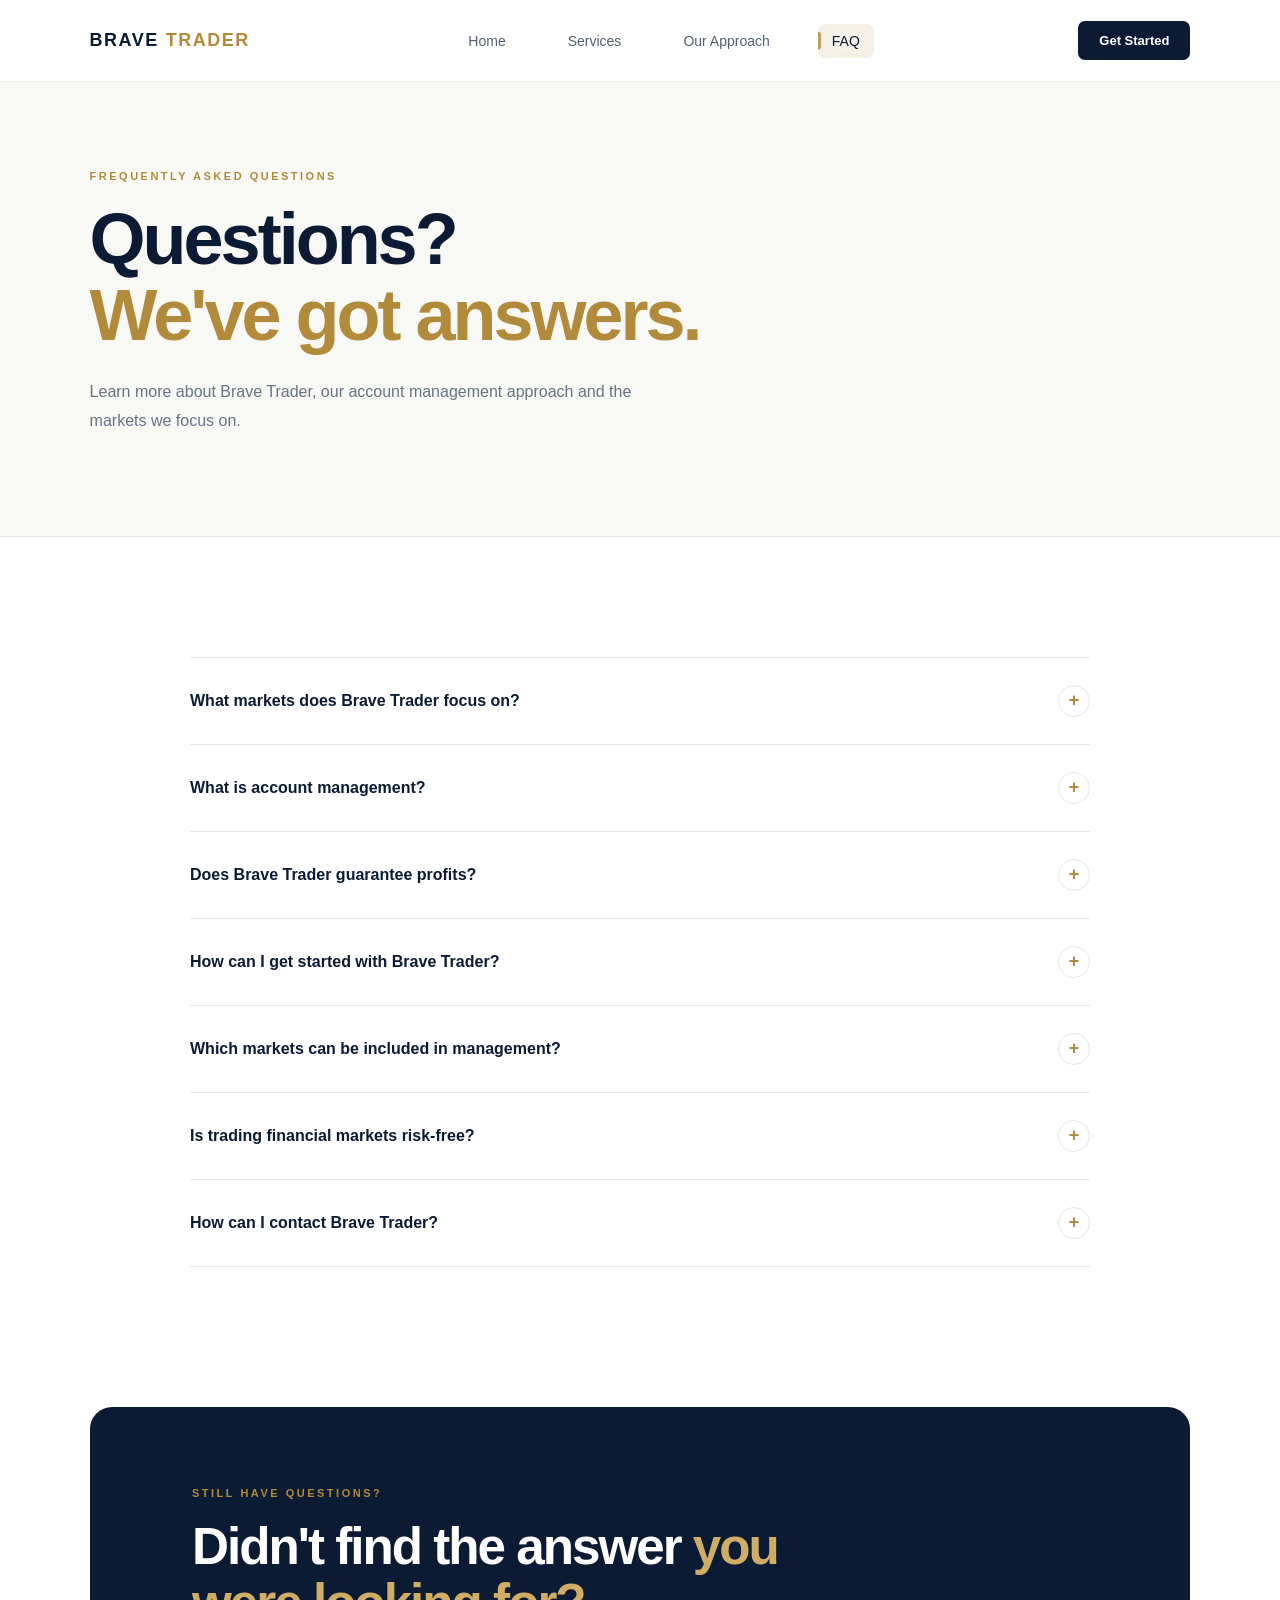
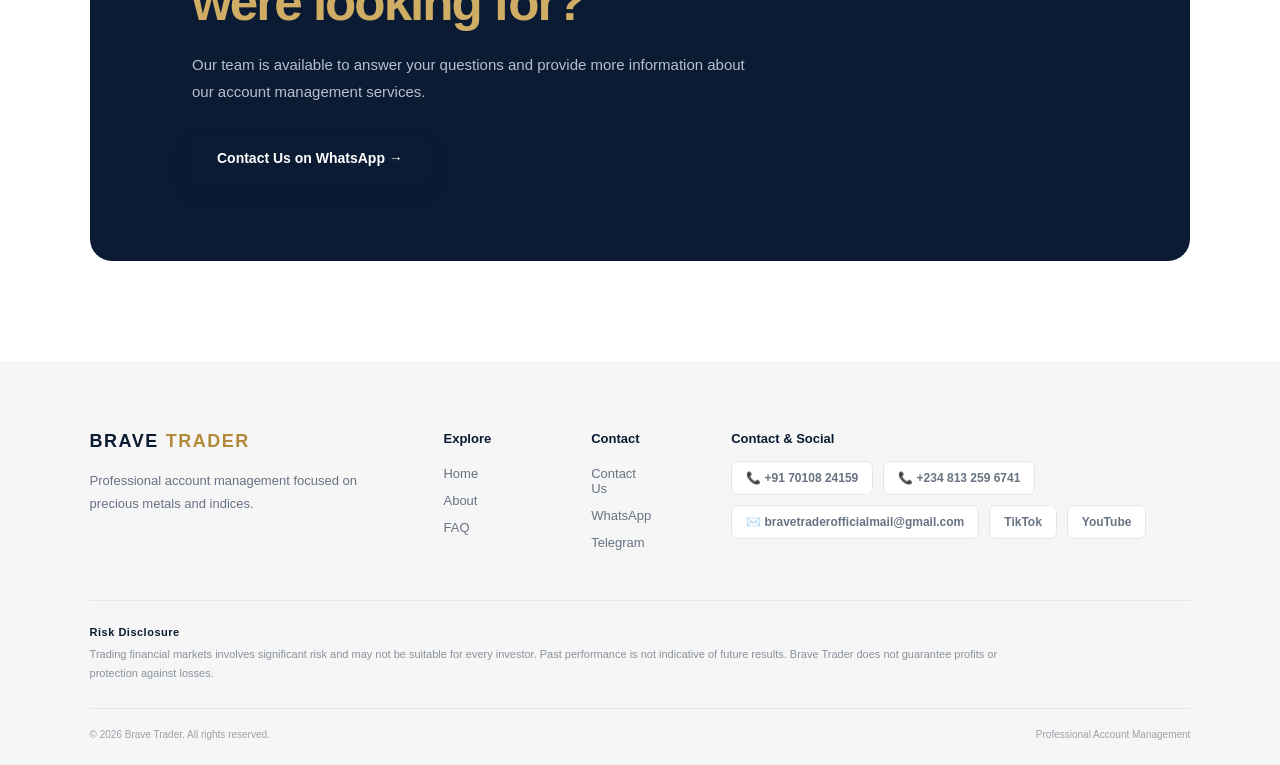
==== faq.html @ b2a043b0 "Add files via upload" ====
<!DOCTYPE html>
<html lang="en">

<head>

    <meta charset="UTF-8">

    <meta
        name="viewport"
        content="width=device-width, initial-scale=1.0"
    >

    <title>Brave Trader | FAQ</title>

    <link
        rel="stylesheet"
        href="style.css"
    >

</head>


<body>


    <!-- ================= NAVBAR ================= -->

    <header class="navbar">

        <div class="logo">
            <span>BRAVE</span>
            <strong>TRADER</strong>
        </div>


        <nav class="nav-links">

    <a href="index.html">
        Home
    </a>

    <a href="index.html#services">
        Services
    </a>

    <a href="index.html#approach">
        Our Approach
    </a>

    <a href="faq.html" class="active">
        FAQ
    </a>

    <a href="index.html#contact" class="mobile-get-started">
        Get Started →
    </a>

</nav>

<a href="index.html#contact" class="nav-button">
    Get Started
</a>

<button
    class="menu-button"
    type="button"
    aria-label="Open navigation menu"
    aria-expanded="false"
>
    ☰
</button>

    </header>



    <!-- ================= FAQ HERO ================= -->

    <main>

        <section class="faq-hero">

            <p class="eyebrow">
                FREQUENTLY ASKED QUESTIONS
            </p>

            <h1>
                Questions?
                <span>We've got answers.</span>
            </h1>

            <p>
                Learn more about Brave Trader, our account
                management approach and the markets we focus on.
            </p>

        </section>



        <!-- ================= FAQ ================= -->

        <section
            class="faq-page section"
            id="faq"
        >

            <div class="faq-list">


                <!-- FAQ 01 -->

                <details class="faq-item">

                    <summary>
                        What markets does Brave Trader focus on?
                        <span>+</span>
                    </summary>

                    <p>
                        Brave Trader focuses on selected precious
                        metals, including Gold (XAU/USD) and Silver
                        (XAG/USD), as well as selected global market
                        indices.
                    </p>

                </details>



                <!-- FAQ 02 -->

                <details class="faq-item">

                    <summary>
                        What is account management?
                        <span>+</span>
                    </summary>

                    <p>
                        Account management is a service where a
                        client's trading account is managed according
                        to an agreed strategy, objectives and risk
                        parameters.
                    </p>

                </details>



                <!-- FAQ 03 -->

                <details class="faq-item">

                    <summary>
                        Does Brave Trader guarantee profits?
                        <span>+</span>
                    </summary>

                    <p>
                        No. Trading financial markets involves risk,
                        and past performance is not indicative of
                        future results. Brave Trader does not
                        guarantee profits or protection against
                        losses.
                    </p>

                </details>



                <!-- FAQ 04 -->

                <details class="faq-item">

                    <summary>
                        How can I get started with Brave Trader?
                        <span>+</span>
                    </summary>

                    <p>
                        You can begin by contacting Brave Trader
                        through WhatsApp or Telegram. Our team can
                        provide more information about the account
                        management service and explain the next
                        steps.
                    </p>

                </details>



                <!-- FAQ 05 -->

                <details class="faq-item">

                    <summary>
                        Which markets can be included in management?
                        <span>+</span>
                    </summary>

                    <p>
                        Brave Trader's account management services
                        are focused on precious metals such as Gold
                        and Silver, along with selected market
                        indices.
                    </p>

                </details>



                <!-- FAQ 06 -->

                <details class="faq-item">

                    <summary>
                        Is trading financial markets risk-free?
                        <span>+</span>
                    </summary>

                    <p>
                        No. Financial markets carry inherent risk,
                        and losses are possible. Clients should
                        understand the risks involved before using
                        any account management service.
                    </p>

                </details>



                <!-- FAQ 07 -->

                <details class="faq-item">

                    <summary>
                        How can I contact Brave Trader?
                        <span>+</span>
                    </summary>

                    <p>
                        You can contact Brave Trader directly through
                        WhatsApp or Telegram to ask questions and
                        learn more about the available account
                        management services.
                    </p>

                </details>

            </div>

        </section>



        <!-- ================= CONTACT CTA ================= -->

        <section
            class="faq-contact"
            id="contact"
        >

            <div>

                <p class="eyebrow">
                    STILL HAVE QUESTIONS?
                </p>

                <h2>
                    Didn't find the answer
                    <span>you were looking for?</span>
                </h2>

                <p>
                    Our team is available to answer your questions
                    and provide more information about our account
                    management services.
                </p>

                <a
                    href="https://wa.me/2348132596741?text=Hello%20Brave%20Trader%2C%20I%20have%20a%20question%20about%20your%20account%20management%20services%20for%20precious%20metals%20and%20indices."
                    class="primary-button"
                    target="_blank"
                    rel="noopener"
                >
                    Contact Us on WhatsApp →
                </a>

            </div>

        </section>

    </main>



    <!-- ================= FOOTER ================= -->

    <footer>

        <div class="footer-main">


            <div class="footer-brand">

                <div class="logo">
                    <span>BRAVE</span>
                    <strong>TRADER</strong>
                </div>

                <p>
                    Professional account management focused on
                    precious metals and indices.
                </p>

            </div>



            <div class="footer-links">

                <div>

                    <h4>Explore</h4>

                    <a href="index.html">
                        Home
                    </a>

                    <a href="index.html#about">
                   About
                   </a>

                    <a href="faq.html">
                        FAQ
                    </a>

                </div>


                <div>

                    <h4>Contact</h4>

                    <a href="#contact">
                        Contact Us
                    </a>

                    <a
                        href="https://wa.me/2348132596741"
                        target="_blank"
                        rel="noopener"
                    >
                        WhatsApp
                    </a>

                    <a
                        href="https://t.me/+2348132596741"
                        target="_blank"
                        rel="noopener"
                    >
                        Telegram
                    </a>

                </div>

            </div>



            <div class="footer-social">

    <h4>Contact & Social</h4>

    <div class="social-links">

        <a
    href="https://wa.me/917010824159"
    target="_blank"
    rel="noopener"
>
    📞 +91 70108 24159
</a>

<a
    href="https://wa.me/2348132596741"
    target="_blank"
    rel="noopener"
>
    📞 +234 813 259 6741
</a>

        <a href="mailto:bravetraderofficialmail@gmail.com">
            ✉️ bravetraderofficialmail@gmail.com
        </a>

        <a
    href="https://www.tiktok.com/@brave_trader"
    target="_blank"
    rel="noopener"
>
    TikTok
</a>

        <a href="#" target="_blank" rel="noopener">
            YouTube
        </a>

    </div>

</div>

        </div>



        <!-- Risk Disclosure -->

        <div class="risk-disclaimer">

            <strong>
                Risk Disclosure
            </strong>

            <p>
                Trading financial markets involves significant
                risk and may not be suitable for every investor.
                Past performance is not indicative of future
                results. Brave Trader does not guarantee profits
                or protection against losses.
            </p>

        </div>



        <div class="footer-bottom">

            <p>
                © 2026 Brave Trader. All rights reserved.
            </p>

            <p>
                Professional Account Management
            </p>

        </div>

    </footer>



    <script src="script.js"></script>

</body>

</html>
---- style.css ----
/* =========================================================
   BRAVE TRADER — MAIN STYLESHEET
   Version 1.0
========================================================= */


/* =========================================================
   01. VARIABLES & RESET
========================================================= */

:root {
    --white: #ffffff;
    --ivory: #f8f8f5;
    --soft: #f1f3f2;

    --navy: #0b1b33;
    --navy-light: #142b4a;

    --text: #182230;
    --muted: #687383;

    --gold: #b28a3c;
    --gold-light: #d0ad65;

    --border: #e4e7e9;

    --shadow: 0 20px 60px rgba(11, 27, 51, 0.08);

    --radius: 18px;
}


* {
    margin: 0;
    padding: 0;
    box-sizing: border-box;
}


html {
    scroll-behavior: smooth;
}


body {
    font-family: "DM Sans", sans-serif;

    background: var(--white);

    color: var(--text);

    overflow-x: hidden;
}


a {
    color: inherit;

    text-decoration: none;
}


button {
    font-family: inherit;
}


/* =========================================================
   02. NAVIGATION
========================================================= */

.navbar {
    position: fixed;

    top: 0;
    left: 0;

    width: 100%;
    height: 82px;

    padding: 0 7%;

    display: flex;

    align-items: center;

    justify-content: space-between;

    background: rgba(255, 255, 255, 0.94);

    backdrop-filter: blur(15px);

    border-bottom: 1px solid rgba(228, 231, 233, 0.8);

    z-index: 1000;
}

.menu-button {
    transition: transform 0.25s ease;
}

.menu-button.active {
    transform: rotate(90deg);
}


/* =========================================
   ACTIVE NAVIGATION
========================================= */

.nav-links a {
    position: relative;
    padding: 9px 14px;
    border-radius: 8px;
    transition: 
        color 0.25s ease,
        background 0.25s ease;
}

.nav-links a.active {
    color: var(--navy);
    background: rgba(178, 138, 60, 0.10);
    box-shadow:
        inset 0 0 18px rgba(178, 138, 60, 0.05);
}

.nav-links a.active::before {
    content: "";

    position: absolute;

    left: 0;
    top: 50%;

    width: 3px;
    height: 55%;

    background: var(--gold);

    border-radius: 0 4px 4px 0;

    transform: translateY(-50%);

    opacity: 0.8;
}

/* =========================================
   MOBILE GET STARTED
========================================= */

.mobile-get-started {
    display: none;
}


/* =========================================
   ACTIVE NAVIGATION
========================================= */

.nav-links a {
    position: relative;
    padding: 9px 14px;
    border-radius: 8px;

    transition:
        color 0.25s ease,
        background 0.25s ease;
}

.nav-links a.active {
    color: var(--navy);

    background: rgba(178, 138, 60, 0.10);

    box-shadow:
        inset 0 0 18px rgba(178, 138, 60, 0.05);
}

.nav-links a.active::before {
    content: "";

    position: absolute;

    left: 0;
    top: 50%;

    width: 3px;
    height: 55%;

    background: var(--gold);

    border-radius: 0 4px 4px 0;

    transform: translateY(-50%);

    opacity: 0.8;
}


/* Logo */

.logo {
    display: flex;

    align-items: center;

    gap: 7px;

    font-family: "Manrope", sans-serif;

    font-size: 18px;

    letter-spacing: 1.5px;
}


.logo span {
    color: var(--navy);

    font-weight: 800;
}


.logo strong {
    color: var(--gold);

    font-weight: 800;
}


/* Desktop navigation */

.nav-links {
    display: flex;

    align-items: center;

    gap: 34px;
}


.nav-links a {
    color: #526071;

    font-size: 14px;

    font-weight: 500;

    transition: color 0.25s ease;
}


.nav-links a:hover {
    color: var(--navy);
}


/* Navigation button */

.nav-button {
    padding: 12px 21px;

    background: var(--navy);

    color: var(--white);

    border-radius: 7px;

    font-size: 13px;

    font-weight: 600;

    transition:
        transform 0.25s ease,
        background 0.25s ease;
}


.nav-button:hover {
    background: var(--navy-light);

    transform: translateY(-2px);
}


/* Mobile menu button */

.menu-button {
    display: none;

    border: none;

    background: transparent;

    color: var(--navy);

    font-size: 25px;

    cursor: pointer;
}


/* =========================================================
   03. HERO
========================================================= */

.hero {
    min-height: 760px;

    padding: 150px 7% 90px;

    display: grid;

    grid-template-columns: 1.05fr 0.95fr;

    align-items: center;

    gap: 70px;

    background:
        radial-gradient(
            circle at 80% 35%,
            rgba(178, 138, 60, 0.08),
            transparent 35%
        ),
        var(--ivory);

    position: relative;
}


/* Decorative vertical line */

.hero::before {
    content: "";

    position: absolute;

    left: 4%;

    top: 30%;

    width: 1px;

    height: 180px;

    background:
        linear-gradient(
            transparent,
            var(--gold),
            transparent
        );
}


/* Hero text */

.hero-content {
    max-width: 680px;

    animation: heroTextIn 0.8s ease both;
}


.eyebrow {
    margin-bottom: 20px;

    color: var(--gold);

    font-size: 11px;

    font-weight: 700;

    letter-spacing: 2.5px;
}


.hero h1 {
    margin-bottom: 28px;

    color: var(--navy);

    font-family: "Manrope", sans-serif;

    font-size: clamp(46px, 5.5vw, 76px);

    line-height: 1.03;

    letter-spacing: -3px;
}


.hero h1 span {
    display: block;

    color: var(--gold);
}


.hero-description {
    max-width: 590px;

    margin-bottom: 35px;

    color: var(--muted);

    font-size: 16px;

    line-height: 1.8;
}


/* Hero buttons */

.hero-buttons {
    display: flex;

    align-items: center;

    gap: 18px;
}


.primary-button {
    display: inline-flex;

    align-items: center;

    justify-content: center;

    padding: 15px 25px;

    background: var(--navy);

    color: var(--white);

    border-radius: 7px;

    font-size: 14px;

    font-weight: 600;

    box-shadow:
        0 10px 25px rgba(11, 27, 51, 0.14);

    transition:
        transform 0.3s ease,
        background 0.3s ease,
        box-shadow 0.3s ease;
}


.primary-button:hover {
    background: var(--gold);

    transform: translateY(-3px);

    box-shadow:
        0 15px 30px rgba(178, 138, 60, 0.20);
}


.secondary-button {
    padding: 15px 8px;

    color: var(--navy);

    font-size: 14px;

    font-weight: 600;

    transition: color 0.25s ease;
}


.secondary-button:hover {
    color: var(--gold);
}


/* =========================================================
   04. MARKET DASHBOARD
========================================================= */

.hero-visual {
    display: flex;

    align-items: center;

    justify-content: center;

    animation: dashboardIn 0.9s 0.15s ease both;
}


.market-card {
    position: relative;

    width: min(530px, 100%);

    padding: 25px;

    overflow: hidden;

    background: rgba(255, 255, 255, 0.98);

    border: 1px solid var(--border);

    border-radius: 22px;

    box-shadow: var(--shadow);

    animation: dashboardFloat 6s ease-in-out infinite;
}


/* Card glow */

.market-card::before {
    content: "";

    position: absolute;

    width: 190px;

    height: 190px;

    right: -100px;

    top: -110px;

    background: rgba(178, 138, 60, 0.10);

    border-radius: 50%;

    filter: blur(35px);

    pointer-events: none;
}


/* Dashboard header */

.market-header {
    position: relative;

    z-index: 2;

    display: flex;

    align-items: center;

    justify-content: space-between;

    gap: 20px;

    padding-bottom: 20px;

    border-bottom: 1px solid var(--border);
}


.dashboard-label {
    display: block;

    margin-bottom: 5px;

    color: var(--gold);

    font-size: 9px;

    font-weight: 700;

    letter-spacing: 2px;
}


.dashboard-title {
    display: block;

    color: var(--navy);

    font-family: "Manrope", sans-serif;

    font-size: 17px;
}


.market-status {
    display: flex;

    align-items: center;

    gap: 6px;

    color: #75817a;

    font-size: 9px;

    font-weight: 700;

    letter-spacing: 1px;

    white-space: nowrap;
}


.status-dot {
    width: 7px;

    height: 7px;

    border-radius: 50%;

    background: #7a927a;

    box-shadow:
        0 0 0 4px rgba(122, 146, 122, 0.12);

    animation: statusPulse 2s ease-in-out infinite;
}


/* =========================================================
   05. MARKET SELECTOR
========================================================= */

.market-selector {
    display: grid;

    grid-template-columns: repeat(3, 1fr);

    gap: 8px;

    margin: 20px 0;
}


.market-tab {
    padding: 11px 10px;

    border: 1px solid var(--border);

    border-radius: 10px;

    background: #fafbfa;

    color: #687383;

    text-align: left;

    cursor: pointer;

    font-size: 12px;

    font-weight: 700;

    transition:
        transform 0.25s ease,
        background 0.25s ease,
        border-color 0.25s ease,
        color 0.25s ease;
}


.market-tab small {
    display: block;

    margin-top: 4px;

    color: #9aa2ab;

    font-size: 8px;

    font-weight: 500;
}


.market-tab:hover {
    transform: translateY(-2px);

    border-color: rgba(178, 138, 60, 0.35);
}


.market-tab.active {
    background: var(--navy);

    border-color: var(--navy);

    color: var(--white);

    box-shadow:
        0 8px 20px rgba(11, 27, 51, 0.12);
}


.market-tab.active small {
    color: #c7ced7;
}


/* =========================================================
   06. CHART
========================================================= */

.chart-info {
    display: flex;

    align-items: center;

    justify-content: space-between;

    margin-bottom: 12px;
}


.chart-info small {
    display: block;

    margin-bottom: 4px;

    color: #969da5;

    font-size: 8px;

    font-weight: 700;

    letter-spacing: 1px;
}


.chart-info strong {
    color: var(--navy);

    font-family: "Manrope", sans-serif;

    font-size: 15px;
}


.chart-direction {
    display: flex;

    align-items: center;

    gap: 7px;

    color: #718078;

    font-size: 10px;

    font-weight: 600;
}


.direction-dot {
    width: 7px;

    height: 7px;

    border-radius: 50%;

    background: #7a927a;

    box-shadow:
        0 0 0 4px rgba(122, 146, 122, 0.12);
}


.chart-area {
    position: relative;

    width: 100%;

    height: 260px;

    overflow: hidden;

    background: #fafbf9;

    border: 1px solid #eef0ed;

    border-radius: 13px;
}


/* Chart grid */

.chart-grid {
    position: absolute;

    inset: 0;

    background-image:
        linear-gradient(
            rgba(11, 27, 51, 0.045) 1px,
            transparent 1px
        ),
        linear-gradient(
            90deg,
            rgba(11, 27, 51, 0.045) 1px,
            transparent 1px
        );

    background-size: 50px 50px;
}


/* SVG */

.market-chart {
    position: absolute;

    inset: 0;

    width: 100%;

    height: 100%;
}


/* Chart fill */

.chart-fill {
    fill: url(#chartFill);

    opacity: 0.8;
}


/* Chart line */

.chart-path {
    fill: none;

    stroke: var(--gold);

    stroke-width: 3;

    stroke-linecap: round;

    stroke-linejoin: round;

    filter:
        drop-shadow(
            0 0 5px rgba(178, 138, 60, 0.35)
        );

    stroke-dasharray: 1000;

    stroke-dashoffset: 1000;

    animation: drawChart 2s ease forwards;
}


/* Current point */

.chart-point {
    fill: var(--gold);

    stroke: var(--white);

    stroke-width: 3;

    filter:
        drop-shadow(
            0 0 6px rgba(178, 138, 60, 0.6)
        );
}


.chart-point-ring {
    fill: none;

    stroke: rgba(178, 138, 60, 0.35);

    stroke-width: 2;

    animation: ringPulse 2s ease-out infinite;
}


/* Chart footer */

.chart-footer {
    display: flex;

    justify-content: space-between;

    gap: 15px;

    margin-top: 10px;

    color: #9aa2ab;

    font-size: 8px;
}


/* =========================================================
   07. MARKET DATA
========================================================= */

.market-data {
    display: grid;

    grid-template-columns: repeat(3, 1fr);

    gap: 9px;

    margin-top: 18px;
}


.market-data-item {
    padding: 13px;

    background: #f6f7f5;

    border: 1px solid #eef0ed;

    border-radius: 10px;

    transition:
        transform 0.25s ease,
        border-color 0.25s ease;
}


.market-data-item:hover {
    transform: translateY(-3px);

    border-color: rgba(178, 138, 60, 0.25);
}


.market-data-item small {
    display: block;

    margin-bottom: 5px;

    color: #9aa2ab;

    font-size: 7px;

    font-weight: 700;

    letter-spacing: 1px;
}


.market-data-item strong {
    color: var(--navy);

    font-family: "Manrope", sans-serif;

    font-size: 12px;
}


/* =========================================================
   08. MARKET STRIP
========================================================= */

.market-strip {
    min-height: 105px;

    display: grid;

    grid-template-columns: repeat(3, 1fr);

    border-bottom: 1px solid var(--border);
}


.market-item {
    display: flex;

    align-items: center;

    justify-content: center;

    gap: 15px;

    border-right: 1px solid var(--border);
}


.market-item:last-child {
    border-right: none;
}


.market-item span {
    color: var(--gold);

    font-size: 10px;

    font-weight: 700;
}


.market-item strong {
    color: var(--navy);

    font-family: "Manrope", sans-serif;

    font-size: 14px;
}


.market-item small {
    color: #89929e;

    font-size: 10px;
}


/* =========================================================
   09. GENERAL SECTIONS
========================================================= */

.section {
    padding: 120px 7%;
}


.section-heading {
    max-width: 720px;

    margin-bottom: 60px;
}


.section-heading h2 {
    margin-bottom: 20px;

    color: var(--navy);

    font-family: "Manrope", sans-serif;

    font-size: clamp(35px, 4vw, 55px);

    line-height: 1.1;

    letter-spacing: -2px;
}


.section-heading h2 span {
    color: var(--gold);
}


.section-heading > p:last-child {
    max-width: 600px;

    color: var(--muted);

    font-size: 15px;

    line-height: 1.8;
}


/* =========================================================
   10. SERVICES
========================================================= */

.services {
    background: var(--white);
}


.service-grid {
    display: grid;

    grid-template-columns: repeat(3, 1fr);

    gap: 22px;
}


.service-card {
    position: relative;

    min-height: 340px;

    padding: 32px;

    background: var(--white);

    border: 1px solid var(--border);

    border-radius: var(--radius);

    transition:
        transform 0.3s ease,
        box-shadow 0.3s ease,
        border-color 0.3s ease;
}


.service-card:hover {
    transform: translateY(-7px);

    border-color: rgba(178, 138, 60, 0.45);

    box-shadow: var(--shadow);
}


.service-number {
    position: absolute;

    top: 25px;

    right: 28px;

    color: #c6cbd0;

    font-size: 11px;

    font-weight: 700;
}


.service-icon {
    width: 50px;

    height: 50px;

    display: flex;

    align-items: center;

    justify-content: center;

    margin-bottom: 50px;

    background: #f7f3e9;

    color: var(--gold);

    border-radius: 12px;

    font-size: 21px;
}


.service-card h3 {
    margin-bottom: 13px;

    color: var(--navy);

    font-family: "Manrope", sans-serif;

    font-size: 24px;
}


.service-card p {
    margin-bottom: 25px;

    color: var(--muted);

    font-size: 14px;

    line-height: 1.7;
}


.service-card a {
    color: var(--navy);

    font-size: 13px;

    font-weight: 700;

    transition: color 0.25s ease;
}


.service-card a:hover {
    color: var(--gold);
}


/* =========================================================
   11. APPROACH
========================================================= */

.approach {
    display: grid;

    grid-template-columns: 0.8fr 1.2fr;

    gap: 100px;

    background: var(--ivory);
}


.approach-content {
    max-width: 500px;
}


.approach-content h2 {
    margin-bottom: 20px;

    color: var(--navy);

    font-family: "Manrope", sans-serif;

    font-size: clamp(35px, 4vw, 55px);

    line-height: 1.1;

    letter-spacing: -2px;
}


.approach-content h2 span {
    color: var(--gold);
}


.approach-content > p:last-child {
    color: var(--muted);

    font-size: 15px;

    line-height: 1.8;
}


.process {
    border-top: 1px solid var(--border);
}


.process-step {
    display: grid;

    grid-template-columns: 60px 1fr;

    gap: 25px;

    padding: 28px 0;

    border-bottom: 1px solid var(--border);

    transition: padding-left 0.3s ease;
}


.process-step:hover {
    padding-left: 10px;
}


.process-step > span {
    color: var(--gold);

    font-family: "Manrope", sans-serif;

    font-size: 12px;

    font-weight: 700;
}


.process-step h3 {
    margin-bottom: 7px;

    color: var(--navy);

    font-family: "Manrope", sans-serif;

    font-size: 18px;
}


.process-step p {
    color: var(--muted);

    font-size: 14px;

    line-height: 1.7;
}


/* =========================================================
   12. WHY US
========================================================= */

.why-us {
    background: var(--white);
}


.features {
    display: grid;

    grid-template-columns: repeat(4, 1fr);

    border-top: 1px solid var(--border);

    border-bottom: 1px solid var(--border);
}


.feature {
    padding: 35px 25px;

    border-right: 1px solid var(--border);
}


.feature:last-child {
    border-right: none;
}


.feature > span {
    color: var(--gold);

    font-size: 11px;

    font-weight: 700;

    letter-spacing: 1px;
}


.feature h3 {
    margin: 25px 0 10px;

    color: var(--navy);

    font-family: "Manrope", sans-serif;

    font-size: 17px;
}


.feature p {
    color: var(--muted);

    font-size: 13px;

    line-height: 1.7;
}


/* =========================================================
   13. CTA
========================================================= */

.cta {
    position: relative;

    margin: 20px 7% 100px;

    padding: 90px 8%;

    overflow: hidden;

    background:
        radial-gradient(
            circle at 85% 20%,
            rgba(208, 173, 101, 0.16),
            transparent 30%
        ),
        var(--navy);

    border-radius: 22px;
}


.cta-content {
    position: relative;

    z-index: 2;

    max-width: 650px;
}


.cta .eyebrow {
    color: var(--gold-light);
}


.cta h2 {
    margin-bottom: 20px;

    color: var(--white);

    font-family: "Manrope", sans-serif;

    font-size: clamp(35px, 4vw, 55px);

    line-height: 1.1;

    letter-spacing: -2px;
}


.cta p:not(.eyebrow) {
    max-width: 570px;

    margin-bottom: 30px;

    color: #b7c0cc;

    font-size: 15px;

    line-height: 1.8;
}


.cta .primary-button {
    background: var(--white);

    color: var(--navy);
}


.cta .primary-button:hover {
    background: var(--gold);

    color: var(--white);
}


/* =========================================================
   14. FOOTER
========================================================= */

footer {
    padding: 70px 7% 25px;

    background: #f5f6f5;
}


.footer-main {
    display: flex;

    justify-content: space-between;

    gap: 80px;

    padding-bottom: 50px;

    border-bottom: 1px solid var(--border);
}


.footer-brand {
    max-width: 330px;
}


.footer-brand p {
    margin-top: 18px;

    color: var(--muted);

    font-size: 13px;

    line-height: 1.7;
}


.footer-links {
    display: flex;

    gap: 100px;
}


.footer-links div {
    display: flex;

    flex-direction: column;

    gap: 12px;
}


.footer-links h4 {
    margin-bottom: 8px;

    color: var(--navy);

    font-family: "Manrope", sans-serif;

    font-size: 13px;
}


.footer-links a {
    color: var(--muted);

    font-size: 13px;

    transition: color 0.2s ease;
}


.footer-links a:hover {
    color: var(--gold);
}


/* Risk disclosure */

.risk-disclaimer {
    padding: 25px 0;

    border-bottom: 1px solid var(--border);
}


.risk-disclaimer strong {
    display: block;

    margin-bottom: 7px;

    color: var(--navy);

    font-size: 11px;

    letter-spacing: 0.5px;
}


.risk-disclaimer p {
    max-width: 950px;

    color: #89929e;

    font-size: 11px;

    line-height: 1.7;
}


/* Footer bottom */

.footer-bottom {
    display: flex;

    justify-content: space-between;

    gap: 20px;

    padding-top: 20px;
}


.footer-bottom p {
    color: #9aa2ab;

    font-size: 10px;
}


/* =========================================================
   15. ANIMATIONS
========================================================= */

@keyframes heroTextIn {

    from {
        opacity: 0;

        transform: translateY(25px);
    }

    to {
        opacity: 1;

        transform: translateY(0);
    }
}


@keyframes dashboardIn {

    from {
        opacity: 0;

        transform: translateY(30px) scale(0.96);
    }

    to {
        opacity: 1;

        transform: translateY(0) scale(1);
    }
}


@keyframes dashboardFloat {

    0%,
    100% {
        transform: translateY(0);
    }

    50% {
        transform: translateY(-7px);
    }
}


@keyframes drawChart {

    to {
        stroke-dashoffset: 0;
    }
}


@keyframes statusPulse {

    0%,
    100% {
        opacity: 0.6;

        transform: scale(0.9);
    }

    50% {
        opacity: 1;

        transform: scale(1.1);
    }
}


@keyframes ringPulse {

    0% {
        r: 8;

        opacity: 0.8;
    }

    100% {
        r: 22;

        opacity: 0;
    }
}


/* =========================================
   16. CTA
========================================= */

.cta {
    margin: 20px 7% 100px;
    padding: 90px 8%;

    background:
        radial-gradient(
            circle at 85% 20%,
            rgba(208, 173, 101, 0.16),
            transparent 30%
        ),
        var(--navy);

    border-radius: 22px;
    position: relative;
    overflow: hidden;
}

.cta::before {
    content: "";
    position: absolute;

    width: 450px;
    height: 450px;

    right: -180px;
    top: -220px;

    border: 1px solid rgba(208, 173, 101, 0.08);
    border-radius: 50%;

    animation: ctaRing 8s linear infinite;
}

.cta::after {
    content: "";

    position: absolute;

    width: 300px;
    height: 300px;

    right: -100px;
    bottom: -150px;

    border: 1px solid rgba(208, 173, 101, 0.18);
    border-radius: 50%;
}

@keyframes ctaRing {
    from {
        transform: rotate(0deg) scale(1);
    }

    50% {
        transform: rotate(180deg) scale(1.05);
    }

    to {
        transform: rotate(360deg) scale(1);
    }
}

.cta-content {
    max-width: 650px;
    position: relative;
    z-index: 2;
}

.cta .eyebrow {
    color: var(--gold-light);
}

.cta h2 {
    color: white;

    font-family: "Manrope", sans-serif;

    font-size: clamp(35px, 4vw, 55px);
    line-height: 1.1;

    letter-spacing: -2px;

    margin-bottom: 20px;
}

.cta p:not(.eyebrow) {
    max-width: 570px;

    color: #b7c0cc;

    font-size: 15px;
    line-height: 1.8;

    margin-bottom: 30px;
}


.contact-options {
    display: flex;
    align-items: center;
    gap: 18px;
    flex-wrap: wrap;
}

@media (max-width: 700px) {
    .contact-options {
        flex-direction: column;
        align-items: stretch;
    }
       .mobile-get-started {
    display: block;

    margin-top: 10px;

    padding: 14px 18px !important;

    background: var(--navy);

    color: white !important;

    text-align: center;

    border-radius: 8px;

    font-weight: 700;

    box-shadow:
        0 8px 20px rgba(11, 27, 51, 0.12);
}

.mobile-get-started:hover {
    background: var(--gold);
}
      
    }
}

/* =========================================
   CONTACT OPTIONS
========================================= */

.contact-options {
    display: flex;
    align-items: center;
    gap: 14px;
    flex-wrap: wrap;
}

.contact-options .primary-button,
.contact-options .secondary-button {
    min-height: 48px;
    padding: 14px 22px;
    border-radius: 7px;
}


/* Telegram button */

.contact-options .secondary-button {
    display: inline-flex;
    align-items: center;
    justify-content: center;

    border: 1px solid rgba(255, 255, 255, 0.25);

    color: white;

    background: rgba(255, 255, 255, 0.06);

    transition:
        background 0.25s ease,
        border-color 0.25s ease,
        transform 0.25s ease;
}

.contact-options .secondary-button:hover {
    color: white;

    background: rgba(255, 255, 255, 0.12);

    border-color: rgba(208, 173, 101, 0.6);

    transform: translateY(-3px);
}


/* Mobile */

@media (max-width: 700px) {

    .contact-options {
        flex-direction: column;
        align-items: stretch;
    }

    .contact-options .primary-button,
    .contact-options .secondary-button {
        width: 100%;
    }

}


/* =========================================
   17. FOOTER
========================================= */

footer {
    background: #f5f6f5;

    padding: 70px 7% 25px;
}

.footer-main {
    display: flex;

    justify-content: space-between;

    gap: 80px;

    padding-bottom: 50px;

    border-bottom: 1px solid var(--border);
}

.footer-brand {
    max-width: 330px;
}

.footer-brand p {
    color: var(--muted);

    font-size: 13px;
    line-height: 1.7;

    margin-top: 18px;
}

.footer-links {
    display: flex;
    gap: 100px;
}

.footer-links div {
    display: flex;
    flex-direction: column;
    gap: 12px;
}

.footer-links h4 {
    color: var(--navy);

    font-family: "Manrope", sans-serif;

    font-size: 13px;

    margin-bottom: 8px;
}

.footer-links a {
    color: var(--muted);

    font-size: 13px;

    transition: 0.2s ease;
}

.footer-links a:hover {
    color: var(--gold);
}

/* =========================================
   FOOTER SOCIALS
========================================= */

.footer-social {
    display: flex;
    flex-direction: column;
    gap: 15px;

    min-width: 190px;
}

.footer-social h4 {
    color: var(--navy);

    font-family: "Manrope", sans-serif;

    font-size: 13px;

    margin: 0;
}

.social-links {
    display: flex;
    gap: 10px;
    flex-wrap: wrap;
}

.social-links a {
    display: inline-flex;
    align-items: center;
    justify-content: center;

    padding: 9px 14px;

    border: 1px solid var(--border);

    border-radius: 7px;

    background: white;

    color: var(--muted);

    font-size: 12px;
    font-weight: 600;

    transition:
        color 0.25s ease,
        border-color 0.25s ease,
        transform 0.25s ease,
        box-shadow 0.25s ease;
}

.social-links a:hover {
    color: var(--gold);

    border-color: rgba(178, 138, 60, 0.4);

    transform: translateY(-2px);

    box-shadow: 0 8px 20px rgba(11, 27, 51, 0.06);
}


/* =========================================
   18. RISK DISCLOSURE
========================================= */

.risk-disclaimer {
    padding: 25px 0;

    border-bottom: 1px solid var(--border);
}

.risk-disclaimer strong {
    display: block;

    color: var(--navy);

    font-size: 11px;

    letter-spacing: 0.5px;

    margin-bottom: 7px;
}

.risk-disclaimer p {
    max-width: 950px;

    color: #89929e;

    font-size: 11px;
    line-height: 1.7;
}


/* =========================================
   19. FOOTER BOTTOM
========================================= */

.footer-bottom {
    padding-top: 20px;

    display: flex;

    justify-content: space-between;

    gap: 20px;
}

.footer-bottom p {
    color: #9aa2ab;

    font-size: 10px;
}


/* =========================================
   20. TABLET RESPONSIVE
========================================= */

@media (max-width: 1000px) {

    .nav-links {
        gap: 18px;
    }

    .hero {
        grid-template-columns: 1fr;

        padding-top: 140px;

        text-align: center;
    }

    .hero-content {
        margin: auto;
    }

    .hero-description {
        margin-left: auto;
        margin-right: auto;
    }

    .hero-buttons {
        justify-content: center;
    }

    .hero-visual {
        width: 100%;
        max-width: 550px;

        margin: auto;
    }

    .service-grid {
        grid-template-columns: 1fr 1fr;
    }

    .service-card:last-child {
        grid-column: 1 / -1;
    }

    .approach {
        grid-template-columns: 1fr;

        gap: 50px;
    }

    .features {
        grid-template-columns: 1fr 1fr;
    }

    .feature:nth-child(2) {
        border-right: none;
    }

    .feature:nth-child(-n + 2) {
        border-bottom: 1px solid var(--border);
    }
}


/* =========================================
   21. MOBILE RESPONSIVE
========================================= */

@media (max-width: 700px) {

    /* Navbar */

    .navbar {
        height: 72px;

        padding: 0 5%;
    }

    .nav-links,
    .nav-button {
        display: none;
    }

    .menu-button {
        display: block;
    }


    /* Hero */

    .hero {
        padding: 120px 5% 70px;

        min-height: auto;

        gap: 50px;
    }

    .hero::before {
        display: none;
    }

    .hero h1 {
        font-size: 45px;

        letter-spacing: -2px;
    }

    .hero-description {
        font-size: 14px;
    }

    .hero-buttons {
        flex-direction: column;

        align-items: stretch;
    }

    .primary-button,
    .secondary-button {
        width: 100%;

        text-align: center;
    }


    /* Market dashboard */

    .market-card {
        padding: 18px;

        border-radius: 17px;

        transform: none;

        animation: none;
    }

    .market-header {
        align-items: flex-start;

        flex-direction: column;

        gap: 10px;
    }

    .market-selector {
        gap: 5px;
    }

    .market-tab {
        padding: 10px 7px;

        font-size: 10px;
    }

    .market-tab small {
        font-size: 7px;
    }

    .chart-area {
        height: 210px;
    }

    .market-data {
        grid-template-columns: 1fr;
    }

    .market-data-item {
        display: flex;

        align-items: center;

        justify-content: space-between;

        padding: 10px 12px;
    }

    .market-data-item strong {
        font-size: 10px;
    }


    /* Market strip */

    .market-strip {
        grid-template-columns: 1fr;

        padding: 10px 5%;
    }

    .market-item {
        justify-content: flex-start;

        padding: 20px 0;

        border-right: none;

        border-bottom: 1px solid var(--border);
    }

    .market-item:last-child {
        border-bottom: none;
    }


    /* Sections */

    .section {
        padding: 80px 5%;
    }

    .section-heading {
        margin-bottom: 40px;
    }

    .section-heading h2,
    .approach h2 {
        font-size: 36px;

        letter-spacing: -1.5px;
    }


    /* Services */

    .service-grid {
        grid-template-columns: 1fr;
    }

    .service-card:last-child {
        grid-column: auto;
    }


    /* Approach */

    .approach {
        padding: 80px 5%;
    }

    .process-step {
        grid-template-columns: 40px 1fr;

        gap: 15px;
    }


    /* Features */

    .features {
        grid-template-columns: 1fr;
    }

    .feature,
    .feature:nth-child(2) {
        border-right: none;

        border-bottom: 1px solid var(--border);
    }

    .feature:last-child {
        border-bottom: none;
    }


    /* CTA */

    .cta {
        margin: 10px 5% 70px;

        padding: 65px 25px;

        border-radius: 16px;
    }

    .cta h2 {
        font-size: 36px;
    }


    /* Footer */

    footer {
        padding: 60px 5% 25px;
    }

    .footer-main {
        flex-direction: column;

        gap: 45px;
    }

    .footer-links {
        gap: 70px;
    }

    .footer-bottom {
        flex-direction: column;
    }
}


/* =========================================
   22. SMALL PHONES
========================================= */

@media (max-width: 400px) {

    .hero h1 {
        font-size: 39px;
    }

    .logo {
        font-size: 16px;
    }

    .market-card {
        border-radius: 15px;
    }

    .market-selector {
        grid-template-columns: 1fr;
    }

    .market-tab {
        display: flex;

        align-items: center;
        justify-content: space-between;
    }

    .market-tab small {
        display: inline;

        margin: 0;
    }

    .chart-area {
        height: 190px;
    }

    .section-heading h2,
    .approach h2,
    .cta h2 {
        font-size: 32px;
    }
}


/* =========================================
   23. ACCESSIBILITY
========================================= */

@media (prefers-reduced-motion: reduce) {

    *,
    *::before,
    *::after {

        animation-duration: 0.01ms !important;

        animation-iteration-count: 1 !important;

        scroll-behavior: auto !important;

        transition-duration: 0.01ms !important;
    }
}

/* =========================================
   JAVASCRIPT STATES
========================================= */


/* Mobile menu */

@media (max-width: 700px) {

    .nav-links.mobile-open {

        display: flex;

        position: absolute;

        top: 72px;
        left: 0;

        width: 100%;

        padding: 25px 5%;

        background: white;

        border-bottom: 1px solid var(--border);

        box-shadow: 0 15px 30px rgba(11, 27, 51, 0.08);

        flex-direction: column;

        align-items: flex-start;

        gap: 20px;

        animation: menuIn 0.25s ease both;
    }

}


@keyframes menuIn {

    from {
        opacity: 0;
        transform: translateY(-10px);
    }

    to {
        opacity: 1;
        transform: translateY(0);
    }

}


/* Navbar while scrolling */

.navbar.scrolled {

    box-shadow:
        0 8px 30px rgba(11, 27, 51, 0.06);
}


/* Scroll reveal */

.reveal {

    opacity: 0;

    transform: translateY(25px);

    transition:
        opacity 0.7s ease,
        transform 0.7s ease;
}


.reveal.visible {

    opacity: 1;

    transform: translateY(0);
}


/* =========================================
   FAQ PAGE
========================================= */

.faq-hero {
    padding: 170px 7% 100px;

    background: var(--ivory);

    border-bottom: 1px solid var(--border);
}

.faq-hero h1 {
    max-width: 800px;

    color: var(--navy);

    font-family: "Manrope", sans-serif;

    font-size: clamp(45px, 6vw, 72px);

    line-height: 1.05;

    letter-spacing: -3px;

    margin-bottom: 25px;
}

.faq-hero h1 span {
    display: block;

    color: var(--gold);
}

.faq-hero > p:last-child {
    max-width: 600px;

    color: var(--muted);

    font-size: 16px;

    line-height: 1.8;
}


/* FAQ list */

.faq-page {
    background: white;
}

.faq-list {
    max-width: 900px;

    margin: 0 auto;
}

.faq-item {
    border-top: 1px solid var(--border);
}

.faq-item:last-child {
    border-bottom: 1px solid var(--border);
}

.faq-item summary {
    display: flex;

    align-items: center;
    justify-content: space-between;

    gap: 25px;

    padding: 27px 0;

    cursor: pointer;

    list-style: none;

    color: var(--navy);

    font-family: "Manrope", sans-serif;

    font-size: 16px;

    font-weight: 700;
}

.faq-item summary::-webkit-details-marker {
    display: none;
}

.faq-item summary span {
    flex-shrink: 0;

    width: 32px;
    height: 32px;

    display: flex;

    align-items: center;
    justify-content: center;

    border: 1px solid var(--border);

    border-radius: 50%;

    color: var(--gold);

    font-size: 18px;

    transition: 0.3s ease;
}

.faq-item[open] summary span {
    transform: rotate(45deg);

    background: #f7f3e9;

    border-color: rgba(178, 138, 60, 0.3);
}

.faq-item p {
    max-width: 750px;

    padding: 0 60px 28px 0;

    color: var(--muted);

    font-size: 14px;

    line-height: 1.8;
}


/* FAQ contact */

.faq-contact {
    margin: 20px 7% 100px;

    padding: 80px 8%;

    background: var(--navy);

    border-radius: 22px;

    position: relative;

    overflow: hidden;
}

.faq-contact > div {
    max-width: 650px;

    position: relative;

    z-index: 2;
}

.faq-contact h2 {
    color: white;

    font-family: "Manrope", sans-serif;

    font-size: clamp(35px, 4vw, 55px);

    line-height: 1.1;

    letter-spacing: -2px;

    margin-bottom: 20px;
}

.faq-contact h2 span {
    color: var(--gold-light);
}

.faq-contact p:not(.eyebrow) {
    max-width: 570px;

    color: #b7c0cc;

    font-size: 15px;

    line-height: 1.8;

    margin-bottom: 30px;
}


/* Mobile */

@media (max-width: 700px) {

    .faq-hero {
        padding: 125px 5% 70px;
    }

    .faq-hero h1 {
        font-size: 43px;

        letter-spacing: -2px;
    }

    .faq-item summary {
        padding: 22px 0;

        font-size: 14px;
    }

    .faq-item p {
        padding-right: 30px;

        font-size: 13px;
    }

    .faq-contact {
        margin: 10px 5% 70px;

        padding: 60px 25px;

        border-radius: 16px;
    }

    .faq-contact h2 {
        font-size: 36px;
    }

}
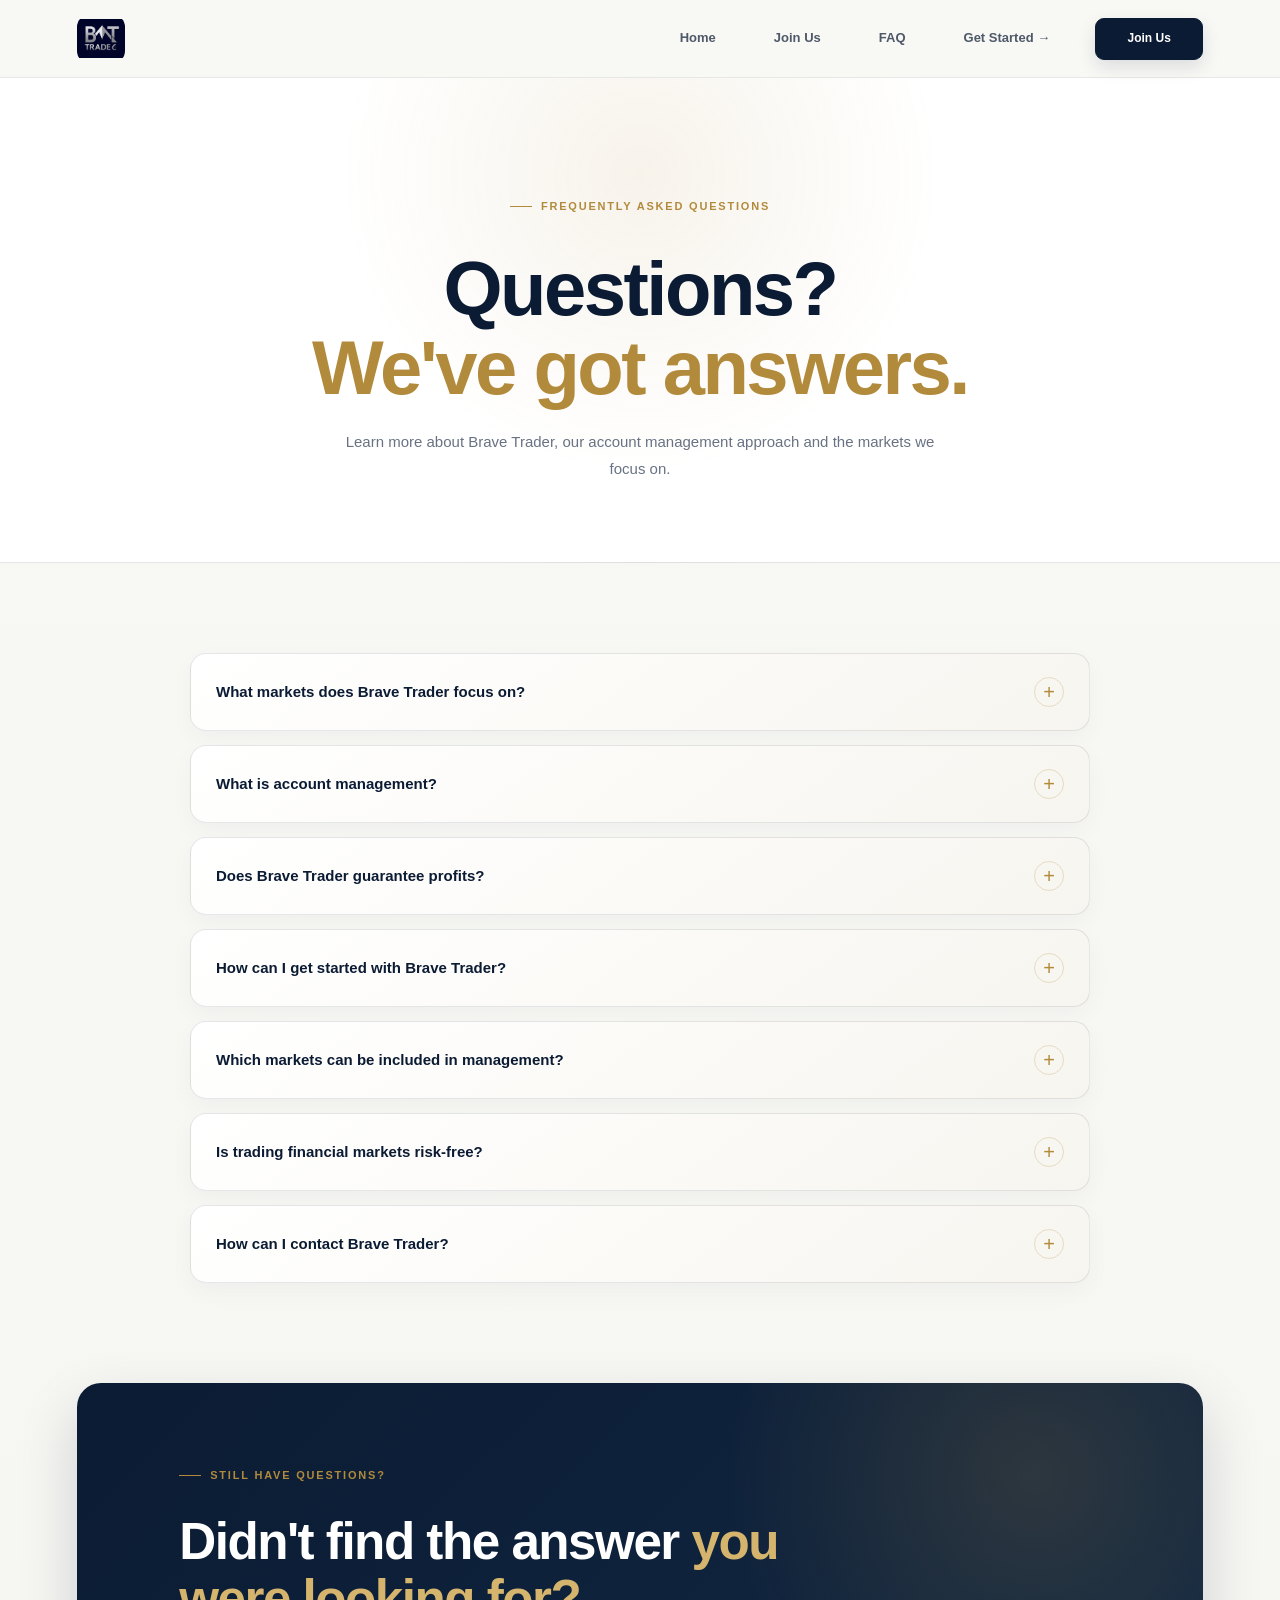
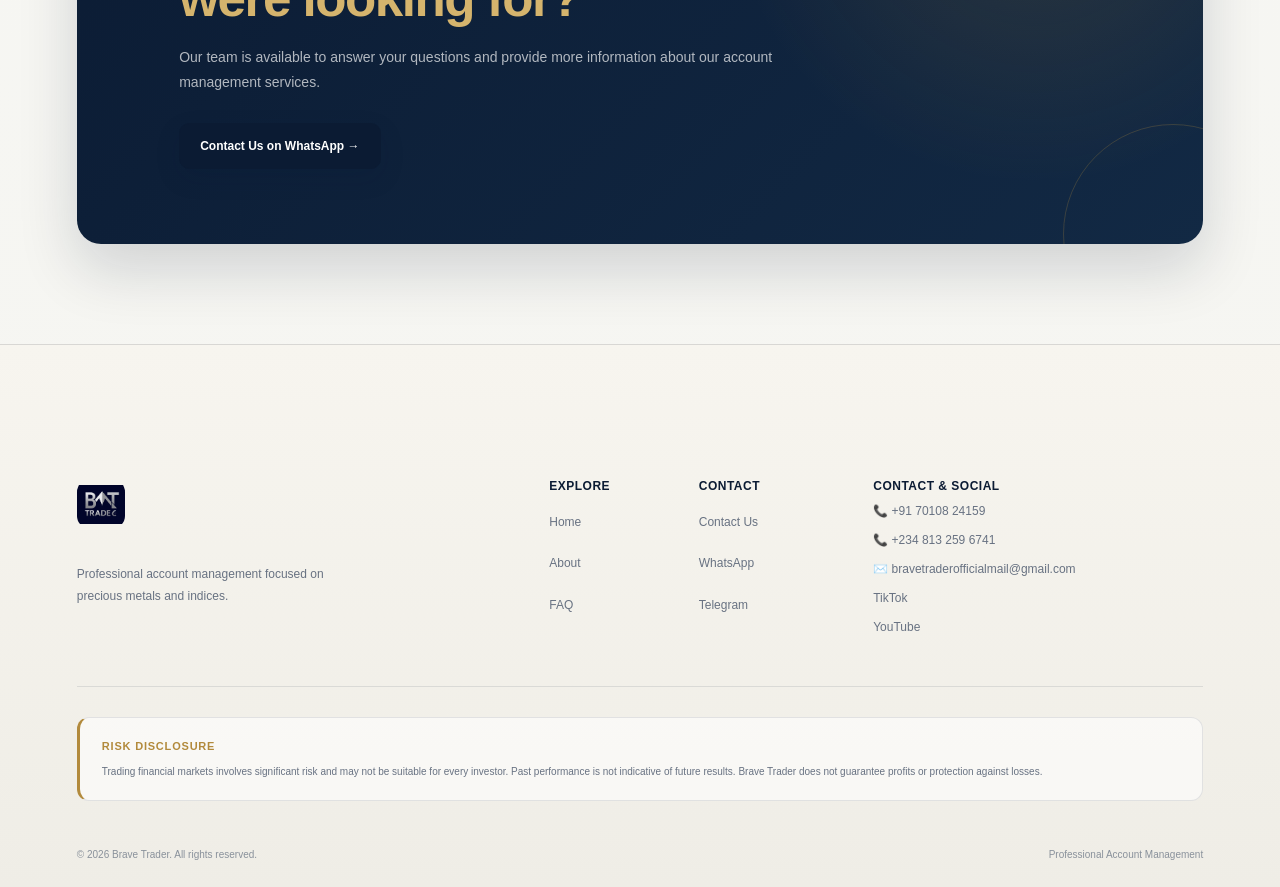
==== commit 20e0fc10: "Add files via upload" ====
--- a/faq.html
+++ b/faq.html
@@ -27,38 +27,35 @@
 
     <header class="navbar">
 
-        <div class="logo">
-            <span>BRAVE</span>
-            <strong>TRADER</strong>
-        </div>
-
-
-        <nav class="nav-links">
-
-    <a href="index.html">
-        Home
+        <a href="index.html" class="logo logo-image" aria-label="Brave Trader Home">
+    <img
+        src="IMG-20250711-WA0019.jpg"
+        alt="Brave Trader"
+    >
+</a>
+
+
+
+<nav class="nav-links">
+  
+        <a href="index.html" class="nav-home">
+            Home</a>
+
+    <a href="join-us.html">
+        Join Us
     </a>
 
-    <a href="index.html#services">
-        Services
-    </a>
-
-    <a href="index.html#approach">
-        Our Approach
-    </a>
-
-    <a href="faq.html" class="active">
+    <a href="faq.html">
         FAQ
     </a>
-
-    <a href="index.html#contact" class="mobile-get-started">
+    
+    <a href="#contact" class="mobile-get-started">
         Get Started →
     </a>
-
 </nav>
 
-<a href="index.html#contact" class="nav-button">
-    Get Started
+<a href="join-us.html" class="nav-button">
+    Join Us
 </a>
 
 <button
@@ -70,6 +67,8 @@
     ☰
 </button>
 
+
+
     </header>
 
 
@@ -304,10 +303,12 @@
 
             <div class="footer-brand">
 
-                <div class="logo">
-                    <span>BRAVE</span>
-                    <strong>TRADER</strong>
-                </div>
+                <a href="index.html" class="logo logo-image" aria-label="Brave Trader Home">
+    <img
+        src="IMG-20250711-WA0019.jpg"
+        alt="Brave Trader"
+    >
+</a>
 
                 <p>
                     Professional account management focused on
--- a/style.css
+++ b/style.css
@@ -1,34 +1,85 @@
 /* =========================================================
-   BRAVE TRADER — MAIN STYLESHEET
-   Version 1.0
-========================================================= */
-
-
-/* =========================================================
-   01. VARIABLES & RESET
+   BRAVE TRADER
+   STYLE.CSS — PART 1 / 4
+
+   HTML SOURCE OF TRUTH:
+   index.html + faq.html + join-us.html
+
+   PART 1:
+   - Global foundation
+   - Variables
+   - Reset
+   - Typography
+   - Navbar
+   - Hero
+   - Market dashboard
+   - Illustrative chart
+========================================================= */
+
+
+/* =========================================================
+   01. DESIGN TOKENS
 ========================================================= */
 
 :root {
+
+    /* Core brand */
+
+    --navy: #0b1b33;
+    --navy-soft: #142944;
+
+    --gold: #b28a3c;
+    --gold-light: #c9a65a;
+    --gold-pale: #eee5d2;
+
+    /* Backgrounds */
+
     --white: #ffffff;
-    --ivory: #f8f8f5;
-    --soft: #f1f3f2;
-
-    --navy: #0b1b33;
-    --navy-light: #142b4a;
-
-    --text: #182230;
-    --muted: #687383;
-
-    --gold: #b28a3c;
-    --gold-light: #d0ad65;
-
-    --border: #e4e7e9;
-
-    --shadow: 0 20px 60px rgba(11, 27, 51, 0.08);
-
-    --radius: 18px;
-}
-
+    --page: #f7f7f3;
+    --panel: #ffffff;
+    --panel-soft: #f1f0ea;
+
+    /* Text */
+
+    --text: #172235;
+    --muted: #687282;
+    --light-text: #89919b;
+
+    /* Borders */
+
+    --border: rgba(11, 27, 51, 0.10);
+    --gold-border: rgba(178, 138, 60, 0.22);
+
+    /* Shadows */
+
+    --shadow-sm:
+        0 8px 24px rgba(11, 27, 51, 0.06);
+
+    --shadow-md:
+        0 16px 40px rgba(11, 27, 51, 0.09);
+
+    --shadow-lg:
+        0 25px 65px rgba(11, 27, 51, 0.12);
+
+    /* Radius */
+
+    --radius-sm: 10px;
+    --radius-md: 16px;
+    --radius-lg: 22px;
+
+    /* Layout */
+
+    --container: 1180px;
+
+    /* Animation */
+
+    --ease: cubic-bezier(0.22, 1, 0.36, 1);
+}
+
+
+/* =========================================================
+   02. GLOBAL RESET
+========================================================= */
 
 * {
     margin: 0;
@@ -43,42 +94,137 @@
 
 
 body {
+    min-height: 100vh;
+
+    background:
+        linear-gradient(
+            180deg,
+            #f8f8f5 0%,
+            #f5f5f1 100%
+        );
+
+    color: var(--text);
+
     font-family: "DM Sans", sans-serif;
 
-    background: var(--white);
-
-    color: var(--text);
-
-    overflow-x: hidden;
+    font-size: 16px;
+
+    line-height: 1.6;
+
+    -webkit-font-smoothing: antialiased;
+    text-rendering: optimizeLegibility;
+}
+
+
+img {
+    display: block;
+    max-width: 100%;
 }
 
 
 a {
     color: inherit;
-
     text-decoration: none;
 }
 
 
 button {
-    font-family: inherit;
-}
-
-
-/* =========================================================
-   02. NAVIGATION
+    font: inherit;
+}
+
+
+button,
+a {
+    -webkit-tap-highlight-color: transparent;
+}
+
+
+::selection {
+    background: rgba(178, 138, 60, 0.20);
+    color: var(--navy);
+}
+
+
+/* =========================================================
+   03. GLOBAL TYPOGRAPHY
+========================================================= */
+
+h1,
+h2,
+h3,
+h4 {
+    font-family: "Manrope", sans-serif;
+
+    color: var(--navy);
+
+    line-height: 1.15;
+
+    font-weight: 800;
+}
+
+
+h1,
+h2 {
+    letter-spacing: -1.5px;
+}
+
+
+p {
+    color: var(--muted);
+}
+
+
+.eyebrow {
+    display: inline-flex;
+
+    align-items: center;
+
+    gap: 9px;
+
+    margin-bottom: 18px;
+
+    color: var(--gold);
+
+    font-family: "Manrope", sans-serif;
+
+    font-size: 11px;
+
+    font-weight: 800;
+
+    letter-spacing: 1.8px;
+
+    text-transform: uppercase;
+}
+
+
+.eyebrow::before {
+    content: "";
+
+    width: 22px;
+
+    height: 1px;
+
+    background: var(--gold);
+}
+
+
+/* =========================================================
+   04. NAVIGATION
 ========================================================= */
 
 .navbar {
-    position: fixed;
+    position: sticky;
 
     top: 0;
-    left: 0;
+
+    z-index: 1000;
 
     width: 100%;
-    height: 82px;
-
-    padding: 0 7%;
+
+    height: 78px;
+
+    padding:
+        0 max(5%, calc((100% - var(--container)) / 2));
 
     display: flex;
 
@@ -86,460 +232,574 @@
 
     justify-content: space-between;
 
-    background: rgba(255, 255, 255, 0.94);
-
-    backdrop-filter: blur(15px);
-
-    border-bottom: 1px solid rgba(228, 231, 233, 0.8);
-
-    z-index: 1000;
-}
-
-.menu-button {
-    transition: transform 0.25s ease;
-}
-
-.menu-button.active {
-    transform: rotate(90deg);
-}
-
-
-/* =========================================
-   ACTIVE NAVIGATION
-========================================= */
-
-.nav-links a {
+    gap: 30px;
+
+    background:
+        rgba(248, 248, 245, 0.90);
+
+    border-bottom:
+        1px solid rgba(11, 27, 51, 0.07);
+
+    backdrop-filter: blur(18px);
+    -webkit-backdrop-filter: blur(18px);
+}
+
+
+/* =========================================================
+   LOGO
+========================================================= */
+
+.logo {
+    display: flex;
+
+    align-items: center;
+
+    flex-shrink: 0;
+}
+
+
+.logo-image {
+    width: 48px;
+    height: 48px;
+
+    overflow: hidden;
+
+    border-radius: 12px;
+}
+
+
+.logo-image img {
+    width: 100%;
+    height: 100%;
+
+    object-fit: contain;
+}
+
+
+/* =========================================================
+   DESKTOP NAV LINKS
+========================================================= */
+
+.nav-links {
+    display: flex;
+
+    align-items: center;
+
+    justify-content: center;
+
+    gap: 6px;
+
+    margin-left: auto;
+}
+
+
+.nav-links > a,
+.nav-links .nav-home {
     position: relative;
-    padding: 9px 14px;
-    border-radius: 8px;
-    transition: 
-        color 0.25s ease,
-        background 0.25s ease;
-}
-
-.nav-links a.active {
-    color: var(--navy);
-    background: rgba(178, 138, 60, 0.10);
-    box-shadow:
-        inset 0 0 18px rgba(178, 138, 60, 0.05);
-}
-
-.nav-links a.active::before {
-    content: "";
-
-    position: absolute;
-
-    left: 0;
-    top: 50%;
-
-    width: 3px;
-    height: 55%;
-
-    background: var(--gold);
-
-    border-radius: 0 4px 4px 0;
-
-    transform: translateY(-50%);
-
-    opacity: 0.8;
-}
-
-/* =========================================
-   MOBILE GET STARTED
-========================================= */
-
-.mobile-get-started {
-    display: none;
-}
-
-
-/* =========================================
-   ACTIVE NAVIGATION
-========================================= */
-
-.nav-links a {
-    position: relative;
-    padding: 9px 14px;
-    border-radius: 8px;
+
+    display: flex;
+
+    align-items: center;
+
+    gap: 6px;
+
+    padding: 10px 15px;
+
+    border-radius: 9px;
+
+    color: #4f5968;
+
+    font-size: 13px;
+
+    font-weight: 600;
 
     transition:
         color 0.25s ease,
         background 0.25s ease;
 }
 
-.nav-links a.active {
+
+.nav-links > a:hover,
+.nav-links .nav-home:hover {
     color: var(--navy);
 
-    background: rgba(178, 138, 60, 0.10);
+    background:
+        rgba(178, 138, 60, 0.07);
+}
+
+
+/* =========================================================
+   HOME DROPDOWN
+========================================================= */
+
+.nav-dropdown {
+    position: relative;
+}
+
+
+.dropdown-arrow {
+    display: inline-block;
+
+    color: var(--gold);
+
+    font-size: 15px;
+
+    line-height: 1;
+
+    transition:
+        transform 0.25s var(--ease);
+}
+
+
+.nav-dropdown:hover .dropdown-arrow {
+    transform: rotate(180deg);
+}
+
+
+.home-dropdown {
+    position: absolute;
+
+    top: calc(100% + 12px);
+
+    left: 0;
+
+    width: 190px;
+
+    padding: 8px;
+
+    background: rgba(255, 255, 255, 0.98);
+
+    border:
+        1px solid var(--gold-border);
+
+    border-radius: 14px;
+
+    box-shadow: var(--shadow-md);
+
+    opacity: 0;
+
+    visibility: hidden;
+
+    transform: translateY(-7px);
+
+    transition:
+        opacity 0.22s ease,
+        transform 0.22s ease,
+        visibility 0.22s ease;
+}
+
+
+.nav-dropdown:hover .home-dropdown,
+.nav-dropdown.open .home-dropdown {
+    opacity: 1;
+
+    visibility: visible;
+
+    transform: translateY(0);
+}
+
+
+.home-dropdown a {
+    display: flex;
+
+    align-items: center;
+
+    min-height: 40px;
+
+    padding: 9px 11px;
+
+    border-radius: 8px;
+
+    color: var(--text);
+
+    font-size: 12px;
+
+    font-weight: 600;
+
+    transition:
+        background 0.2s ease,
+        color 0.2s ease,
+        transform 0.2s ease;
+}
+
+
+.home-dropdown a:hover {
+    background:
+        rgba(178, 138, 60, 0.08);
+
+    color: var(--gold);
+
+    transform: translateX(2px);
+}
+
+
+/* =========================================================
+   NAV CTA
+========================================================= */
+
+.nav-button {
+    display: inline-flex;
+
+    align-items: center;
+
+    justify-content: center;
+
+    min-width: 108px;
+
+    height: 42px;
+
+    padding: 0 18px;
+
+    background: var(--navy);
+
+    border: 1px solid var(--navy);
+
+    border-radius: 9px;
+
+    color: var(--white);
+
+    font-size: 12px;
+
+    font-weight: 700;
 
     box-shadow:
-        inset 0 0 18px rgba(178, 138, 60, 0.05);
-}
-
-.nav-links a.active::before {
-    content: "";
-
-    position: absolute;
-
-    left: 0;
-    top: 50%;
-
-    width: 3px;
-    height: 55%;
-
+        0 7px 18px rgba(11, 27, 51, 0.12);
+
+    transition:
+        background 0.25s ease,
+        transform 0.25s var(--ease),
+        box-shadow 0.25s ease;
+}
+
+
+.nav-button:hover {
     background: var(--gold);
 
-    border-radius: 0 4px 4px 0;
-
-    transform: translateY(-50%);
-
-    opacity: 0.8;
-}
-
-
-/* Logo */
-
-.logo {
-    display: flex;
-
-    align-items: center;
-
-    gap: 7px;
-
-    font-family: "Manrope", sans-serif;
-
-    font-size: 18px;
-
-    letter-spacing: 1.5px;
-}
-
-
-.logo span {
-    color: var(--navy);
-
-    font-weight: 800;
-}
-
-
-.logo strong {
-    color: var(--gold);
-
-    font-weight: 800;
-}
-
-
-/* Desktop navigation */
-
-.nav-links {
-    display: flex;
-
-    align-items: center;
-
-    gap: 34px;
-}
-
-
-.nav-links a {
-    color: #526071;
-
-    font-size: 14px;
-
-    font-weight: 500;
-
-    transition: color 0.25s ease;
-}
-
-
-.nav-links a:hover {
-    color: var(--navy);
-}
-
-
-/* Navigation button */
-
-.nav-button {
-    padding: 12px 21px;
-
-    background: var(--navy);
-
-    color: var(--white);
-
-    border-radius: 7px;
-
-    font-size: 13px;
-
-    font-weight: 600;
-
-    transition:
-        transform 0.25s ease,
-        background 0.25s ease;
-}
-
-
-.nav-button:hover {
-    background: var(--navy-light);
+    border-color: var(--gold);
 
     transform: translateY(-2px);
-}
-
-
-/* Mobile menu button */
+
+    box-shadow:
+        0 10px 24px rgba(178, 138, 60, 0.18);
+}
+
+
+/* =========================================================
+   MOBILE MENU BUTTON
+========================================================= */
 
 .menu-button {
     display: none;
 
-    border: none;
-
-    background: transparent;
+    align-items: center;
+
+    justify-content: center;
+
+    width: 42px;
+
+    height: 42px;
+
+    padding: 0;
+
+    background: rgba(255, 255, 255, 0.75);
+
+    border:
+        1px solid var(--gold-border);
+
+    border-radius: 10px;
 
     color: var(--navy);
 
-    font-size: 25px;
+    font-size: 22px;
 
     cursor: pointer;
 }
 
 
-/* =========================================================
-   03. HERO
+.mobile-get-started {
+    display: none;
+}
+
+
+/* =========================================================
+   05. HERO
 ========================================================= */
 
 .hero {
-    min-height: 760px;
-
-    padding: 150px 7% 90px;
+    position: relative;
+
+    width: min(
+        var(--container),
+        calc(100% - 10%)
+    );
+
+    min-height: 650px;
+
+    margin: 0 auto;
+
+    padding:
+        90px 0 95px;
 
     display: grid;
 
-    grid-template-columns: 1.05fr 0.95fr;
+    grid-template-columns:
+        minmax(0, 0.92fr)
+        minmax(480px, 1.08fr);
 
     align-items: center;
 
     gap: 70px;
+}
+
+
+/* =========================================================
+   HERO DECORATIVE GLOW
+========================================================= */
+
+.hero::before {
+    content: "";
+
+    position: absolute;
+
+    top: 40px;
+
+    left: -120px;
+
+    width: 280px;
+
+    height: 280px;
 
     background:
         radial-gradient(
-            circle at 80% 35%,
-            rgba(178, 138, 60, 0.08),
-            transparent 35%
-        ),
-        var(--ivory);
-
+            circle,
+            rgba(178, 138, 60, 0.10),
+            transparent 68%
+        );
+
+    pointer-events: none;
+}
+
+
+/* =========================================================
+   HERO CONTENT
+========================================================= */
+
+.hero-content {
     position: relative;
-}
-
-
-/* Decorative vertical line */
-
-.hero::before {
+
+    z-index: 2;
+
+    max-width: 560px;
+}
+
+
+.hero h1 {
+    max-width: 620px;
+
+    margin-bottom: 24px;
+
+    font-size:
+        clamp(42px, 5vw, 68px);
+
+    letter-spacing: -2.8px;
+}
+
+
+.hero h1 span {
+    display: block;
+
+    color: var(--gold);
+}
+
+
+.hero-description {
+    max-width: 510px;
+
+    margin-bottom: 32px;
+
+    color: #687282;
+
+    font-size: 15px;
+
+    line-height: 1.85;
+}
+
+
+/* =========================================================
+   HERO BUTTONS
+========================================================= */
+
+.hero-buttons {
+    display: flex;
+
+    align-items: center;
+
+    gap: 12px;
+
+    flex-wrap: wrap;
+}
+
+
+.primary-button,
+.secondary-button {
+    display: inline-flex;
+
+    align-items: center;
+
+    justify-content: center;
+
+    min-height: 46px;
+
+    padding: 0 20px;
+
+    border-radius: 10px;
+
+    font-size: 12px;
+
+    font-weight: 700;
+
+    transition:
+        transform 0.25s var(--ease),
+        background 0.25s ease,
+        border-color 0.25s ease,
+        box-shadow 0.25s ease;
+}
+
+
+.primary-button {
+    background: var(--navy);
+
+    border: 1px solid var(--navy);
+
+    color: var(--white);
+
+    box-shadow:
+        0 9px 24px rgba(11, 27, 51, 0.13);
+}
+
+
+.primary-button:hover {
+    background: var(--gold);
+
+    border-color: var(--gold);
+
+    transform: translateY(-2px);
+
+    box-shadow:
+        0 12px 28px rgba(178, 138, 60, 0.18);
+}
+
+
+.secondary-button {
+    background: rgba(255, 255, 255, 0.55);
+
+    border:
+        1px solid rgba(11, 27, 51, 0.12);
+
+    color: var(--navy);
+}
+
+
+.secondary-button:hover {
+    background: var(--white);
+
+    border-color: var(--gold-border);
+
+    transform: translateY(-2px);
+}
+
+
+/* =========================================================
+   06. HERO MARKET VISUAL
+========================================================= */
+
+.hero-visual {
+    position: relative;
+
+    min-width: 0;
+}
+
+
+.hero-visual::before {
     content: "";
 
     position: absolute;
 
-    left: 4%;
-
-    top: 30%;
-
-    width: 1px;
-
-    height: 180px;
+    inset: 30px -20px -20px 20px;
+
+    background:
+        radial-gradient(
+            circle at center,
+            rgba(178, 138, 60, 0.16),
+            transparent 65%
+        );
+
+    filter: blur(25px);
+
+    pointer-events: none;
+}
+
+
+/* =========================================================
+   MARKET CARD
+========================================================= */
+
+.market-card {
+    position: relative;
+
+    z-index: 2;
+
+    width: 100%;
+
+    padding: 24px;
 
     background:
         linear-gradient(
-            transparent,
-            var(--gold),
-            transparent
+            145deg,
+            #ffffff 0%,
+            #f5f4ee 100%
         );
-}
-
-
-/* Hero text */
-
-.hero-content {
-    max-width: 680px;
-
-    animation: heroTextIn 0.8s ease both;
-}
-
-
-.eyebrow {
-    margin-bottom: 20px;
-
-    color: var(--gold);
-
-    font-size: 11px;
-
-    font-weight: 700;
-
-    letter-spacing: 2.5px;
-}
-
-
-.hero h1 {
-    margin-bottom: 28px;
-
-    color: var(--navy);
-
-    font-family: "Manrope", sans-serif;
-
-    font-size: clamp(46px, 5.5vw, 76px);
-
-    line-height: 1.03;
-
-    letter-spacing: -3px;
-}
-
-
-.hero h1 span {
-    display: block;
-
-    color: var(--gold);
-}
-
-
-.hero-description {
-    max-width: 590px;
-
-    margin-bottom: 35px;
-
-    color: var(--muted);
-
-    font-size: 16px;
-
-    line-height: 1.8;
-}
-
-
-/* Hero buttons */
-
-.hero-buttons {
-    display: flex;
-
-    align-items: center;
-
-    gap: 18px;
-}
-
-
-.primary-button {
-    display: inline-flex;
-
-    align-items: center;
-
-    justify-content: center;
-
-    padding: 15px 25px;
-
-    background: var(--navy);
-
-    color: var(--white);
-
-    border-radius: 7px;
-
-    font-size: 14px;
-
-    font-weight: 600;
+
+    border:
+        1px solid rgba(178, 138, 60, 0.18);
+
+    border-radius: 22px;
 
     box-shadow:
-        0 10px 25px rgba(11, 27, 51, 0.14);
-
-    transition:
-        transform 0.3s ease,
-        background 0.3s ease,
-        box-shadow 0.3s ease;
-}
-
-
-.primary-button:hover {
-    background: var(--gold);
-
-    transform: translateY(-3px);
-
-    box-shadow:
-        0 15px 30px rgba(178, 138, 60, 0.20);
-}
-
-
-.secondary-button {
-    padding: 15px 8px;
-
-    color: var(--navy);
-
-    font-size: 14px;
-
-    font-weight: 600;
-
-    transition: color 0.25s ease;
-}
-
-
-.secondary-button:hover {
-    color: var(--gold);
-}
-
-
-/* =========================================================
-   04. MARKET DASHBOARD
-========================================================= */
-
-.hero-visual {
-    display: flex;
-
-    align-items: center;
-
-    justify-content: center;
-
-    animation: dashboardIn 0.9s 0.15s ease both;
-}
-
-
-.market-card {
-    position: relative;
-
-    width: min(530px, 100%);
-
-    padding: 25px;
+        0 28px 65px rgba(11, 27, 51, 0.12),
+        0 0 0 1px rgba(255, 255, 255, 0.6);
 
     overflow: hidden;
-
-    background: rgba(255, 255, 255, 0.98);
-
-    border: 1px solid var(--border);
-
-    border-radius: 22px;
-
-    box-shadow: var(--shadow);
-
-    animation: dashboardFloat 6s ease-in-out infinite;
-}
-
-
-/* Card glow */
+}
+
 
 .market-card::before {
     content: "";
 
     position: absolute;
 
-    width: 190px;
-
-    height: 190px;
-
-    right: -100px;
-
-    top: -110px;
-
-    background: rgba(178, 138, 60, 0.10);
+    width: 180px;
+
+    height: 180px;
+
+    top: -90px;
+
+    right: -70px;
 
     border-radius: 50%;
 
-    filter: blur(35px);
+    background:
+        rgba(178, 138, 60, 0.09);
+
+    filter: blur(18px);
 
     pointer-events: none;
 }
 
 
-/* Dashboard header */
+/* =========================================================
+   DASHBOARD HEADER
+========================================================= */
 
 .market-header {
     position: relative;
@@ -556,48 +816,66 @@
 
     padding-bottom: 20px;
 
-    border-bottom: 1px solid var(--border);
+    border-bottom:
+        1px solid rgba(11, 27, 51, 0.07);
+}
+
+
+.dashboard-heading {
+    display: flex;
+
+    flex-direction: column;
+
+    gap: 3px;
 }
 
 
 .dashboard-label {
-    display: block;
-
-    margin-bottom: 5px;
-
     color: var(--gold);
 
+    font-family: "Manrope", sans-serif;
+
     font-size: 9px;
 
-    font-weight: 700;
-
-    letter-spacing: 2px;
+    font-weight: 800;
+
+    letter-spacing: 1.6px;
 }
 
 
 .dashboard-title {
-    display: block;
-
     color: var(--navy);
 
     font-family: "Manrope", sans-serif;
 
-    font-size: 17px;
+    font-size: 15px;
+
+    font-weight: 800;
 }
 
 
 .market-status {
-    display: flex;
+    display: inline-flex;
 
     align-items: center;
 
-    gap: 6px;
-
-    color: #75817a;
-
-    font-size: 9px;
-
-    font-weight: 700;
+    gap: 7px;
+
+    padding: 7px 10px;
+
+    background:
+        rgba(178, 138, 60, 0.08);
+
+    border:
+        1px solid rgba(178, 138, 60, 0.14);
+
+    border-radius: 20px;
+
+    color: var(--gold);
+
+    font-size: 8px;
+
+    font-weight: 800;
 
     letter-spacing: 1px;
 
@@ -605,24 +883,25 @@
 }
 
 
-.status-dot {
+.status-dot,
+.direction-dot {
     width: 7px;
 
     height: 7px;
 
+    flex-shrink: 0;
+
     border-radius: 50%;
 
-    background: #7a927a;
+    background: #6c9b68;
 
     box-shadow:
-        0 0 0 4px rgba(122, 146, 122, 0.12);
-
-    animation: statusPulse 2s ease-in-out infinite;
-}
-
-
-/* =========================================================
-   05. MARKET SELECTOR
+        0 0 0 4px rgba(108, 155, 104, 0.10);
+}
+
+
+/* =========================================================
+   MARKET SELECTOR
 ========================================================= */
 
 .market-selector {
@@ -632,76 +911,112 @@
 
     gap: 8px;
 
-    margin: 20px 0;
+    margin-top: 18px;
 }
 
 
 .market-tab {
-    padding: 11px 10px;
-
-    border: 1px solid var(--border);
-
-    border-radius: 10px;
-
-    background: #fafbfa;
-
-    color: #687383;
+    display: flex;
+
+    flex-direction: column;
+
+    align-items: flex-start;
+
+    gap: 3px;
+
+    min-height: 58px;
+
+    padding: 10px 12px;
+
+    background:
+        rgba(255, 255, 255, 0.60);
+
+    border:
+        1px solid rgba(11, 27, 51, 0.08);
+
+    border-radius: 11px;
+
+    color: var(--text);
 
     text-align: left;
 
     cursor: pointer;
 
-    font-size: 12px;
-
-    font-weight: 700;
-
     transition:
-        transform 0.25s ease,
         background 0.25s ease,
         border-color 0.25s ease,
-        color 0.25s ease;
-}
-
-
-.market-tab small {
-    display: block;
-
-    margin-top: 4px;
-
-    color: #9aa2ab;
-
-    font-size: 8px;
-
-    font-weight: 500;
+        transform 0.25s var(--ease);
 }
 
 
 .market-tab:hover {
     transform: translateY(-2px);
 
-    border-color: rgba(178, 138, 60, 0.35);
+    border-color: var(--gold-border);
+
+    background: var(--white);
 }
 
 
 .market-tab.active {
-    background: var(--navy);
-
-    border-color: var(--navy);
-
-    color: var(--white);
+    background:
+        linear-gradient(
+            135deg,
+            #f1eadb,
+            #e9e0ce
+        );
+
+    border-color:
+        rgba(178, 138, 60, 0.30);
+}
+
+
+.market-tab span {
+    color: var(--navy);
+
+    font-family: "Manrope", sans-serif;
+
+    font-size: 11px;
+
+    font-weight: 800;
+}
+
+
+.market-tab small {
+    color: var(--muted);
+
+    font-size: 8px;
+
+    font-weight: 600;
+
+    letter-spacing: 0.6px;
+}
+
+
+/* =========================================================
+   CHART WRAPPER
+========================================================= */
+
+.chart-wrapper {
+    margin-top: 16px;
+
+    padding: 16px;
+
+    background:
+        #101f35;
+
+    border:
+        1px solid rgba(255, 255, 255, 0.07);
+
+    border-radius: 16px;
 
     box-shadow:
-        0 8px 20px rgba(11, 27, 51, 0.12);
-}
-
-
-.market-tab.active small {
-    color: #c7ced7;
-}
-
-
-/* =========================================================
-   06. CHART
+        inset 0 1px 0 rgba(255, 255, 255, 0.04);
+}
+
+
+/* =========================================================
+   CHART INFO
 ========================================================= */
 
 .chart-info {
@@ -711,16 +1026,16 @@
 
     justify-content: space-between;
 
-    margin-bottom: 12px;
+    margin-bottom: 14px;
 }
 
 
 .chart-info small {
     display: block;
 
-    margin-bottom: 4px;
-
-    color: #969da5;
+    margin-bottom: 2px;
+
+    color: rgba(255, 255, 255, 0.42);
 
     font-size: 8px;
 
@@ -731,11 +1046,13 @@
 
 
 .chart-info strong {
-    color: var(--navy);
+    color: #ffffff;
 
     font-family: "Manrope", sans-serif;
 
-    font-size: 15px;
+    font-size: 14px;
+
+    font-weight: 800;
 }
 
 
@@ -746,46 +1063,39 @@
 
     gap: 7px;
 
-    color: #718078;
-
-    font-size: 10px;
+    color: rgba(255, 255, 255, 0.58);
+
+    font-size: 9px;
 
     font-weight: 600;
 }
 
 
-.direction-dot {
-    width: 7px;
-
-    height: 7px;
-
-    border-radius: 50%;
-
-    background: #7a927a;
-
-    box-shadow:
-        0 0 0 4px rgba(122, 146, 122, 0.12);
-}
-
+/* =========================================================
+   CHART AREA
+========================================================= */
 
 .chart-area {
     position: relative;
 
-    width: 100%;
-
-    height: 260px;
+    height: 245px;
 
     overflow: hidden;
 
-    background: #fafbf9;
-
-    border: 1px solid #eef0ed;
-
-    border-radius: 13px;
-}
-
-
-/* Chart grid */
+    border-radius: 10px;
+
+    background:
+        linear-gradient(
+            180deg,
+            rgba(255, 255, 255, 0.025),
+            rgba(255, 255, 255, 0.005)
+        );
+}
+
+
+/* =========================================================
+   CHART GRID
+========================================================= */
 
 .chart-grid {
     position: absolute;
@@ -794,20 +1104,26 @@
 
     background-image:
         linear-gradient(
-            rgba(11, 27, 51, 0.045) 1px,
+            rgba(255, 255, 255, 0.055) 1px,
             transparent 1px
         ),
         linear-gradient(
             90deg,
-            rgba(11, 27, 51, 0.045) 1px,
+            rgba(255, 255, 255, 0.055) 1px,
             transparent 1px
         );
 
-    background-size: 50px 50px;
-}
-
-
-/* SVG */
+    background-size:
+        100% 25%,
+        16.66% 100%;
+
+    pointer-events: none;
+}
+
+
+/* =========================================================
+   SVG CHART
+========================================================= */
 
 .market-chart {
     position: absolute;
@@ -817,26 +1133,24 @@
     width: 100%;
 
     height: 100%;
-}
-
-
-/* Chart fill */
+
+    overflow: visible;
+}
+
 
 .chart-fill {
     fill: url(#chartFill);
 
-    opacity: 0.8;
-}
-
-
-/* Chart line */
+    opacity: 1;
+}
+
 
 .chart-path {
     fill: none;
 
-    stroke: var(--gold);
-
-    stroke-width: 3;
+    stroke: #c5a45c;
+
+    stroke-width: 4;
 
     stroke-linecap: round;
 
@@ -844,63 +1158,75 @@
 
     filter:
         drop-shadow(
-            0 0 5px rgba(178, 138, 60, 0.35)
+            0 0 7px rgba(197, 164, 92, 0.28)
         );
-
-    stroke-dasharray: 1000;
-
-    stroke-dashoffset: 1000;
-
-    animation: drawChart 2s ease forwards;
-}
-
-
-/* Current point */
+}
+
 
 .chart-point {
-    fill: var(--gold);
-
-    stroke: var(--white);
-
-    stroke-width: 3;
-
-    filter:
-        drop-shadow(
-            0 0 6px rgba(178, 138, 60, 0.6)
-        );
+    fill: #d8bd7e;
+
+    stroke: #ffffff;
+
+    stroke-width: 2;
 }
 
 
 .chart-point-ring {
     fill: none;
 
-    stroke: rgba(178, 138, 60, 0.35);
+    stroke:
+        rgba(216, 189, 126, 0.30);
 
     stroke-width: 2;
 
-    animation: ringPulse 2s ease-out infinite;
-}
-
-
-/* Chart footer */
+    animation:
+        chartPulse 2s ease-in-out infinite;
+}
+
+
+@keyframes chartPulse {
+
+    0%,
+    100% {
+        transform: scale(0.85);
+        transform-origin: 600px 25px;
+        opacity: 0.55;
+    }
+
+    50% {
+        transform: scale(1.25);
+        transform-origin: 600px 25px;
+        opacity: 0.15;
+    }
+}
+
+
+/* =========================================================
+   CHART FOOTER
+========================================================= */
 
 .chart-footer {
     display: flex;
 
+    align-items: center;
+
     justify-content: space-between;
 
     gap: 15px;
 
     margin-top: 10px;
 
-    color: #9aa2ab;
+    color: rgba(255, 255, 255, 0.38);
 
     font-size: 8px;
-}
-
-
-/* =========================================================
-   07. MARKET DATA
+
+    font-weight: 600;
+}
+
+
+/* =========================================================
+   MARKET DATA
 ========================================================= */
 
 .market-data {
@@ -908,46 +1234,37 @@
 
     grid-template-columns: repeat(3, 1fr);
 
-    gap: 9px;
-
-    margin-top: 18px;
+    gap: 8px;
+
+    margin-top: 12px;
 }
 
 
 .market-data-item {
-    padding: 13px;
-
-    background: #f6f7f5;
-
-    border: 1px solid #eef0ed;
+    padding: 11px 12px;
+
+    background:
+        rgba(255, 255, 255, 0.60);
+
+    border:
+        1px solid rgba(11, 27, 51, 0.07);
 
     border-radius: 10px;
-
-    transition:
-        transform 0.25s ease,
-        border-color 0.25s ease;
-}
-
-
-.market-data-item:hover {
-    transform: translateY(-3px);
-
-    border-color: rgba(178, 138, 60, 0.25);
 }
 
 
 .market-data-item small {
     display: block;
 
-    margin-bottom: 5px;
-
-    color: #9aa2ab;
+    margin-bottom: 3px;
+
+    color: #9299a3;
 
     font-size: 7px;
 
-    font-weight: 700;
-
-    letter-spacing: 1px;
+    font-weight: 800;
+
+    letter-spacing: 0.9px;
 }
 
 
@@ -956,35 +1273,413 @@
 
     font-family: "Manrope", sans-serif;
 
-    font-size: 12px;
-}
-
-
-/* =========================================================
-   08. MARKET STRIP
+    font-size: 11px;
+
+    font-weight: 800;
+}
+
+
+/* =========================================================
+   BRAVE TRADER — STYLE.CSS
+   PART 2 / 5
+   HERO MOBILE + MARKET DASHBOARD RESPONSIVENESS
+========================================================= */
+
+
+/* =========================================================
+   HERO — TABLET
+========================================================= */
+
+@media (max-width: 1000px) {
+
+    .hero {
+        grid-template-columns: 1fr;
+
+        min-height: auto;
+
+        padding-top: 110px;
+        padding-bottom: 70px;
+
+        gap: 55px;
+    }
+
+
+    .hero-content {
+        max-width: 720px;
+    }
+
+
+    .hero-visual {
+        width: 100%;
+
+        display: flex;
+
+        justify-content: center;
+    }
+
+
+    .market-card {
+        width: min(100%, 700px);
+    }
+
+}
+
+
+/* =========================================================
+   HERO — MOBILE
+========================================================= */
+
+@media (max-width: 768px) {
+
+    .hero {
+        min-height: auto;
+
+        padding:
+            100px
+            5%
+            55px;
+
+        gap: 40px;
+    }
+
+
+    /* -----------------------------------------------------
+       HERO CONTENT
+    ----------------------------------------------------- */
+
+    .hero-content {
+        width: 100%;
+
+        text-align: left;
+    }
+
+
+    .hero h1 {
+        font-size: clamp(38px, 10vw, 54px);
+
+        line-height: 1.03;
+
+        letter-spacing: -1.8px;
+
+        margin-bottom: 20px;
+    }
+
+
+    .hero h1 span {
+        display: inline;
+    }
+
+
+    .hero-description {
+        max-width: 520px;
+
+        font-size: 14px;
+
+        line-height: 1.75;
+
+        margin-bottom: 27px;
+    }
+
+
+    /* -----------------------------------------------------
+       HERO BUTTONS
+    ----------------------------------------------------- */
+
+    .hero-buttons {
+        width: 100%;
+
+        display: flex;
+
+        flex-direction: column;
+
+        gap: 10px;
+    }
+
+
+    .hero-buttons a {
+        width: 100%;
+
+        min-height: 50px;
+
+        justify-content: center;
+    }
+
+
+    /* -----------------------------------------------------
+       HERO VISUAL
+    ----------------------------------------------------- */
+
+    .hero-visual {
+        width: 100%;
+
+        overflow: visible;
+    }
+
+
+    .market-card {
+        width: 100%;
+
+        padding: 18px;
+
+        border-radius: 20px;
+    }
+
+
+    /* -----------------------------------------------------
+       MARKET HEADER
+    ----------------------------------------------------- */
+
+    .market-header {
+        gap: 12px;
+    }
+
+
+    .dashboard-label {
+        font-size: 9px;
+    }
+
+
+    .dashboard-title {
+        font-size: 15px;
+    }
+
+
+    .market-status {
+        padding: 6px 8px;
+
+        font-size: 8px;
+
+        white-space: nowrap;
+    }
+
+
+    /* -----------------------------------------------------
+       MARKET SELECTOR
+    ----------------------------------------------------- */
+
+    .market-selector {
+        gap: 6px;
+
+        padding: 5px;
+
+        margin-top: 18px;
+    }
+
+
+    .market-tab {
+        min-height: 48px;
+
+        padding: 7px 8px;
+
+        border-radius: 9px;
+    }
+
+
+    .market-tab span {
+        font-size: 11px;
+    }
+
+
+    .market-tab small {
+        font-size: 8px;
+    }
+
+
+    /* -----------------------------------------------------
+       CHART
+    ----------------------------------------------------- */
+
+    .chart-wrapper {
+        padding: 14px;
+
+        margin-top: 14px;
+
+        border-radius: 14px;
+    }
+
+
+    .chart-info {
+        margin-bottom: 12px;
+    }
+
+
+    .chart-info small {
+        font-size: 8px;
+    }
+
+
+    .chart-info strong {
+        font-size: 14px;
+    }
+
+
+    .chart-direction {
+        font-size: 9px;
+    }
+
+
+    .chart-area {
+        height: 180px;
+
+        border-radius: 10px;
+    }
+
+
+    .chart-footer {
+        margin-top: 10px;
+
+        font-size: 8px;
+    }
+
+
+    /* -----------------------------------------------------
+       MARKET DATA
+    ----------------------------------------------------- */
+
+    .market-data {
+        gap: 8px;
+
+        margin-top: 12px;
+    }
+
+
+    .market-data-item {
+        padding: 11px 9px;
+
+        border-radius: 10px;
+    }
+
+
+    .market-data-item small {
+        font-size: 7px;
+    }
+
+
+    .market-data-item strong {
+        font-size: 11px;
+    }
+
+}
+
+
+/* =========================================================
+   HERO — SMALL PHONES
+========================================================= */
+
+@media (max-width: 420px) {
+
+    .hero {
+        padding-top: 92px;
+    }
+
+
+    .hero h1 {
+        font-size: 36px;
+
+        letter-spacing: -1.5px;
+    }
+
+
+    .hero-description {
+        font-size: 13px;
+    }
+
+
+    .market-card {
+        padding: 14px;
+
+        border-radius: 17px;
+    }
+
+
+    .market-header {
+        align-items: flex-start;
+    }
+
+
+    .market-status {
+        font-size: 7px;
+
+        padding: 5px 6px;
+    }
+
+
+    .market-selector {
+        overflow-x: auto;
+
+        scrollbar-width: none;
+    }
+
+
+    .market-selector::-webkit-scrollbar {
+        display: none;
+    }
+
+
+    .market-tab {
+        flex: 1;
+
+        min-width: 82px;
+    }
+
+
+    .chart-area {
+        height: 155px;
+    }
+
+
+    .market-data-item {
+        padding: 9px 6px;
+    }
+
+}
+
+
+/* =========================================================
+   MARKET STRIP
 ========================================================= */
 
 .market-strip {
-    min-height: 105px;
+    position: relative;
 
     display: grid;
 
     grid-template-columns: repeat(3, 1fr);
 
+    width: 100%;
+
+    border-top: 1px solid var(--border);
+
     border-bottom: 1px solid var(--border);
-}
-
+
+    background: var(--panel);
+
+    overflow: hidden;
+}
+
+
+/* ---------------------------------------------------------
+   MARKET ITEM
+--------------------------------------------------------- */
 
 .market-item {
-    display: flex;
-
-    align-items: center;
-
-    justify-content: center;
-
-    gap: 15px;
+    position: relative;
+
+    display: grid;
+
+    grid-template-columns: auto 1fr;
+
+    grid-template-rows: auto auto;
+
+    column-gap: 12px;
+
+    padding: 22px 7%;
 
     border-right: 1px solid var(--border);
+
+    transition:
+        background 0.25s ease,
+        transform 0.25s ease;
 }
 
 
@@ -993,69 +1688,164 @@
 }
 
 
-.market-item span {
+.market-item:hover {
+    background: rgba(178, 138, 60, 0.045);
+}
+
+
+/* Number */
+
+.market-item > span {
+    grid-row: 1 / 3;
+
+    align-self: center;
+
     color: var(--gold);
 
+    font-family: "Manrope", sans-serif;
+
     font-size: 10px;
 
-    font-weight: 700;
-}
-
+    font-weight: 800;
+
+    letter-spacing: 1px;
+}
+
+
+/* Name */
 
 .market-item strong {
     color: var(--navy);
 
     font-family: "Manrope", sans-serif;
 
-    font-size: 14px;
-}
-
+    font-size: 13px;
+
+    font-weight: 800;
+
+    letter-spacing: 0.5px;
+}
+
+
+/* Symbol */
 
 .market-item small {
-    color: #89929e;
-
-    font-size: 10px;
-}
-
-
-/* =========================================================
-   09. GENERAL SECTIONS
+    margin-top: 3px;
+
+    color: var(--muted);
+
+    font-size: 9px;
+
+    letter-spacing: 0.6px;
+}
+
+
+/* =========================================================
+   MARKET STRIP — MOBILE
+========================================================= */
+
+@media (max-width: 768px) {
+
+    .market-strip {
+        grid-template-columns: 1fr;
+    }
+
+
+    .market-item {
+        grid-template-columns: 35px 1fr;
+
+        padding: 18px 5%;
+
+        border-right: none;
+
+        border-bottom: 1px solid var(--border);
+    }
+
+
+    .market-item:last-child {
+        border-bottom: none;
+    }
+
+
+    .market-item > span {
+        font-size: 9px;
+    }
+
+
+    .market-item strong {
+        font-size: 12px;
+    }
+
+
+    .market-item small {
+        font-size: 8px;
+    }
+
+}
+
+
+/* =========================================================
+   MARKET STRIP — SMALL PHONES
+========================================================= */
+
+@media (max-width: 420px) {
+
+    .market-item {
+        padding: 16px 5%;
+    }
+
+}
+
+/* =========================================================
+   STYLE.CSS — PART 3
+   MAIN CONTENT PADS + SERVICES + APPROACH + CTA
+========================================================= */
+
+
+/* =========================================================
+   SHARED SECTION SYSTEM
 ========================================================= */
 
 .section {
-    padding: 120px 7%;
+    width: min(1180px, 90%);
+    margin: 0 auto;
+    padding: 110px 0;
 }
 
 
 .section-heading {
-    max-width: 720px;
-
-    margin-bottom: 60px;
-}
-
-
-.section-heading h2 {
-    margin-bottom: 20px;
+    max-width: 680px;
+    margin-bottom: 55px;
+}
+
+
+.section-heading h2,
+.approach-content h2 {
+    margin: 12px 0 20px;
 
     color: var(--navy);
 
     font-family: "Manrope", sans-serif;
 
-    font-size: clamp(35px, 4vw, 55px);
-
-    line-height: 1.1;
-
-    letter-spacing: -2px;
-}
-
-
-.section-heading h2 span {
+    font-size: clamp(34px, 5vw, 54px);
+
+    font-weight: 800;
+
+    line-height: 1.08;
+
+    letter-spacing: -1.8px;
+}
+
+
+.section-heading h2 span,
+.approach-content h2 span {
     color: var(--gold);
 }
 
 
-.section-heading > p:last-child {
-    max-width: 600px;
+.section-heading > p:last-child,
+.approach-content > p:last-child {
+    max-width: 620px;
 
     color: var(--muted);
 
@@ -1066,11 +1856,11 @@
 
 
 /* =========================================================
-   10. SERVICES
+   SERVICES
 ========================================================= */
 
 .services {
-    background: var(--white);
+    position: relative;
 }
 
 
@@ -1079,22 +1869,36 @@
 
     grid-template-columns: repeat(3, 1fr);
 
-    gap: 22px;
-}
-
+    gap: 20px;
+}
+
+
+/* ---------------------------------------------------------
+   SERVICE CARD
+--------------------------------------------------------- */
 
 .service-card {
     position: relative;
 
-    min-height: 340px;
-
-    padding: 32px;
-
-    background: var(--white);
+    min-height: 320px;
+
+    padding: 30px;
+
+    background:
+        linear-gradient(
+            145deg,
+            #ffffff,
+            #f5f3ed
+        );
 
     border: 1px solid var(--border);
 
-    border-radius: var(--radius);
+    border-radius: 20px;
+
+    box-shadow:
+        0 12px 35px rgba(11, 27, 51, 0.055);
+
+    overflow: hidden;
 
     transition:
         transform 0.3s ease,
@@ -1103,175 +1907,313 @@
 }
 
 
+/* Soft background glow */
+
+.service-card::before {
+    content: "";
+
+    position: absolute;
+
+    width: 150px;
+    height: 150px;
+
+    top: -75px;
+    right: -65px;
+
+    background: rgba(178, 138, 60, 0.10);
+
+    border-radius: 50%;
+
+    filter: blur(20px);
+
+    transition:
+        transform 0.35s ease,
+        opacity 0.35s ease;
+
+    pointer-events: none;
+}
+
+
 .service-card:hover {
-    transform: translateY(-7px);
-
-    border-color: rgba(178, 138, 60, 0.45);
-
-    box-shadow: var(--shadow);
-}
-
+    transform: translateY(-8px);
+
+    border-color: rgba(178, 138, 60, 0.35);
+
+    box-shadow:
+        0 22px 45px rgba(11, 27, 51, 0.10),
+        0 0 30px rgba(178, 138, 60, 0.06);
+}
+
+
+.service-card:hover::before {
+    transform: scale(1.35);
+
+    opacity: 0.9;
+}
+
+
+/* Number */
 
 .service-number {
+    position: relative;
+
+    display: block;
+
+    margin-bottom: 22px;
+
+    color: var(--gold);
+
+    font-family: "Manrope", sans-serif;
+
+    font-size: 11px;
+
+    font-weight: 800;
+
+    letter-spacing: 1.5px;
+}
+
+
+/* Icon pad */
+
+.service-icon {
+    position: relative;
+
+    width: 50px;
+    height: 50px;
+
+    display: flex;
+
+    align-items: center;
+    justify-content: center;
+
+    margin-bottom: 25px;
+
+    background:
+        linear-gradient(
+            145deg,
+            #eee8d9,
+            #e5dfcf
+        );
+
+    border: 1px solid rgba(178, 138, 60, 0.18);
+
+    border-radius: 14px;
+
+    color: var(--gold);
+
+    font-size: 19px;
+
+    box-shadow:
+        inset 0 0 18px rgba(178, 138, 60, 0.07);
+}
+
+
+/* Heading */
+
+.service-card h3 {
+    position: relative;
+
+    margin-bottom: 10px;
+
+    color: var(--navy);
+
+    font-family: "Manrope", sans-serif;
+
+    font-size: 22px;
+
+    font-weight: 800;
+
+    letter-spacing: -0.5px;
+}
+
+
+/* Description */
+
+.service-card p {
+    position: relative;
+
+    max-width: 290px;
+
+    margin-bottom: 25px;
+
+    color: var(--muted);
+
+    font-size: 13px;
+
+    line-height: 1.7;
+}
+
+
+/* Link */
+
+.service-card a {
     position: absolute;
 
-    top: 25px;
-
-    right: 28px;
-
-    color: #c6cbd0;
-
-    font-size: 11px;
+    left: 30px;
+    bottom: 28px;
+
+    color: var(--navy);
+
+    font-size: 12px;
 
     font-weight: 700;
-}
-
-
-.service-icon {
-    width: 50px;
-
-    height: 50px;
-
-    display: flex;
-
-    align-items: center;
-
-    justify-content: center;
-
-    margin-bottom: 50px;
-
-    background: #f7f3e9;
-
-    color: var(--gold);
-
-    border-radius: 12px;
-
-    font-size: 21px;
-}
-
-
-.service-card h3 {
-    margin-bottom: 13px;
-
-    color: var(--navy);
-
-    font-family: "Manrope", sans-serif;
-
-    font-size: 24px;
-}
-
-
-.service-card p {
-    margin-bottom: 25px;
-
-    color: var(--muted);
-
-    font-size: 14px;
-
-    line-height: 1.7;
-}
-
-
-.service-card a {
-    color: var(--navy);
-
-    font-size: 13px;
-
-    font-weight: 700;
-
-    transition: color 0.25s ease;
+
+    text-decoration: none;
+
+    transition:
+        color 0.2s ease,
+        transform 0.2s ease;
 }
 
 
 .service-card a:hover {
     color: var(--gold);
-}
-
-
-/* =========================================================
-   11. APPROACH
+
+    transform: translateX(4px);
+}
+
+
+/* =========================================================
+   APPROACH SECTION
 ========================================================= */
 
 .approach {
     display: grid;
 
-    grid-template-columns: 0.8fr 1.2fr;
-
-    gap: 100px;
-
-    background: var(--ivory);
+    grid-template-columns: 0.9fr 1.1fr;
+
+    gap: 75px;
+
+    align-items: start;
 }
 
 
 .approach-content {
-    max-width: 500px;
-}
-
-
-.approach-content h2 {
-    margin-bottom: 20px;
-
-    color: var(--navy);
+    position: sticky;
+
+    top: 120px;
+}
+
+
+.approach-content .eyebrow {
+    margin-bottom: 5px;
+}
+
+
+/* =========================================================
+   PROCESS PAD
+========================================================= */
+
+.process {
+    display: flex;
+
+    flex-direction: column;
+
+    gap: 14px;
+}
+
+
+/* Individual process card */
+
+.process-step {
+    position: relative;
+
+    display: grid;
+
+    grid-template-columns: 58px 1fr;
+
+    gap: 20px;
+
+    padding: 25px 26px;
+
+    background:
+        linear-gradient(
+            145deg,
+            #ffffff,
+            #f5f3ed
+        );
+
+    border: 1px solid var(--border);
+
+    border-radius: 17px;
+
+    box-shadow:
+        0 10px 28px rgba(11, 27, 51, 0.045);
+
+    overflow: hidden;
+
+    transition:
+        transform 0.28s ease,
+        box-shadow 0.28s ease,
+        border-color 0.28s ease;
+}
+
+
+.process-step::after {
+    content: "";
+
+    position: absolute;
+
+    left: 0;
+    top: 0;
+
+    width: 3px;
+    height: 100%;
+
+    background: var(--gold);
+
+    transform: scaleY(0);
+
+    transform-origin: bottom;
+
+    transition:
+        transform 0.3s ease;
+}
+
+
+.process-step:hover {
+    transform: translateX(5px);
+
+    border-color: rgba(178, 138, 60, 0.30);
+
+    box-shadow:
+        0 16px 35px rgba(11, 27, 51, 0.075);
+}
+
+
+.process-step:hover::after {
+    transform: scaleY(1);
+}
+
+
+/* Step number */
+
+.process-step > span {
+    width: 46px;
+    height: 46px;
+
+    display: flex;
+
+    align-items: center;
+    justify-content: center;
+
+    background: #ece6d8;
+
+    border: 1px solid rgba(178, 138, 60, 0.17);
+
+    border-radius: 12px;
+
+    color: var(--gold);
 
     font-family: "Manrope", sans-serif;
 
-    font-size: clamp(35px, 4vw, 55px);
-
-    line-height: 1.1;
-
-    letter-spacing: -2px;
-}
-
-
-.approach-content h2 span {
-    color: var(--gold);
-}
-
-
-.approach-content > p:last-child {
-    color: var(--muted);
-
-    font-size: 15px;
-
-    line-height: 1.8;
-}
-
-
-.process {
-    border-top: 1px solid var(--border);
-}
-
-
-.process-step {
-    display: grid;
-
-    grid-template-columns: 60px 1fr;
-
-    gap: 25px;
-
-    padding: 28px 0;
-
-    border-bottom: 1px solid var(--border);
-
-    transition: padding-left 0.3s ease;
-}
-
-
-.process-step:hover {
-    padding-left: 10px;
-}
-
-
-.process-step > span {
-    color: var(--gold);
-
-    font-family: "Manrope", sans-serif;
-
-    font-size: 12px;
-
-    font-weight: 700;
-}
-
+    font-size: 11px;
+
+    font-weight: 800;
+}
+
+
+/* Process heading */
 
 .process-step h3 {
     margin-bottom: 7px;
@@ -1280,25 +2222,31 @@
 
     font-family: "Manrope", sans-serif;
 
-    font-size: 18px;
-}
-
+    font-size: 17px;
+
+    font-weight: 800;
+}
+
+
+/* Process description */
 
 .process-step p {
+    max-width: 440px;
+
     color: var(--muted);
 
-    font-size: 14px;
+    font-size: 12px;
 
     line-height: 1.7;
 }
 
 
 /* =========================================================
-   12. WHY US
+   WHY BRAVE TRADER
 ========================================================= */
 
 .why-us {
-    background: var(--white);
+    position: relative;
 }
 
 
@@ -1307,223 +2255,1537 @@
 
     grid-template-columns: repeat(4, 1fr);
 
-    border-top: 1px solid var(--border);
-
-    border-bottom: 1px solid var(--border);
-}
-
+    gap: 16px;
+}
+
+
+/* Feature pad */
 
 .feature {
-    padding: 35px 25px;
-
-    border-right: 1px solid var(--border);
-}
-
-
-.feature:last-child {
-    border-right: none;
-}
-
+    position: relative;
+
+    min-height: 225px;
+
+    padding: 27px;
+
+    background:
+        linear-gradient(
+            145deg,
+            #f8f7f2,
+            #eeece4
+        );
+
+    border: 1px solid var(--border);
+
+    border-radius: 17px;
+
+    overflow: hidden;
+
+    transition:
+        transform 0.3s ease,
+        box-shadow 0.3s ease,
+        border-color 0.3s ease;
+}
+
+
+/* Decorative corner */
+
+.feature::before {
+    content: "";
+
+    position: absolute;
+
+    width: 100px;
+    height: 100px;
+
+    right: -45px;
+    bottom: -45px;
+
+    border-radius: 50%;
+
+    background: rgba(178, 138, 60, 0.09);
+
+    filter: blur(15px);
+
+    transition:
+        transform 0.3s ease;
+}
+
+
+.feature:hover {
+    transform: translateY(-6px);
+
+    border-color: rgba(178, 138, 60, 0.30);
+
+    box-shadow:
+        0 18px 38px rgba(11, 27, 51, 0.075);
+}
+
+
+.feature:hover::before {
+    transform: scale(1.4);
+}
+
+
+/* Feature number */
 
 .feature > span {
+    position: relative;
+
+    display: block;
+
+    margin-bottom: 35px;
+
     color: var(--gold);
 
-    font-size: 11px;
-
-    font-weight: 700;
-
-    letter-spacing: 1px;
-}
-
+    font-family: "Manrope", sans-serif;
+
+    font-size: 10px;
+
+    font-weight: 800;
+
+    letter-spacing: 1.5px;
+}
+
+
+/* Feature heading */
 
 .feature h3 {
-    margin: 25px 0 10px;
+    position: relative;
+
+    margin-bottom: 10px;
 
     color: var(--navy);
 
     font-family: "Manrope", sans-serif;
 
-    font-size: 17px;
-}
-
+    font-size: 16px;
+
+    font-weight: 800;
+}
+
+
+/* Feature text */
 
 .feature p {
+    position: relative;
+
     color: var(--muted);
 
-    font-size: 13px;
+    font-size: 12px;
 
     line-height: 1.7;
 }
 
 
 /* =========================================================
-   13. CTA
+   CTA
 ========================================================= */
 
 .cta {
     position: relative;
 
-    margin: 20px 7% 100px;
-
-    padding: 90px 8%;
+    width: min(1180px, 90%);
+
+    margin: 20px auto 100px;
+
+    padding: 75px 70px;
+
+    background:
+        linear-gradient(
+            135deg,
+            #0b1b33,
+            #122744
+        );
+
+    border: 1px solid rgba(178, 138, 60, 0.25);
+
+    border-radius: 25px;
+
+    box-shadow:
+        0 25px 60px rgba(11, 27, 51, 0.15);
 
     overflow: hidden;
+}
+
+
+/* Gold glow */
+
+.cta::before {
+    content: "";
+
+    position: absolute;
+
+    width: 300px;
+    height: 300px;
+
+    right: -100px;
+    top: -150px;
+
+    background: rgba(178, 138, 60, 0.15);
+
+    border-radius: 50%;
+
+    filter: blur(35px);
+
+    pointer-events: none;
+}
+
+
+/* Second glow */
+
+.cta::after {
+    content: "";
+
+    position: absolute;
+
+    width: 180px;
+    height: 180px;
+
+    left: -90px;
+    bottom: -90px;
+
+    background: rgba(255, 255, 255, 0.035);
+
+    border-radius: 50%;
+
+    filter: blur(20px);
+
+    pointer-events: none;
+}
+
+
+.cta-content {
+    position: relative;
+
+    z-index: 1;
+
+    max-width: 720px;
+}
+
+
+.cta .eyebrow {
+    color: #c9a45d;
+}
+
+
+.cta h2 {
+    margin: 12px 0 18px;
+
+    color: #ffffff;
+
+    font-family: "Manrope", sans-serif;
+
+    font-size: clamp(32px, 5vw, 50px);
+
+    font-weight: 800;
+
+    line-height: 1.08;
+
+    letter-spacing: -1.5px;
+}
+
+
+.cta p:not(.eyebrow) {
+    max-width: 600px;
+
+    margin-bottom: 30px;
+
+    color: rgba(255, 255, 255, 0.67);
+
+    font-size: 14px;
+
+    line-height: 1.8;
+}
+
+
+/* =========================================================
+   CTA CONTACT BUTTONS
+========================================================= */
+
+.contact-options {
+    display: flex;
+
+    align-items: center;
+
+    gap: 12px;
+
+    flex-wrap: wrap;
+}
+
+
+.cta .primary-button {
+    background: var(--gold);
+
+    color: #ffffff;
+
+    border-color: var(--gold);
+
+    box-shadow:
+        0 8px 20px rgba(178, 138, 60, 0.20);
+}
+
+
+.cta .primary-button:hover {
+    background: #c49b4b;
+
+    border-color: #c49b4b;
+
+    transform: translateY(-2px);
+}
+
+
+.cta .secondary-button {
+    background: rgba(255, 255, 255, 0.06);
+
+    border-color: rgba(255, 255, 255, 0.20);
+
+    color: #ffffff;
+}
+
+
+.cta .secondary-button:hover {
+    background: rgba(255, 255, 255, 0.12);
+
+    border-color: rgba(255, 255, 255, 0.35);
+
+    color: #ffffff;
+
+    transform: translateY(-2px);
+}
+
+
+/* =========================================================
+   MAIN CONTENT — TABLET
+========================================================= */
+
+@media (max-width: 950px) {
+
+    .section {
+        padding: 85px 0;
+    }
+
+
+    .service-grid {
+        grid-template-columns: repeat(2, 1fr);
+    }
+
+
+    .service-card:last-child {
+        grid-column: 1 / -1;
+    }
+
+
+    .approach {
+        grid-template-columns: 1fr;
+
+        gap: 45px;
+    }
+
+
+    .approach-content {
+        position: static;
+    }
+
+
+    .features {
+        grid-template-columns: repeat(2, 1fr);
+    }
+
+
+    .cta {
+        padding: 60px 50px;
+    }
+
+}
+
+
+/* =========================================================
+   MAIN CONTENT — MOBILE
+========================================================= */
+
+@media (max-width: 650px) {
+
+    .section {
+        width: 90%;
+
+        padding: 70px 0;
+    }
+
+
+    .section-heading {
+        margin-bottom: 35px;
+    }
+
+
+    .section-heading h2,
+    .approach-content h2 {
+        font-size: 34px;
+
+        letter-spacing: -1px;
+    }
+
+
+    .section-heading > p:last-child,
+    .approach-content > p:last-child {
+        font-size: 13px;
+    }
+
+
+    /* Services */
+
+    .service-grid {
+        grid-template-columns: 1fr;
+
+        gap: 13px;
+    }
+
+
+    .service-card:last-child {
+        grid-column: auto;
+    }
+
+
+    .service-card {
+        min-height: 290px;
+
+        padding: 24px;
+    }
+
+
+    .service-card a {
+        left: 24px;
+
+        bottom: 24px;
+    }
+
+
+    /* Approach */
+
+    .approach {
+        gap: 35px;
+    }
+
+
+    .process {
+        gap: 11px;
+    }
+
+
+    .process-step {
+        grid-template-columns: 46px 1fr;
+
+        gap: 15px;
+
+        padding: 21px 18px;
+    }
+
+
+    .process-step > span {
+        width: 40px;
+        height: 40px;
+
+        border-radius: 10px;
+    }
+
+
+    .process-step h3 {
+        font-size: 15px;
+    }
+
+
+    .process-step p {
+        font-size: 11px;
+    }
+
+
+    /* Features */
+
+    .features {
+        grid-template-columns: 1fr;
+
+        gap: 12px;
+    }
+
+
+    .feature {
+        min-height: auto;
+
+        padding: 23px;
+    }
+
+
+    .feature > span {
+        margin-bottom: 25px;
+    }
+
+
+    /* CTA */
+
+    .cta {
+        width: 90%;
+
+        margin: 10px auto 65px;
+
+        padding: 45px 25px;
+
+        border-radius: 20px;
+    }
+
+
+    .cta h2 {
+        font-size: 32px;
+
+        letter-spacing: -1px;
+    }
+
+
+    .cta p:not(.eyebrow) {
+        font-size: 13px;
+    }
+
+
+    .contact-options {
+        flex-direction: column;
+
+        align-items: stretch;
+    }
+
+
+    .contact-options .primary-button,
+    .contact-options .secondary-button {
+        width: 100%;
+
+        justify-content: center;
+    }
+
+}
+
+/* =========================================================
+   BRAVE TRADER — STYLE.CSS
+   PART 4 / 5
+   CTA + FOOTER
+========================================================= */
+
+
+/* =========================================================
+   CTA
+========================================================= */
+
+.cta {
+    position: relative;
+
+    margin: 0 6% 90px;
+
+    padding: 75px 7%;
+
+    background:
+        linear-gradient(
+            135deg,
+            #0b1b33 0%,
+            #102744 55%,
+            #0b1b33 100%
+        );
+
+    border: 1px solid rgba(178, 138, 60, 0.22);
+
+    border-radius: 28px;
+
+    overflow: hidden;
+
+    box-shadow:
+        0 25px 60px rgba(11, 27, 51, 0.14);
+}
+
+
+/* Decorative glow */
+
+.cta::before {
+    content: "";
+
+    position: absolute;
+
+    width: 280px;
+    height: 280px;
+
+    top: -150px;
+    right: -80px;
+
+    background: rgba(178, 138, 60, 0.14);
+
+    border-radius: 50%;
+
+    filter: blur(45px);
+
+    pointer-events: none;
+}
+
+
+.cta::after {
+    content: "";
+
+    position: absolute;
+
+    width: 220px;
+    height: 220px;
+
+    bottom: -150px;
+    left: 10%;
+
+    background: rgba(255, 255, 255, 0.035);
+
+    border-radius: 50%;
+
+    filter: blur(35px);
+
+    pointer-events: none;
+}
+
+
+.cta-content {
+    position: relative;
+
+    z-index: 2;
+
+    max-width: 720px;
+}
+
+
+.cta .eyebrow {
+    color: var(--gold);
+}
+
+
+.cta h2 {
+    margin: 14px 0 18px;
+
+    color: var(--white);
+
+    font-family: "Manrope", sans-serif;
+
+    font-size: clamp(32px, 4vw, 52px);
+
+    line-height: 1.08;
+
+    letter-spacing: -1.5px;
+}
+
+
+.cta h2 span {
+    color: var(--gold);
+}
+
+
+.cta p:not(.eyebrow) {
+    max-width: 600px;
+
+    margin-bottom: 30px;
+
+    color: rgba(255, 255, 255, 0.68);
+
+    font-size: 14px;
+
+    line-height: 1.8;
+}
+
+
+/* =========================================================
+   CONTACT BUTTON GROUP
+========================================================= */
+
+.contact-options {
+    display: flex;
+
+    align-items: center;
+
+    gap: 12px;
+
+    flex-wrap: wrap;
+}
+
+
+.contact-options .primary-button {
+    background: var(--gold);
+
+    color: var(--white);
+
+    border-color: var(--gold);
+}
+
+
+.contact-options .primary-button:hover {
+    background: #c79d4b;
+
+    border-color: #c79d4b;
+
+    transform: translateY(-2px);
+}
+
+
+.contact-options .secondary-button {
+    border-color: rgba(255, 255, 255, 0.22);
+
+    color: var(--white);
+
+    background: rgba(255, 255, 255, 0.04);
+}
+
+
+.contact-options .secondary-button:hover {
+    background: rgba(255, 255, 255, 0.09);
+
+    border-color: rgba(178, 138, 60, 0.55);
+
+    color: var(--gold);
+}
+
+
+/* =========================================================
+   FOOTER
+========================================================= */
+
+footer {
+    position: relative;
+
+    padding: 0 6% 28px;
+
+    background: #f3f1eb;
+
+    border-top: 1px solid var(--border);
+
+    overflow: hidden;
+}
+
+
+.footer-main {
+    display: grid;
+
+    grid-template-columns:
+        minmax(200px, 1.25fr)
+        minmax(180px, 1fr)
+        minmax(220px, 1.1fr);
+
+    gap: 55px;
+
+    padding: 65px 0 50px;
+
+    border-bottom: 1px solid var(--border);
+}
+
+
+/* =========================================================
+   FOOTER BRAND
+========================================================= */
+
+.footer-brand {
+    max-width: 270px;
+}
+
+
+.footer-brand .logo {
+    display: inline-flex;
+
+    margin-bottom: 18px;
+}
+
+
+.footer-brand .logo img {
+    width: 58px;
+
+    height: 58px;
+
+    object-fit: contain;
+}
+
+
+.footer-brand p {
+    color: var(--muted);
+
+    font-size: 12px;
+
+    line-height: 1.8;
+}
+
+
+/* =========================================================
+   FOOTER LINKS
+========================================================= */
+
+.footer-links {
+    display: grid;
+
+    grid-template-columns: repeat(2, 1fr);
+
+    gap: 35px;
+}
+
+
+.footer-links > div {
+    display: flex;
+
+    flex-direction: column;
+
+    align-items: flex-start;
+}
+
+
+.footer-links h4,
+.footer-social h4 {
+    margin-bottom: 18px;
+
+    color: var(--navy);
+
+    font-family: "Manrope", sans-serif;
+
+    font-size: 12px;
+
+    font-weight: 800;
+
+    letter-spacing: 0.7px;
+
+    text-transform: uppercase;
+}
+
+
+.footer-links a {
+    margin-bottom: 11px;
+
+    color: var(--muted);
+
+    font-size: 12px;
+
+    transition:
+        color 0.2s ease,
+        transform 0.2s ease;
+}
+
+
+.footer-links a:hover {
+    color: var(--gold);
+
+    transform: translateX(3px);
+}
+
+
+/* =========================================================
+   FOOTER SOCIAL
+========================================================= */
+
+.footer-social {
+    min-width: 0;
+}
+
+
+.social-links {
+    display: flex;
+
+    flex-direction: column;
+
+    align-items: flex-start;
+
+    gap: 11px;
+}
+
+
+.social-links a {
+    color: var(--muted);
+
+    font-size: 12px;
+
+    line-height: 1.5;
+
+    word-break: break-word;
+
+    transition:
+        color 0.2s ease,
+        transform 0.2s ease;
+}
+
+
+.social-links a:hover {
+    color: var(--gold);
+
+    transform: translateX(3px);
+}
+
+
+/* =========================================================
+   RISK DISCLAIMER
+========================================================= */
+
+.risk-disclaimer {
+    position: relative;
+
+    margin: 28px 0 24px;
+
+    padding: 18px 20px;
+
+    background: rgba(255, 255, 255, 0.58);
+
+    border: 1px solid var(--border);
+
+    border-left: 3px solid var(--gold);
+
+    border-radius: 12px;
+}
+
+
+.risk-disclaimer strong {
+    display: block;
+
+    margin-bottom: 7px;
+
+    color: var(--gold);
+
+    font-family: "Manrope", sans-serif;
+
+    font-size: 11px;
+
+    font-weight: 800;
+
+    letter-spacing: 0.8px;
+
+    text-transform: uppercase;
+}
+
+
+.risk-disclaimer p {
+    max-width: 950px;
+
+    color: #89919b;
+
+    font-size: 10px;
+
+    line-height: 1.7;
+}
+
+
+/* =========================================================
+   FOOTER BOTTOM
+========================================================= */
+
+.footer-bottom {
+    display: flex;
+
+    align-items: center;
+
+    justify-content: space-between;
+
+    gap: 20px;
+
+    padding-top: 3px;
+}
+
+
+.footer-bottom p {
+    color: #89919b;
+
+    font-size: 10px;
+
+    line-height: 1.5;
+}
+
+
+/* =========================================================
+   FOOTER RESPONSIVE
+========================================================= */
+
+@media (max-width: 900px) {
+
+    .footer-main {
+        grid-template-columns:
+            1fr 1fr;
+
+        gap: 40px;
+    }
+
+
+    .footer-brand {
+        max-width: 320px;
+    }
+
+
+    .footer-social {
+        grid-column: 1 / -1;
+    }
+
+}
+
+
+@media (max-width: 600px) {
+
+    /* CTA */
+
+    .cta {
+        margin: 0 5% 60px;
+
+        padding: 48px 24px;
+
+        border-radius: 22px;
+    }
+
+
+    .cta h2 {
+        font-size: 31px;
+
+        letter-spacing: -0.9px;
+    }
+
+
+    .cta p:not(.eyebrow) {
+        font-size: 12px;
+
+        line-height: 1.75;
+    }
+
+
+    .contact-options {
+        flex-direction: column;
+
+        align-items: stretch;
+    }
+
+
+    .contact-options a {
+        width: 100%;
+
+        justify-content: center;
+    }
+
+
+    /* FOOTER */
+
+    footer {
+        padding: 0 5% 22px;
+    }
+
+
+    .footer-main {
+        grid-template-columns: 1fr;
+
+        gap: 32px;
+
+        padding: 45px 0 35px;
+    }
+
+
+    .footer-brand {
+        max-width: 100%;
+    }
+
+
+    .footer-links {
+        grid-template-columns: 1fr 1fr;
+
+        gap: 20px;
+    }
+
+
+    .footer-social {
+        grid-column: auto;
+    }
+
+
+    .risk-disclaimer {
+        margin-top: 22px;
+
+        padding: 16px;
+    }
+
+
+    .risk-disclaimer p {
+        font-size: 9px;
+    }
+
+
+    .footer-bottom {
+        flex-direction: column;
+
+        align-items: flex-start;
+
+        gap: 6px;
+
+        padding-top: 2px;
+    }
+
+
+    .footer-bottom p {
+        font-size: 9px;
+    }
+
+}
+
+
+/* =========================================================
+   END OF PART 4
+========================================================= */
+
+/* =========================================================
+   STYLE.CSS — PART 5
+   FAQ + CTA + FOOTER + FINAL RESPONSIVE
+========================================================= */
+
+
+/* =========================================================
+   FAQ PAGE
+========================================================= */
+
+.faq-hero {
+    min-height: 430px;
+
+    display: flex;
+    flex-direction: column;
+    align-items: center;
+    justify-content: center;
+
+    text-align: center;
+
+    padding: 120px 6% 80px;
+
+    background:
+        radial-gradient(
+            circle at 50% 20%,
+            rgba(178, 138, 60, 0.10),
+            transparent 40%
+        ),
+        var(--white);
+
+    border-bottom: 1px solid var(--border);
+}
+
+
+.faq-hero h1 {
+    max-width: 850px;
+
+    margin: 15px auto 20px;
+
+    color: var(--navy);
+
+    font-family: "Manrope", sans-serif;
+
+    font-size: clamp(42px, 6vw, 76px);
+
+    line-height: 1.05;
+
+    letter-spacing: -2.5px;
+}
+
+
+.faq-hero h1 span {
+    display: block;
+
+    color: var(--gold);
+}
+
+
+.faq-hero > p:last-child {
+    max-width: 620px;
+
+    color: var(--muted);
+
+    font-size: 15px;
+
+    line-height: 1.8;
+}
+
+
+/* =========================================================
+   FAQ LIST
+========================================================= */
+
+.faq-page {
+    padding-top: 90px;
+    padding-bottom: 100px;
+}
+
+
+.faq-list {
+    width: min(900px, 100%);
+
+    margin: 0 auto;
+
+    display: flex;
+    flex-direction: column;
+
+    gap: 14px;
+}
+
+
+.faq-item {
+    position: relative;
+
+    overflow: hidden;
+
+    background:
+        linear-gradient(
+            145deg,
+            #ffffff,
+            #f7f5ef
+        );
+
+    border: 1px solid var(--border);
+
+    border-radius: 16px;
+
+    box-shadow:
+        0 8px 25px rgba(11, 27, 51, 0.035);
+
+    transition:
+        border-color 0.25s ease,
+        box-shadow 0.25s ease,
+        transform 0.25s ease;
+}
+
+
+.faq-item:hover {
+    border-color: rgba(178, 138, 60, 0.35);
+
+    box-shadow:
+        0 15px 35px rgba(11, 27, 51, 0.07);
+}
+
+
+.faq-item[open] {
+    border-color: rgba(178, 138, 60, 0.42);
+
+    box-shadow:
+        0 16px 40px rgba(11, 27, 51, 0.08);
+}
+
+
+.faq-item summary {
+    position: relative;
+
+    display: flex;
+
+    align-items: center;
+
+    justify-content: space-between;
+
+    gap: 25px;
+
+    padding: 23px 25px;
+
+    list-style: none;
+
+    cursor: pointer;
+
+    color: var(--navy);
+
+    font-family: "Manrope", sans-serif;
+
+    font-size: 15px;
+
+    font-weight: 700;
+}
+
+
+.faq-item summary::-webkit-details-marker {
+    display: none;
+}
+
+
+.faq-item summary span {
+    flex-shrink: 0;
+
+    width: 30px;
+
+    height: 30px;
+
+    display: flex;
+
+    align-items: center;
+
+    justify-content: center;
+
+    border: 1px solid rgba(178, 138, 60, 0.25);
+
+    border-radius: 50%;
+
+    color: var(--gold);
+
+    font-size: 20px;
+
+    font-weight: 400;
+
+    transition:
+        transform 0.25s ease,
+        background 0.25s ease,
+        color 0.25s ease;
+}
+
+
+.faq-item[open] summary span {
+    transform: rotate(45deg);
+
+    background: var(--gold);
+
+    color: var(--white);
+}
+
+
+.faq-item p {
+    margin: 0;
+
+    padding: 0 25px 25px;
+
+    color: var(--muted);
+
+    font-size: 13px;
+
+    line-height: 1.8;
+}
+
+
+/* =========================================================
+   FAQ CONTACT CTA
+========================================================= */
+
+.faq-contact {
+    position: relative;
+
+    overflow: hidden;
+
+    margin: 0 6% 100px;
+
+    padding: 75px 8%;
+
+    border-radius: 24px;
 
     background:
         radial-gradient(
             circle at 85% 20%,
-            rgba(208, 173, 101, 0.16),
+            rgba(178, 138, 60, 0.18),
             transparent 30%
         ),
-        var(--navy);
-
-    border-radius: 22px;
-}
-
-
-.cta-content {
+        linear-gradient(
+            135deg,
+            #0b1b33,
+            #122944
+        );
+
+    box-shadow:
+        0 25px 60px rgba(11, 27, 51, 0.16);
+}
+
+
+.faq-contact::before {
+    content: "";
+
+    position: absolute;
+
+    width: 220px;
+    height: 220px;
+
+    right: -80px;
+    bottom: -100px;
+
+    border: 1px solid rgba(178, 138, 60, 0.25);
+
+    border-radius: 50%;
+}
+
+
+.faq-contact > div {
     position: relative;
 
-    z-index: 2;
-
-    max-width: 650px;
-}
-
-
-.cta .eyebrow {
-    color: var(--gold-light);
-}
-
-
-.cta h2 {
-    margin-bottom: 20px;
+    z-index: 1;
+
+    max-width: 720px;
+}
+
+
+.faq-contact .eyebrow {
+    color: var(--gold);
+}
+
+
+.faq-contact h2 {
+    margin: 12px 0 18px;
 
     color: var(--white);
 
     font-family: "Manrope", sans-serif;
 
-    font-size: clamp(35px, 4vw, 55px);
+    font-size: clamp(30px, 4vw, 52px);
 
     line-height: 1.1;
 
-    letter-spacing: -2px;
-}
-
-
-.cta p:not(.eyebrow) {
-    max-width: 570px;
-
-    margin-bottom: 30px;
-
-    color: #b7c0cc;
-
-    font-size: 15px;
+    letter-spacing: -1.5px;
+}
+
+
+.faq-contact h2 span {
+    color: #d5b46d;
+}
+
+
+.faq-contact > div > p:not(.eyebrow) {
+    max-width: 600px;
+
+    margin-bottom: 28px;
+
+    color: rgba(255, 255, 255, 0.68);
+
+    font-size: 14px;
 
     line-height: 1.8;
 }
 
 
-.cta .primary-button {
-    background: var(--white);
+/* =========================================================
+   FOOTER
+========================================================= */
+
+footer {
+    position: relative;
+
+    padding: 70px 6% 25px;
+
+    background:
+        linear-gradient(
+            180deg,
+            #f7f5ef,
+            #efede6
+        );
+
+    border-top: 1px solid var(--border);
+}
+
+
+.footer-main {
+    display: grid;
+
+    grid-template-columns:
+        minmax(220px, 1.25fr)
+        minmax(180px, 0.8fr)
+        minmax(220px, 1fr);
+
+    gap: 60px;
+
+    padding-bottom: 50px;
+
+    border-bottom: 1px solid var(--border);
+}
+
+
+/* =========================================================
+   FOOTER BRAND
+========================================================= */
+
+.footer-brand .logo img {
+    width: 58px;
+
+    height: 58px;
+
+    object-fit: contain;
+}
+
+
+.footer-brand p {
+    max-width: 270px;
+
+    margin-top: 18px;
+
+    color: var(--muted);
+
+    font-size: 12px;
+
+    line-height: 1.8;
+}
+
+
+/* =========================================================
+   FOOTER LINKS
+========================================================= */
+
+.footer-links {
+    display: grid;
+
+    grid-template-columns: repeat(2, minmax(100px, 1fr));
+
+    gap: 35px;
+}
+
+
+.footer-links > div {
+    display: flex;
+
+    flex-direction: column;
+
+    gap: 11px;
+}
+
+
+.footer-links h4,
+.footer-social h4 {
+    margin-bottom: 8px;
 
     color: var(--navy);
-}
-
-
-.cta .primary-button:hover {
-    background: var(--gold);
-
-    color: var(--white);
-}
-
-
-/* =========================================================
-   14. FOOTER
-========================================================= */
-
-footer {
-    padding: 70px 7% 25px;
-
-    background: #f5f6f5;
-}
-
-
-.footer-main {
+
+    font-family: "Manrope", sans-serif;
+
+    font-size: 12px;
+
+    letter-spacing: 0.5px;
+}
+
+
+.footer-links a,
+.social-links a {
+    width: fit-content;
+
+    color: var(--muted);
+
+    font-size: 12px;
+
+    text-decoration: none;
+
+    transition:
+        color 0.2s ease,
+        transform 0.2s ease;
+}
+
+
+.footer-links a:hover,
+.social-links a:hover {
+    color: var(--gold);
+
+    transform: translateX(2px);
+}
+
+
+/* =========================================================
+   SOCIAL
+========================================================= */
+
+.social-links {
     display: flex;
 
-    justify-content: space-between;
-
-    gap: 80px;
-
-    padding-bottom: 50px;
-
-    border-bottom: 1px solid var(--border);
-}
-
-
-.footer-brand {
-    max-width: 330px;
-}
-
-
-.footer-brand p {
-    margin-top: 18px;
-
-    color: var(--muted);
-
-    font-size: 13px;
-
-    line-height: 1.7;
-}
-
-
-.footer-links {
-    display: flex;
-
-    gap: 100px;
-}
-
-
-.footer-links div {
-    display: flex;
-
     flex-direction: column;
 
-    gap: 12px;
-}
-
-
-.footer-links h4 {
-    margin-bottom: 8px;
-
-    color: var(--navy);
-
-    font-family: "Manrope", sans-serif;
-
-    font-size: 13px;
-}
-
-
-.footer-links a {
-    color: var(--muted);
-
-    font-size: 13px;
-
-    transition: color 0.2s ease;
-}
-
-
-.footer-links a:hover {
-    color: var(--gold);
-}
-
-
-/* Risk disclosure */
+    gap: 11px;
+}
+
+
+/* =========================================================
+   RISK DISCLOSURE
+========================================================= */
 
 .risk-disclaimer {
-    padding: 25px 0;
-
-    border-bottom: 1px solid var(--border);
+    position: relative;
+
+    margin-top: 30px;
+
+    padding: 20px 22px;
+
+    background: rgba(255, 255, 255, 0.58);
+
+    border: 1px solid var(--border);
+
+    border-left: 3px solid var(--gold);
+
+    border-radius: 12px;
 }
 
 
@@ -1532,1211 +3794,808 @@
 
     margin-bottom: 7px;
 
-    color: var(--navy);
+    color: var(--gold);
+
+    font-family: "Manrope", sans-serif;
 
     font-size: 11px;
 
-    letter-spacing: 0.5px;
+    letter-spacing: 0.8px;
+
+    text-transform: uppercase;
 }
 
 
 .risk-disclaimer p {
     max-width: 950px;
 
-    color: #89929e;
-
-    font-size: 11px;
+    margin: 0;
+
+    color: var(--muted);
+
+    font-size: 10px;
 
     line-height: 1.7;
 }
 
 
-/* Footer bottom */
+/* =========================================================
+   FOOTER BOTTOM
+========================================================= */
 
 .footer-bottom {
     display: flex;
 
+    align-items: center;
+
     justify-content: space-between;
 
     gap: 20px;
 
-    padding-top: 20px;
+    padding-top: 22px;
 }
 
 
 .footer-bottom p {
-    color: #9aa2ab;
+    margin: 0;
+
+    color: #89919b;
 
     font-size: 10px;
 }
 
 
 /* =========================================================
-   15. ANIMATIONS
-========================================================= */
-
-@keyframes heroTextIn {
-
-    from {
-        opacity: 0;
-
-        transform: translateY(25px);
-    }
-
-    to {
-        opacity: 1;
-
-        transform: translateY(0);
-    }
-}
-
-
-@keyframes dashboardIn {
-
-    from {
-        opacity: 0;
-
-        transform: translateY(30px) scale(0.96);
-    }
-
-    to {
-        opacity: 1;
-
-        transform: translateY(0) scale(1);
-    }
-}
-
-
-@keyframes dashboardFloat {
-
-    0%,
-    100% {
-        transform: translateY(0);
-    }
-
-    50% {
-        transform: translateY(-7px);
-    }
-}
-
-
-@keyframes drawChart {
-
-    to {
-        stroke-dashoffset: 0;
-    }
-}
-
-
-@keyframes statusPulse {
-
-    0%,
-    100% {
-        opacity: 0.6;
-
-        transform: scale(0.9);
-    }
-
-    50% {
-        opacity: 1;
-
-        transform: scale(1.1);
-    }
-}
-
-
-@keyframes ringPulse {
-
-    0% {
-        r: 8;
-
-        opacity: 0.8;
-    }
-
-    100% {
-        r: 22;
-
-        opacity: 0;
-    }
-}
-
-
-/* =========================================
-   16. CTA
-========================================= */
-
-.cta {
-    margin: 20px 7% 100px;
-    padding: 90px 8%;
-
-    background:
-        radial-gradient(
-            circle at 85% 20%,
-            rgba(208, 173, 101, 0.16),
-            transparent 30%
-        ),
-        var(--navy);
-
-    border-radius: 22px;
-    position: relative;
-    overflow: hidden;
-}
-
-.cta::before {
-    content: "";
-    position: absolute;
-
-    width: 450px;
-    height: 450px;
-
-    right: -180px;
-    top: -220px;
-
-    border: 1px solid rgba(208, 173, 101, 0.08);
-    border-radius: 50%;
-
-    animation: ctaRing 8s linear infinite;
-}
-
-.cta::after {
-    content: "";
-
-    position: absolute;
-
-    width: 300px;
-    height: 300px;
-
-    right: -100px;
-    bottom: -150px;
-
-    border: 1px solid rgba(208, 173, 101, 0.18);
-    border-radius: 50%;
-}
-
-@keyframes ctaRing {
-    from {
-        transform: rotate(0deg) scale(1);
-    }
-
-    50% {
-        transform: rotate(180deg) scale(1.05);
-    }
-
-    to {
-        transform: rotate(360deg) scale(1);
-    }
-}
-
-.cta-content {
-    max-width: 650px;
-    position: relative;
-    z-index: 2;
-}
-
-.cta .eyebrow {
-    color: var(--gold-light);
-}
-
-.cta h2 {
-    color: white;
-
-    font-family: "Manrope", sans-serif;
-
-    font-size: clamp(35px, 4vw, 55px);
-    line-height: 1.1;
-
-    letter-spacing: -2px;
-
-    margin-bottom: 20px;
-}
-
-.cta p:not(.eyebrow) {
-    max-width: 570px;
-
-    color: #b7c0cc;
-
-    font-size: 15px;
-    line-height: 1.8;
-
-    margin-bottom: 30px;
-}
-
-
-.contact-options {
-    display: flex;
-    align-items: center;
-    gap: 18px;
-    flex-wrap: wrap;
-}
-
-@media (max-width: 700px) {
-    .contact-options {
-        flex-direction: column;
-        align-items: stretch;
-    }
-       .mobile-get-started {
-    display: block;
-
-    margin-top: 10px;
-
-    padding: 14px 18px !important;
-
-    background: var(--navy);
-
-    color: white !important;
-
-    text-align: center;
-
-    border-radius: 8px;
-
-    font-weight: 700;
-
-    box-shadow:
-        0 8px 20px rgba(11, 27, 51, 0.12);
-}
-
-.mobile-get-started:hover {
-    background: var(--gold);
-}
-      
-    }
-}
-
-/* =========================================
-   CONTACT OPTIONS
-========================================= */
-
-.contact-options {
-    display: flex;
-    align-items: center;
-    gap: 14px;
-    flex-wrap: wrap;
-}
-
-.contact-options .primary-button,
-.contact-options .secondary-button {
-    min-height: 48px;
-    padding: 14px 22px;
-    border-radius: 7px;
-}
-
-
-/* Telegram button */
-
-.contact-options .secondary-button {
-    display: inline-flex;
-    align-items: center;
-    justify-content: center;
-
-    border: 1px solid rgba(255, 255, 255, 0.25);
-
-    color: white;
-
-    background: rgba(255, 255, 255, 0.06);
-
-    transition:
-        background 0.25s ease,
-        border-color 0.25s ease,
-        transform 0.25s ease;
-}
-
-.contact-options .secondary-button:hover {
-    color: white;
-
-    background: rgba(255, 255, 255, 0.12);
-
-    border-color: rgba(208, 173, 101, 0.6);
-
-    transform: translateY(-3px);
-}
-
-
-/* Mobile */
-
-@media (max-width: 700px) {
-
-    .contact-options {
-        flex-direction: column;
-        align-items: stretch;
-    }
-
-    .contact-options .primary-button,
-    .contact-options .secondary-button {
-        width: 100%;
-    }
-
-}
-
-
-/* =========================================
-   17. FOOTER
-========================================= */
-
-footer {
-    background: #f5f6f5;
-
-    padding: 70px 7% 25px;
-}
-
-.footer-main {
-    display: flex;
-
-    justify-content: space-between;
-
-    gap: 80px;
-
-    padding-bottom: 50px;
-
-    border-bottom: 1px solid var(--border);
-}
-
-.footer-brand {
-    max-width: 330px;
-}
-
-.footer-brand p {
-    color: var(--muted);
-
-    font-size: 13px;
-    line-height: 1.7;
-
-    margin-top: 18px;
-}
-
-.footer-links {
-    display: flex;
-    gap: 100px;
-}
-
-.footer-links div {
-    display: flex;
-    flex-direction: column;
-    gap: 12px;
-}
-
-.footer-links h4 {
-    color: var(--navy);
-
-    font-family: "Manrope", sans-serif;
-
-    font-size: 13px;
-
-    margin-bottom: 8px;
-}
-
-.footer-links a {
-    color: var(--muted);
-
-    font-size: 13px;
-
-    transition: 0.2s ease;
-}
-
-.footer-links a:hover {
-    color: var(--gold);
-}
-
-/* =========================================
-   FOOTER SOCIALS
-========================================= */
-
-.footer-social {
-    display: flex;
-    flex-direction: column;
-    gap: 15px;
-
-    min-width: 190px;
-}
-
-.footer-social h4 {
-    color: var(--navy);
-
-    font-family: "Manrope", sans-serif;
-
-    font-size: 13px;
-
-    margin: 0;
-}
-
-.social-links {
-    display: flex;
-    gap: 10px;
-    flex-wrap: wrap;
-}
-
-.social-links a {
-    display: inline-flex;
-    align-items: center;
-    justify-content: center;
-
-    padding: 9px 14px;
-
-    border: 1px solid var(--border);
-
-    border-radius: 7px;
-
-    background: white;
-
-    color: var(--muted);
-
-    font-size: 12px;
-    font-weight: 600;
-
-    transition:
-        color 0.25s ease,
-        border-color 0.25s ease,
-        transform 0.25s ease,
-        box-shadow 0.25s ease;
-}
-
-.social-links a:hover {
-    color: var(--gold);
-
-    border-color: rgba(178, 138, 60, 0.4);
-
-    transform: translateY(-2px);
-
-    box-shadow: 0 8px 20px rgba(11, 27, 51, 0.06);
-}
-
-
-/* =========================================
-   18. RISK DISCLOSURE
-========================================= */
-
-.risk-disclaimer {
-    padding: 25px 0;
-
-    border-bottom: 1px solid var(--border);
-}
-
-.risk-disclaimer strong {
-    display: block;
-
-    color: var(--navy);
-
-    font-size: 11px;
-
-    letter-spacing: 0.5px;
-
-    margin-bottom: 7px;
-}
-
-.risk-disclaimer p {
-    max-width: 950px;
-
-    color: #89929e;
-
-    font-size: 11px;
-    line-height: 1.7;
-}
-
-
-/* =========================================
-   19. FOOTER BOTTOM
-========================================= */
-
-.footer-bottom {
-    padding-top: 20px;
-
-    display: flex;
-
-    justify-content: space-between;
-
-    gap: 20px;
-}
-
-.footer-bottom p {
-    color: #9aa2ab;
-
-    font-size: 10px;
-}
-
-
-/* =========================================
-   20. TABLET RESPONSIVE
-========================================= */
+   LARGE TABLET
+========================================================= */
 
 @media (max-width: 1000px) {
 
-    .nav-links {
-        gap: 18px;
-    }
-
-    .hero {
+    .footer-main {
+        grid-template-columns:
+            1fr 1fr;
+
+        gap: 45px;
+    }
+
+
+    .footer-social {
+        grid-column: 1 / -1;
+    }
+
+
+    .faq-contact {
+        margin-left: 4%;
+        margin-right: 4%;
+    }
+
+}
+
+
+/* =========================================================
+   MOBILE
+========================================================= */
+
+@media (max-width: 768px) {
+
+    /* -----------------------------------------------------
+       FAQ HERO
+    ----------------------------------------------------- */
+
+    .faq-hero {
+        min-height: 360px;
+
+        padding:
+            105px
+            6%
+            65px;
+    }
+
+
+    .faq-hero h1 {
+        font-size: clamp(36px, 11vw, 52px);
+
+        letter-spacing: -1.8px;
+    }
+
+
+    .faq-hero > p:last-child {
+        font-size: 13px;
+    }
+
+
+    /* -----------------------------------------------------
+       FAQ
+    ----------------------------------------------------- */
+
+    .faq-page {
+        padding-top: 55px;
+
+        padding-bottom: 65px;
+    }
+
+
+    .faq-list {
+        gap: 10px;
+    }
+
+
+    .faq-item {
+        border-radius: 13px;
+    }
+
+
+    .faq-item summary {
+        padding: 19px;
+
+        font-size: 13px;
+    }
+
+
+    .faq-item summary span {
+        width: 27px;
+
+        height: 27px;
+
+        font-size: 18px;
+    }
+
+
+    .faq-item p {
+        padding:
+            0
+            19px
+            20px;
+
+        font-size: 12px;
+
+        line-height: 1.75;
+    }
+
+
+    /* -----------------------------------------------------
+       FAQ CTA
+    ----------------------------------------------------- */
+
+    .faq-contact {
+        margin:
+            0
+            5%
+            65px;
+
+        padding:
+            50px
+            25px;
+
+        border-radius: 18px;
+    }
+
+
+    .faq-contact h2 {
+        font-size: 30px;
+
+        letter-spacing: -1px;
+    }
+
+
+    .faq-contact > div > p:not(.eyebrow) {
+        font-size: 12px;
+    }
+
+
+    /* -----------------------------------------------------
+       FOOTER
+    ----------------------------------------------------- */
+
+    footer {
+        padding:
+            50px
+            5%
+            22px;
+    }
+
+
+    .footer-main {
+        display: grid;
+
         grid-template-columns: 1fr;
 
-        padding-top: 140px;
-
-        text-align: center;
-    }
-
-    .hero-content {
-        margin: auto;
-    }
-
-    .hero-description {
-        margin-left: auto;
-        margin-right: auto;
-    }
-
-    .hero-buttons {
-        justify-content: center;
-    }
-
-    .hero-visual {
-        width: 100%;
-        max-width: 550px;
-
-        margin: auto;
-    }
-
-    .service-grid {
-        grid-template-columns: 1fr 1fr;
-    }
-
-    .service-card:last-child {
-        grid-column: 1 / -1;
-    }
-
-    .approach {
-        grid-template-columns: 1fr;
-
-        gap: 50px;
-    }
-
-    .features {
-        grid-template-columns: 1fr 1fr;
-    }
-
-    .feature:nth-child(2) {
-        border-right: none;
-    }
-
-    .feature:nth-child(-n + 2) {
-        border-bottom: 1px solid var(--border);
-    }
-}
-
-
-/* =========================================
-   21. MOBILE RESPONSIVE
-========================================= */
-
-@media (max-width: 700px) {
-
-    /* Navbar */
-
-    .navbar {
-        height: 72px;
-
-        padding: 0 5%;
-    }
-
-    .nav-links,
-    .nav-button {
-        display: none;
-    }
-
-    .menu-button {
-        display: block;
-    }
-
-
-    /* Hero */
-
-    .hero {
-        padding: 120px 5% 70px;
-
-        min-height: auto;
-
-        gap: 50px;
-    }
-
-    .hero::before {
-        display: none;
-    }
-
-    .hero h1 {
-        font-size: 45px;
-
-        letter-spacing: -2px;
-    }
-
-    .hero-description {
-        font-size: 14px;
-    }
-
-    .hero-buttons {
-        flex-direction: column;
-
-        align-items: stretch;
-    }
-
-    .primary-button,
-    .secondary-button {
-        width: 100%;
-
-        text-align: center;
-    }
-
-
-    /* Market dashboard */
-
-    .market-card {
-        padding: 18px;
-
-        border-radius: 17px;
-
-        transform: none;
-
-        animation: none;
-    }
-
-    .market-header {
-        align-items: flex-start;
-
-        flex-direction: column;
-
-        gap: 10px;
-    }
-
-    .market-selector {
-        gap: 5px;
-    }
-
-    .market-tab {
-        padding: 10px 7px;
-
-        font-size: 10px;
-    }
-
-    .market-tab small {
-        font-size: 7px;
-    }
-
-    .chart-area {
-        height: 210px;
-    }
-
-    .market-data {
-        grid-template-columns: 1fr;
-    }
-
-    .market-data-item {
-        display: flex;
-
-        align-items: center;
-
-        justify-content: space-between;
-
-        padding: 10px 12px;
-    }
-
-    .market-data-item strong {
-        font-size: 10px;
-    }
-
-
-    /* Market strip */
-
-    .market-strip {
-        grid-template-columns: 1fr;
-
-        padding: 10px 5%;
-    }
-
-    .market-item {
-        justify-content: flex-start;
-
-        padding: 20px 0;
-
-        border-right: none;
-
-        border-bottom: 1px solid var(--border);
-    }
-
-    .market-item:last-child {
-        border-bottom: none;
-    }
-
-
-    /* Sections */
-
-    .section {
-        padding: 80px 5%;
-    }
-
-    .section-heading {
-        margin-bottom: 40px;
-    }
-
-    .section-heading h2,
-    .approach h2 {
-        font-size: 36px;
-
-        letter-spacing: -1.5px;
-    }
-
-
-    /* Services */
-
-    .service-grid {
-        grid-template-columns: 1fr;
-    }
-
-    .service-card:last-child {
+        gap: 35px;
+
+        padding-bottom: 35px;
+    }
+
+
+    .footer-social {
         grid-column: auto;
     }
 
 
-    /* Approach */
-
-    .approach {
-        padding: 80px 5%;
-    }
-
-    .process-step {
-        grid-template-columns: 40px 1fr;
-
-        gap: 15px;
-    }
-
-
-    /* Features */
-
-    .features {
-        grid-template-columns: 1fr;
-    }
-
-    .feature,
-    .feature:nth-child(2) {
-        border-right: none;
-
-        border-bottom: 1px solid var(--border);
-    }
-
-    .feature:last-child {
-        border-bottom: none;
-    }
-
-
-    /* CTA */
-
-    .cta {
-        margin: 10px 5% 70px;
-
-        padding: 65px 25px;
-
-        border-radius: 16px;
-    }
-
-    .cta h2 {
-        font-size: 36px;
-    }
-
-
-    /* Footer */
-
-    footer {
-        padding: 60px 5% 25px;
-    }
-
-    .footer-main {
-        flex-direction: column;
-
-        gap: 45px;
-    }
+    .footer-brand p {
+        max-width: 300px;
+    }
+
 
     .footer-links {
-        gap: 70px;
-    }
+        gap: 25px;
+    }
+
 
     .footer-bottom {
         flex-direction: column;
-    }
-}
-
-
-/* =========================================
-   22. SMALL PHONES
-========================================= */
-
-@media (max-width: 400px) {
-
-    .hero h1 {
-        font-size: 39px;
-    }
-
-    .logo {
-        font-size: 16px;
-    }
-
-    .market-card {
-        border-radius: 15px;
-    }
-
-    .market-selector {
-        grid-template-columns: 1fr;
-    }
-
-    .market-tab {
-        display: flex;
-
-        align-items: center;
-        justify-content: space-between;
-    }
-
-    .market-tab small {
-        display: inline;
-
-        margin: 0;
-    }
-
-    .chart-area {
-        height: 190px;
-    }
-
-    .section-heading h2,
-    .approach h2,
-    .cta h2 {
-        font-size: 32px;
-    }
-}
-
-
-/* =========================================
-   23. ACCESSIBILITY
-========================================= */
+
+        align-items: flex-start;
+
+        gap: 8px;
+
+        padding-top: 18px;
+    }
+
+}
+
+
+/* =========================================================
+   SMALL PHONES
+========================================================= */
+
+@media (max-width: 420px) {
+
+    .faq-hero {
+        padding-top: 95px;
+    }
+
+
+    .faq-hero h1 {
+        font-size: 34px;
+
+        letter-spacing: -1.4px;
+    }
+
+
+    .faq-contact {
+        padding:
+            42px
+            20px;
+    }
+
+
+    .faq-contact h2 {
+        font-size: 27px;
+    }
+
+
+    .footer-links {
+        grid-template-columns: 1fr 1fr;
+
+        gap: 18px;
+    }
+
+
+    .risk-disclaimer {
+        padding: 17px;
+    }
+
+
+    .risk-disclaimer p {
+        font-size: 9px;
+    }
+
+}
+
+
+/* =========================================================
+   ACCESSIBILITY / MOTION
+========================================================= */
 
 @media (prefers-reduced-motion: reduce) {
 
     *,
     *::before,
     *::after {
+        scroll-behavior: auto !important;
+
+        transition-duration: 0.01ms !important;
 
         animation-duration: 0.01ms !important;
 
         animation-iteration-count: 1 !important;
-
-        scroll-behavior: auto !important;
-
-        transition-duration: 0.01ms !important;
-    }
-}
-
-/* =========================================
-   JAVASCRIPT STATES
-========================================= */
-
-
-/* Mobile menu */
-
-@media (max-width: 700px) {
+    }
+
+}
+
+/* =========================================================
+   FINAL NAV + WIDTH FIX
+   DO NOT DELETE THE CSS ABOVE
+========================================================= */
+
+
+/* =========================================================
+   GLOBAL WIDTH SAFETY
+========================================================= */
+
+html,
+body {
+    width: 100%;
+    max-width: 100%;
+    overflow-x: hidden;
+}
+
+
+*,
+*::before,
+*::after {
+    box-sizing: border-box;
+}
+
+
+img,
+svg {
+    max-width: 100%;
+}
+
+
+/* =========================================================
+   NAVBAR — BASE
+========================================================= */
+
+.navbar {
+    position: relative;
+
+    width: 100%;
+    max-width: 100%;
+
+    display: flex;
+    align-items: center;
+
+    padding: 0 6%;
+
+    z-index: 1000;
+}
+
+
+.nav-links {
+    margin-left: auto;
+
+    display: flex;
+    align-items: center;
+
+    gap: 28px;
+}
+
+
+.menu-button {
+    display: none;
+}
+
+
+/* =========================================================
+   MOBILE NAVIGATION
+========================================================= */
+
+@media (max-width: 768px) {
+
+    .navbar {
+        height: 70px;
+
+        padding:
+            0
+            5%;
+
+        justify-content: space-between;
+    }
+
+
+    /* Logo */
+
+    .navbar .logo {
+        flex-shrink: 0;
+    }
+
+
+    .navbar .logo img {
+        width: 44px;
+        height: 44px;
+
+        object-fit: contain;
+    }
+
+
+    /* Desktop Join Us button */
+
+    .navbar > .nav-button {
+        display: none;
+    }
+
+
+    /* Hamburger */
+
+    .menu-button {
+        position: relative;
+
+        display: flex;
+
+        align-items: center;
+        justify-content: center;
+
+        flex-shrink: 0;
+
+        width: 42px;
+        height: 42px;
+
+        padding: 0;
+
+        border: 1px solid rgba(178, 138, 60, 0.25);
+
+        border-radius: 10px;
+
+        background: rgba(248, 248, 245, 0.95);
+
+        color: var(--navy);
+
+        font-size: 22px;
+
+        line-height: 1;
+
+        cursor: pointer;
+
+        z-index: 1200;
+    }
+
+
+    .menu-button:hover {
+        background: #f1eee5;
+
+        border-color: rgba(178, 138, 60, 0.45);
+    }
+
+
+    /* =====================================================
+       MOBILE MENU PANEL
+    ===================================================== */
+
+    .nav-links {
+
+        position: absolute;
+
+        top: calc(100% + 10px);
+
+        left: 5%;
+        right: 5%;
+
+        width: auto;
+        max-width: none;
+
+        margin: 0;
+
+        padding: 10px;
+
+        display: flex;
+
+        flex-direction: column;
+
+        align-items: stretch;
+
+        gap: 5px;
+
+        background: #f4f2eb;
+
+        border: 1px solid rgba(178, 138, 60, 0.20);
+
+        border-radius: 16px;
+
+        box-shadow:
+            0 20px 50px rgba(11, 27, 51, 0.15);
+
+        opacity: 0;
+
+        visibility: hidden;
+
+        pointer-events: none;
+
+        transform:
+            translateY(-8px);
+
+        transition:
+            opacity 0.22s ease,
+            transform 0.22s ease,
+            visibility 0.22s ease;
+
+        z-index: 1100;
+    }
+
+
+    /* OPEN MENU */
 
     .nav-links.mobile-open {
 
+        opacity: 1;
+
+        visibility: visible;
+
+        pointer-events: auto;
+
+        transform:
+            translateY(0);
+    }
+
+
+    /* =====================================================
+       MENU LINKS
+    ===================================================== */
+
+    .nav-links > a,
+    .nav-links .nav-home {
+
+        width: 100%;
+
+        min-height: 46px;
+
         display: flex;
 
-        position: absolute;
-
-        top: 72px;
-        left: 0;
+        align-items: center;
+
+        justify-content: space-between;
+
+        padding: 11px 14px;
+
+        border-radius: 10px;
+
+        color: var(--navy);
+
+        font-size: 13px;
+
+        font-weight: 600;
+
+        text-decoration: none;
+
+        background: transparent;
+    }
+
+
+    .nav-links > a:hover,
+    .nav-links .nav-home:hover {
+
+        background: rgba(255, 255, 255, 0.75);
+
+        color: var(--gold);
+
+        transform: none;
+    }
+
+
+    /* =====================================================
+       HOME DROPDOWN
+    ===================================================== */
+
+    .nav-dropdown {
 
         width: 100%;
-
-        padding: 25px 5%;
-
-        background: white;
-
-        border-bottom: 1px solid var(--border);
-
-        box-shadow: 0 15px 30px rgba(11, 27, 51, 0.08);
-
-        flex-direction: column;
-
-        align-items: flex-start;
-
-        gap: 20px;
-
-        animation: menuIn 0.25s ease both;
-    }
-
-}
-
-
-@keyframes menuIn {
-
+    }
+
+
+    .home-dropdown {
+
+        position: static;
+
+        width: 100%;
+
+        min-width: 0;
+
+        margin-top: 3px;
+
+        padding: 4px;
+
+        background: rgba(255, 255, 255, 0.55);
+
+        border: 1px solid rgba(178, 138, 60, 0.12);
+
+        border-radius: 10px;
+
+        box-shadow: none;
+
+        opacity: 0;
+
+        visibility: hidden;
+
+        max-height: 0;
+
+        overflow: hidden;
+
+        transform: none;
+
+        transition:
+            opacity 0.2s ease,
+            max-height 0.25s ease,
+            visibility 0.2s ease;
+    }
+
+
+    .nav-dropdown.open .home-dropdown {
+
+        opacity: 1;
+
+        visibility: visible;
+
+        max-height: 180px;
+    }
+
+
+    .home-dropdown a {
+
+        display: flex;
+
+        align-items: center;
+
+        width: 100%;
+
+        min-height: 38px;
+
+        padding: 9px 12px;
+
+        color: var(--muted);
+
+        font-size: 12px;
+
+        text-decoration: none;
+
+        border-radius: 8px;
+    }
+
+
+    .home-dropdown a:hover {
+
+        background: rgba(178, 138, 60, 0.08);
+
+        color: var(--gold);
+    }
+
+
+    /* =====================================================
+       GET STARTED
+    ===================================================== */
+
+    .mobile-get-started {
+
+        display: flex !important;
+
+        align-items: center !important;
+
+        justify-content: center !important;
+
+        margin-top: 5px;
+
+        background: var(--navy) !important;
+
+        color: var(--white) !important;
+
+        border-radius: 10px !important;
+    }
+
+
+    .mobile-get-started:hover {
+
+        background: var(--gold) !important;
+
+        color: var(--white) !important;
+    }
+
+}
+
+
+/* =========================================================
+   VERY SMALL SCREENS
+========================================================= */
+
+@media (max-width: 380px) {
+
+    .navbar {
+        padding-left: 4%;
+        padding-right: 4%;
+    }
+
+
+    .nav-links {
+        left: 4%;
+        right: 4%;
+    }
+
+}
+
+
+/* =========================================================
+   FINAL OVERFLOW GUARD
+========================================================= */
+
+.hero,
+.market-strip,
+.section,
+.cta,
+.faq-hero,
+.faq-page,
+.faq-contact,
+footer {
+    max-width: 100%;
+}
+
+/* =========================================================
+   HOMEPAGE — 1 SECOND FADE-IN
+========================================================= */
+
+@keyframes braveFadeIn {
     from {
         opacity: 0;
-        transform: translateY(-10px);
+        transform: translateY(18px);
     }
 
     to {
         opacity: 1;
         transform: translateY(0);
     }
-
-}
-
-
-/* Navbar while scrolling */
-
-.navbar.scrolled {
-
-    box-shadow:
-        0 8px 30px rgba(11, 27, 51, 0.06);
-}
-
-
-/* Scroll reveal */
-
-.reveal {
-
-    opacity: 0;
-
-    transform: translateY(25px);
-
-    transition:
-        opacity 0.7s ease,
-        transform 0.7s ease;
-}
-
-
-.reveal.visible {
-
-    opacity: 1;
-
-    transform: translateY(0);
-}
-
-
-/* =========================================
-   FAQ PAGE
-========================================= */
-
-.faq-hero {
-    padding: 170px 7% 100px;
-
-    background: var(--ivory);
-
-    border-bottom: 1px solid var(--border);
-}
-
-.faq-hero h1 {
-    max-width: 800px;
-
-    color: var(--navy);
-
-    font-family: "Manrope", sans-serif;
-
-    font-size: clamp(45px, 6vw, 72px);
-
-    line-height: 1.05;
-
-    letter-spacing: -3px;
-
-    margin-bottom: 25px;
-}
-
-.faq-hero h1 span {
-    display: block;
-
-    color: var(--gold);
-}
-
-.faq-hero > p:last-child {
-    max-width: 600px;
-
-    color: var(--muted);
-
-    font-size: 16px;
-
-    line-height: 1.8;
-}
-
-
-/* FAQ list */
-
-.faq-page {
-    background: white;
-}
-
-.faq-list {
-    max-width: 900px;
-
-    margin: 0 auto;
-}
-
-.faq-item {
-    border-top: 1px solid var(--border);
-}
-
-.faq-item:last-child {
-    border-bottom: 1px solid var(--border);
-}
-
-.faq-item summary {
-    display: flex;
-
-    align-items: center;
-    justify-content: space-between;
-
-    gap: 25px;
-
-    padding: 27px 0;
-
-    cursor: pointer;
-
-    list-style: none;
-
-    color: var(--navy);
-
-    font-family: "Manrope", sans-serif;
-
-    font-size: 16px;
-
-    font-weight: 700;
-}
-
-.faq-item summary::-webkit-details-marker {
-    display: none;
-}
-
-.faq-item summary span {
-    flex-shrink: 0;
-
-    width: 32px;
-    height: 32px;
-
-    display: flex;
-
-    align-items: center;
-    justify-content: center;
-
-    border: 1px solid var(--border);
-
-    border-radius: 50%;
-
-    color: var(--gold);
-
-    font-size: 18px;
-
-    transition: 0.3s ease;
-}
-
-.faq-item[open] summary span {
-    transform: rotate(45deg);
-
-    background: #f7f3e9;
-
-    border-color: rgba(178, 138, 60, 0.3);
-}
-
-.faq-item p {
-    max-width: 750px;
-
-    padding: 0 60px 28px 0;
-
-    color: var(--muted);
-
-    font-size: 14px;
-
-    line-height: 1.8;
-}
-
-
-/* FAQ contact */
-
-.faq-contact {
-    margin: 20px 7% 100px;
-
-    padding: 80px 8%;
-
-    background: var(--navy);
-
-    border-radius: 22px;
-
-    position: relative;
-
-    overflow: hidden;
-}
-
-.faq-contact > div {
-    max-width: 650px;
-
-    position: relative;
-
-    z-index: 2;
-}
-
-.faq-contact h2 {
-    color: white;
-
-    font-family: "Manrope", sans-serif;
-
-    font-size: clamp(35px, 4vw, 55px);
-
-    line-height: 1.1;
-
-    letter-spacing: -2px;
-
-    margin-bottom: 20px;
-}
-
-.faq-contact h2 span {
-    color: var(--gold-light);
-}
-
-.faq-contact p:not(.eyebrow) {
-    max-width: 570px;
-
-    color: #b7c0cc;
-
-    font-size: 15px;
-
-    line-height: 1.8;
-
-    margin-bottom: 30px;
-}
-
-
-/* Mobile */
-
-@media (max-width: 700px) {
-
-    .faq-hero {
-        padding: 125px 5% 70px;
-    }
-
-    .faq-hero h1 {
-        font-size: 43px;
-
-        letter-spacing: -2px;
-    }
-
-    .faq-item summary {
-        padding: 22px 0;
-
-        font-size: 14px;
-    }
-
-    .faq-item p {
-        padding-right: 30px;
-
-        font-size: 13px;
-    }
-
-    .faq-contact {
-        margin: 10px 5% 70px;
-
-        padding: 60px 25px;
-
-        border-radius: 16px;
-    }
-
-    .faq-contact h2 {
-        font-size: 36px;
+}
+
+
+/* Hero text */
+
+.hero-content h1,
+.hero-content p,
+.hero-content .eyebrow,
+.hero-content .hero-buttons {
+    animation: braveFadeIn 1s ease forwards;
+}
+
+
+/* Stagger the hero content slightly */
+
+.hero-content .eyebrow {
+    animation-delay: 0s;
+}
+
+.hero-content h1 {
+    animation-delay: 0.1s;
+}
+
+.hero-content p {
+    animation-delay: 0.2s;
+}
+
+.hero-content .hero-buttons {
+    animation-delay: 0.3s;
+}
+
+
+/* Main sections */
+
+section:not(.hero) {
+    animation: braveFadeIn 1s ease forwards;
+}
+
+
+/* Cards */
+
+.card,
+.feature-card,
+.market-card,
+.service-card,
+.stat-card {
+    animation: braveFadeIn 1s ease forwards;
+}
+
+
+/* Accessibility */
+
+@media (prefers-reduced-motion: reduce) {
+
+    .hero-content h1,
+    .hero-content p,
+    .hero-content .eyebrow,
+    .hero-content .hero-buttons,
+    section:not(.hero),
+    .card,
+    .feature-card,
+    .market-card,
+    .service-card,
+    .stat-card {
+        animation: none;
     }
 
 }
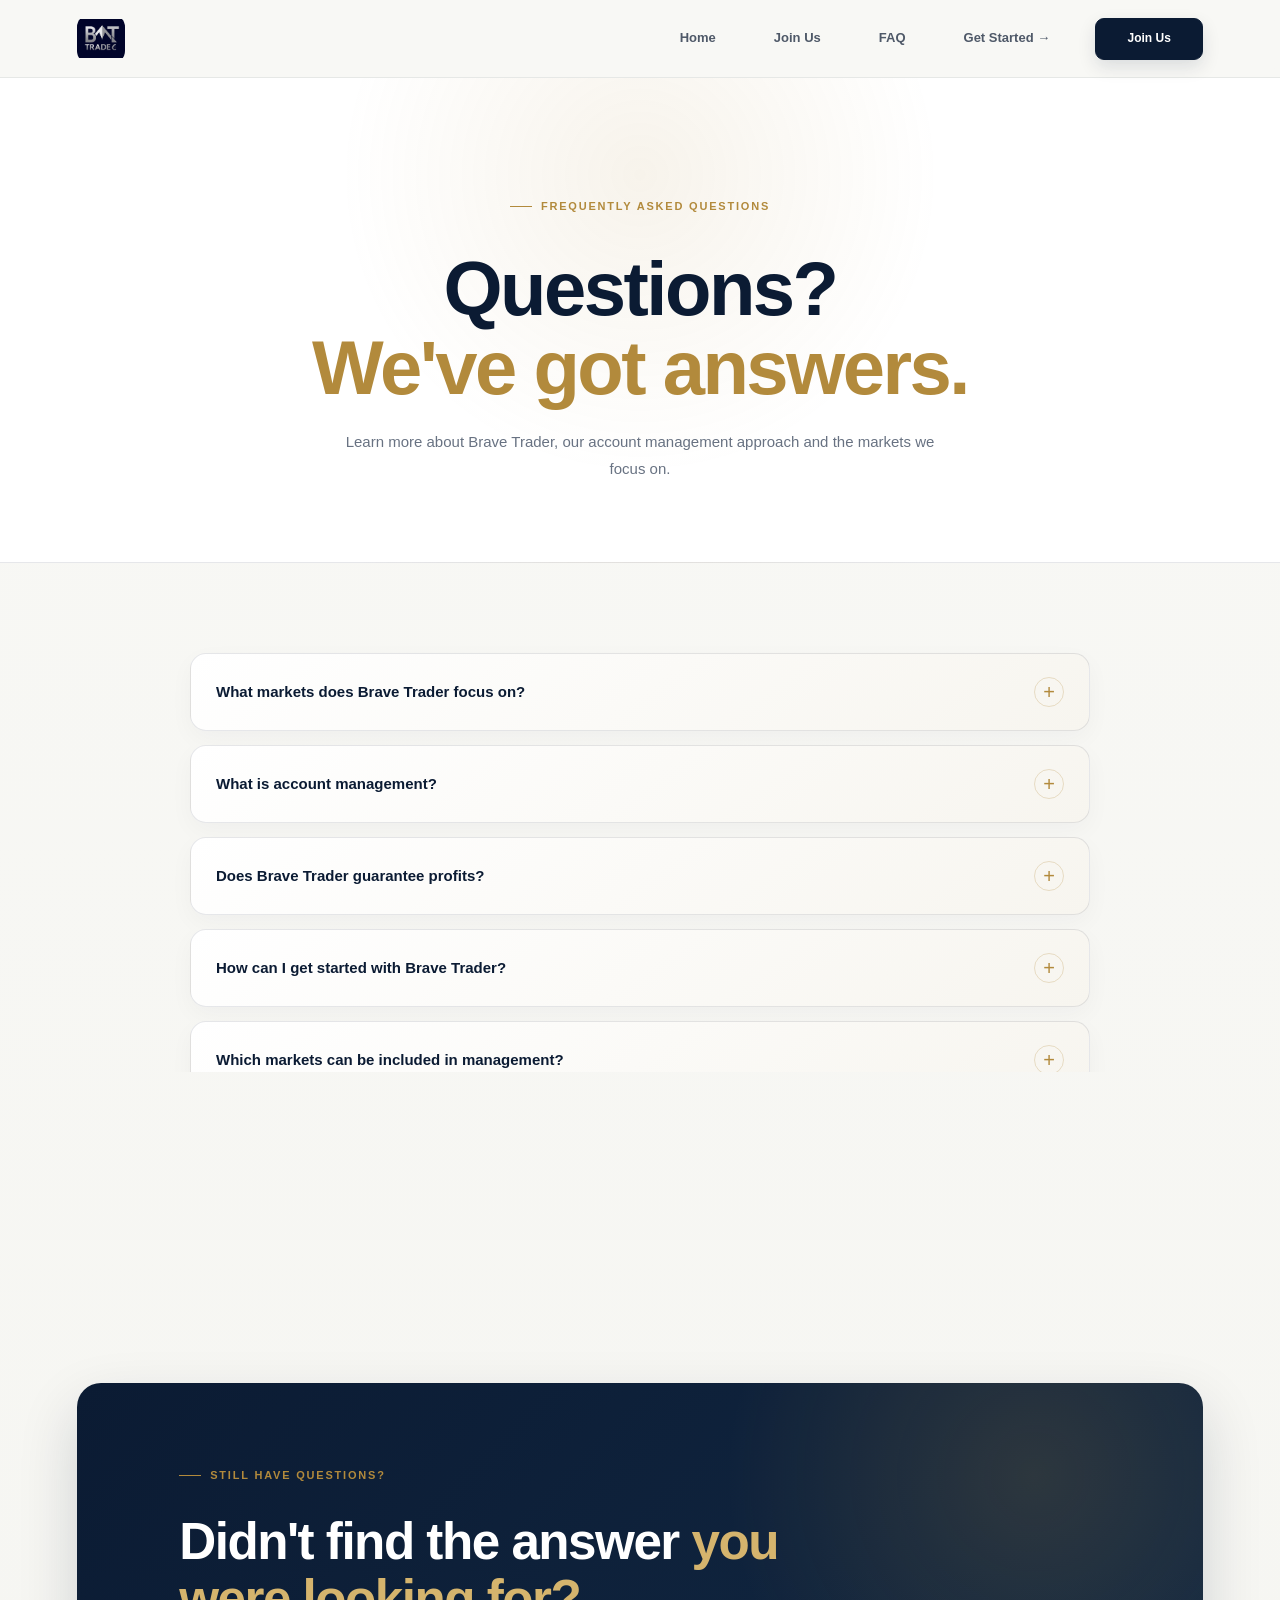
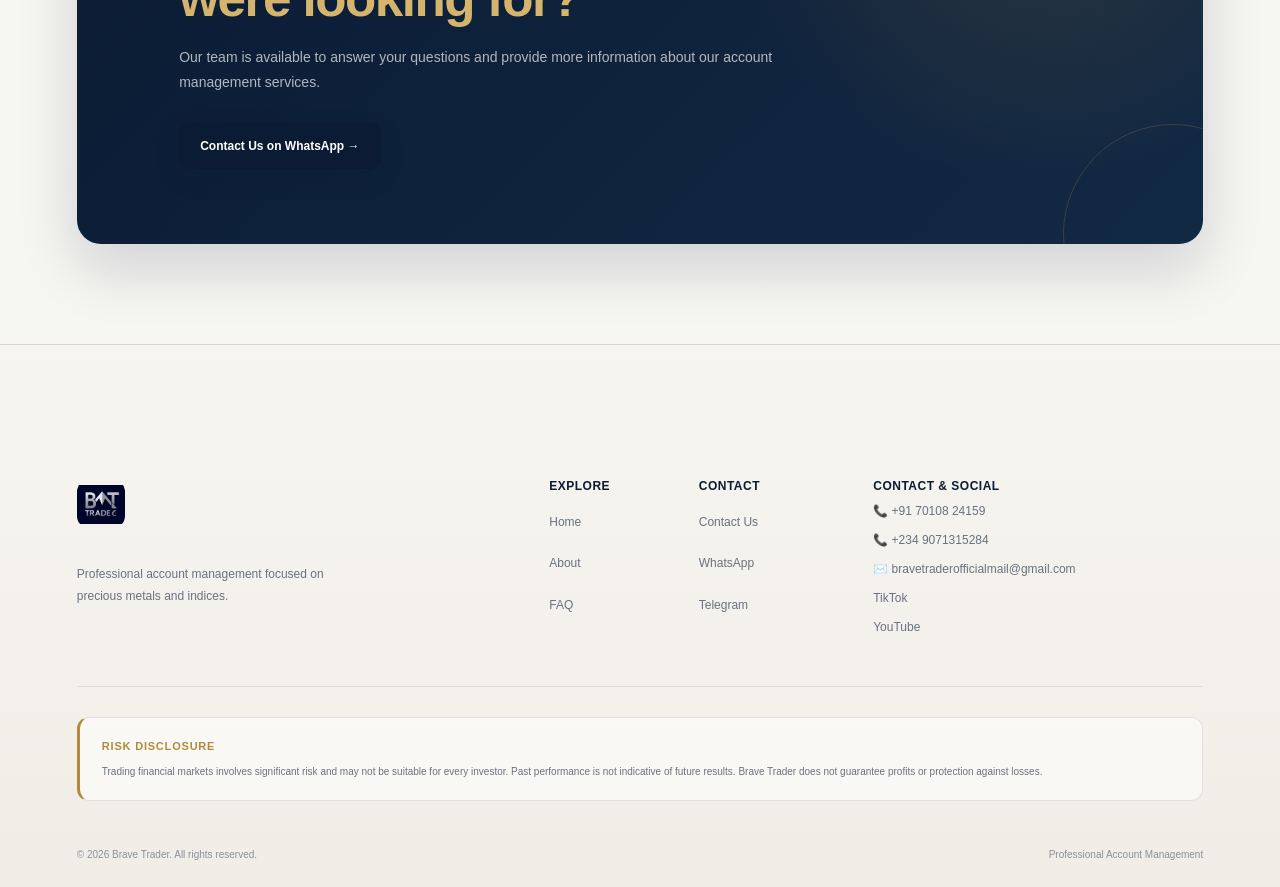
==== commit 6053fe78: "Add files via upload" ====
--- a/faq.html
+++ b/faq.html
@@ -9,6 +9,8 @@
         name="viewport"
         content="width=device-width, initial-scale=1.0"
     >
+
+    <link rel="icon" type="image/x-icon" href="IMG-20250711-WA0019.jpg">    
 
     <title>Brave Trader | FAQ</title>
 
@@ -278,7 +280,7 @@
                 </p>
 
                 <a
-                    href="https://wa.me/2348132596741?text=Hello%20Brave%20Trader%2C%20I%20have%20a%20question%20about%20your%20account%20management%20services%20for%20precious%20metals%20and%20indices."
+                    href="https://wa.me/2349071315284?text=Hello%20Brave%20Trader%2C%20I%20have%20a%20question%20about%20your%20account%20management%20services%20for%20precious%20metals%20and%20indices."
                     class="primary-button"
                     target="_blank"
                     rel="noopener"
@@ -349,7 +351,7 @@
                     </a>
 
                     <a
-                        href="https://wa.me/2348132596741"
+                        href="https://wa.me/2349071315284"
                         target="_blank"
                         rel="noopener"
                     >
@@ -385,11 +387,11 @@
 </a>
 
 <a
-    href="https://wa.me/2348132596741"
+    href="https://wa.me/2349071315284"
     target="_blank"
     rel="noopener"
 >
-    📞 +234 813 259 6741
+    📞 +234 9071315284
 </a>
 
         <a href="mailto:bravetraderofficialmail@gmail.com">
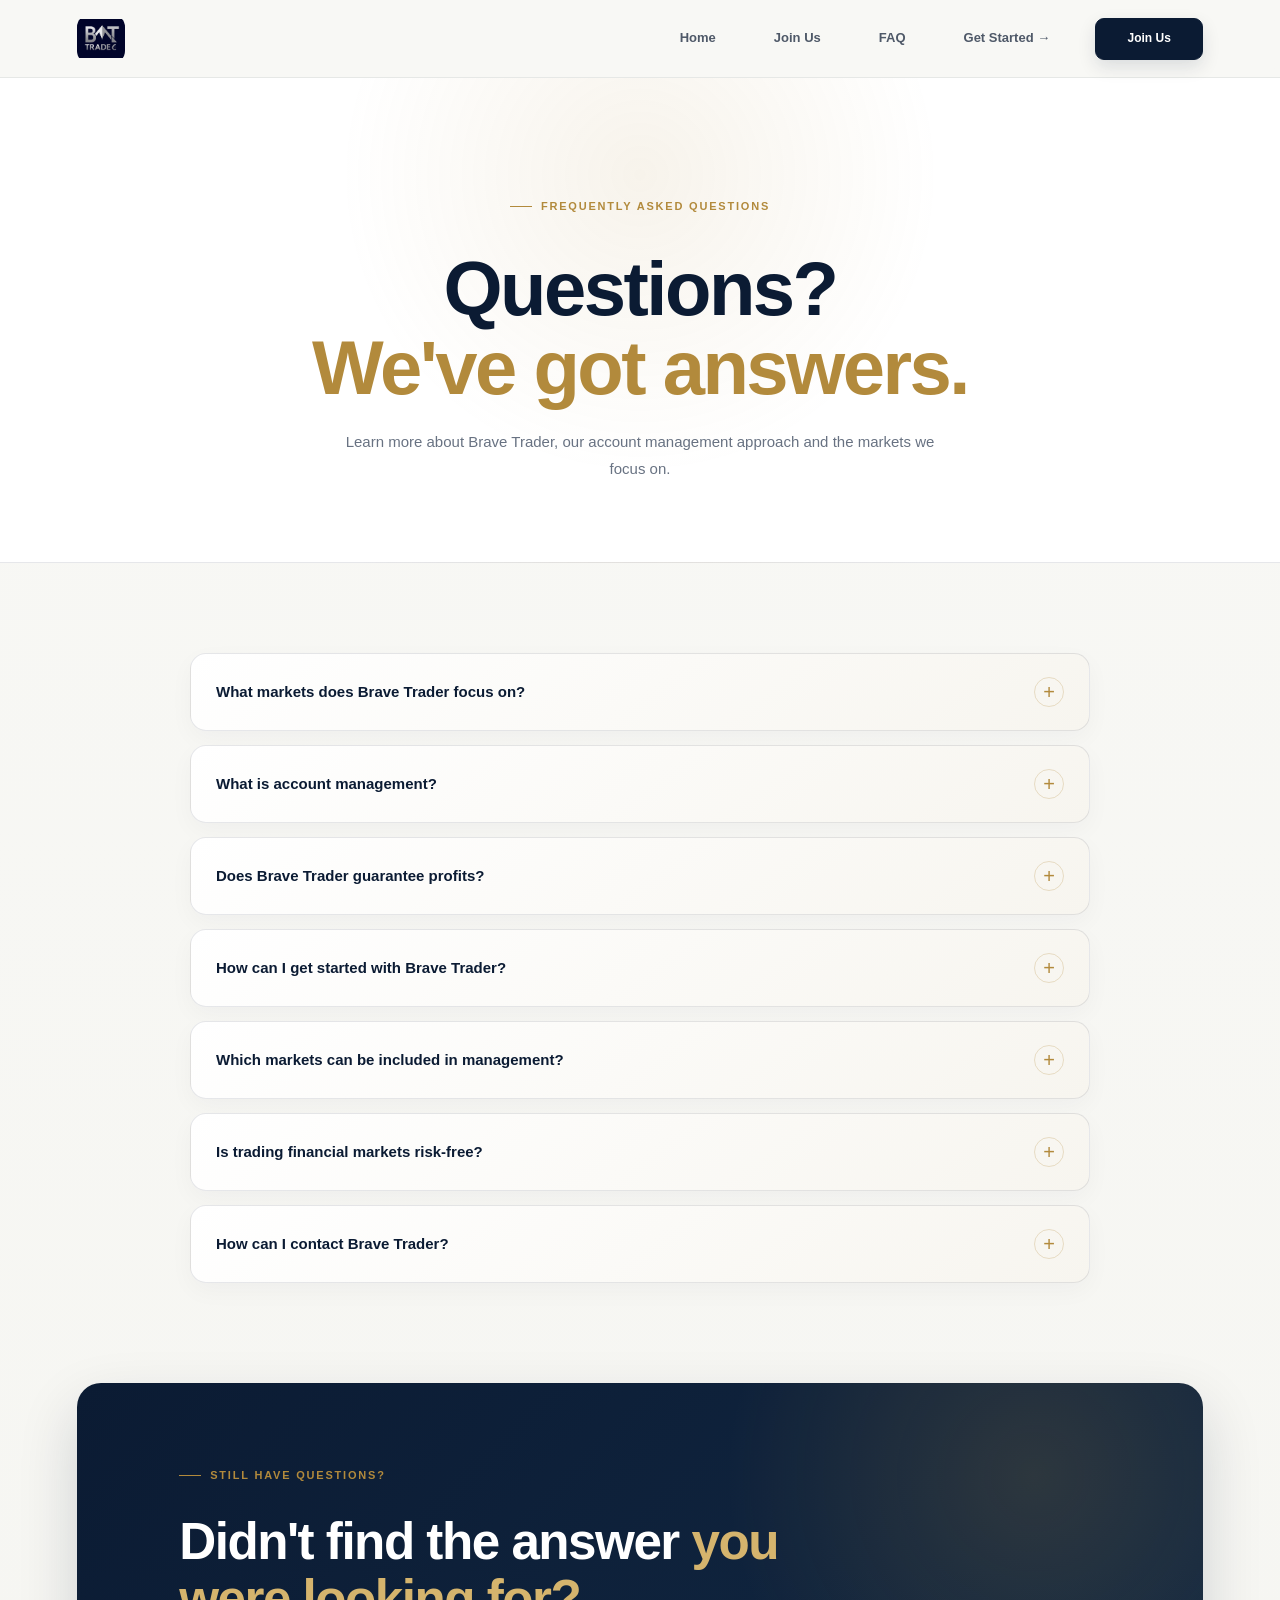
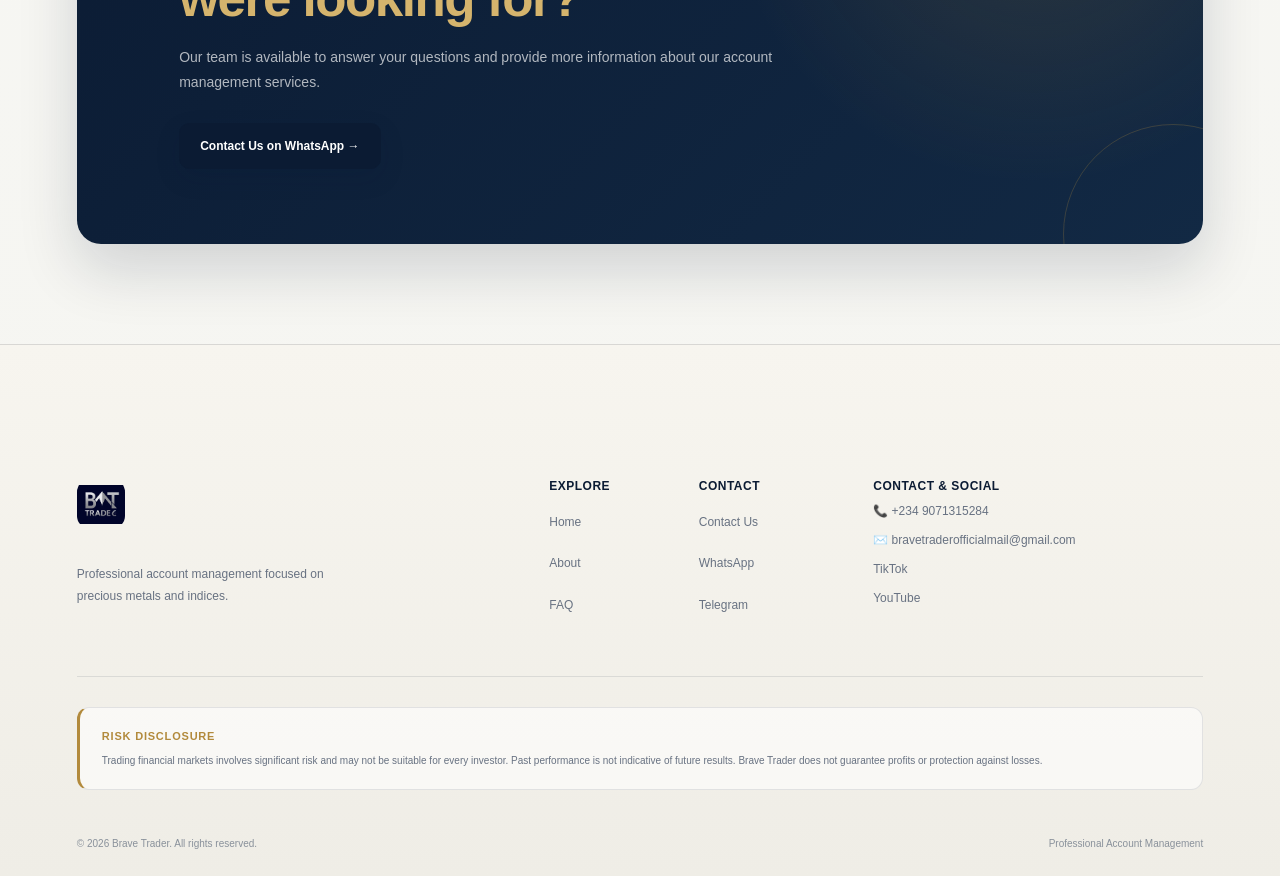
==== commit 7801030f: "Add files via upload" ====
--- a/faq.html
+++ b/faq.html
@@ -378,13 +378,6 @@
 
     <div class="social-links">
 
-        <a
-    href="https://wa.me/917010824159"
-    target="_blank"
-    rel="noopener"
->
-    📞 +91 70108 24159
-</a>
 
 <a
     href="https://wa.me/2349071315284"
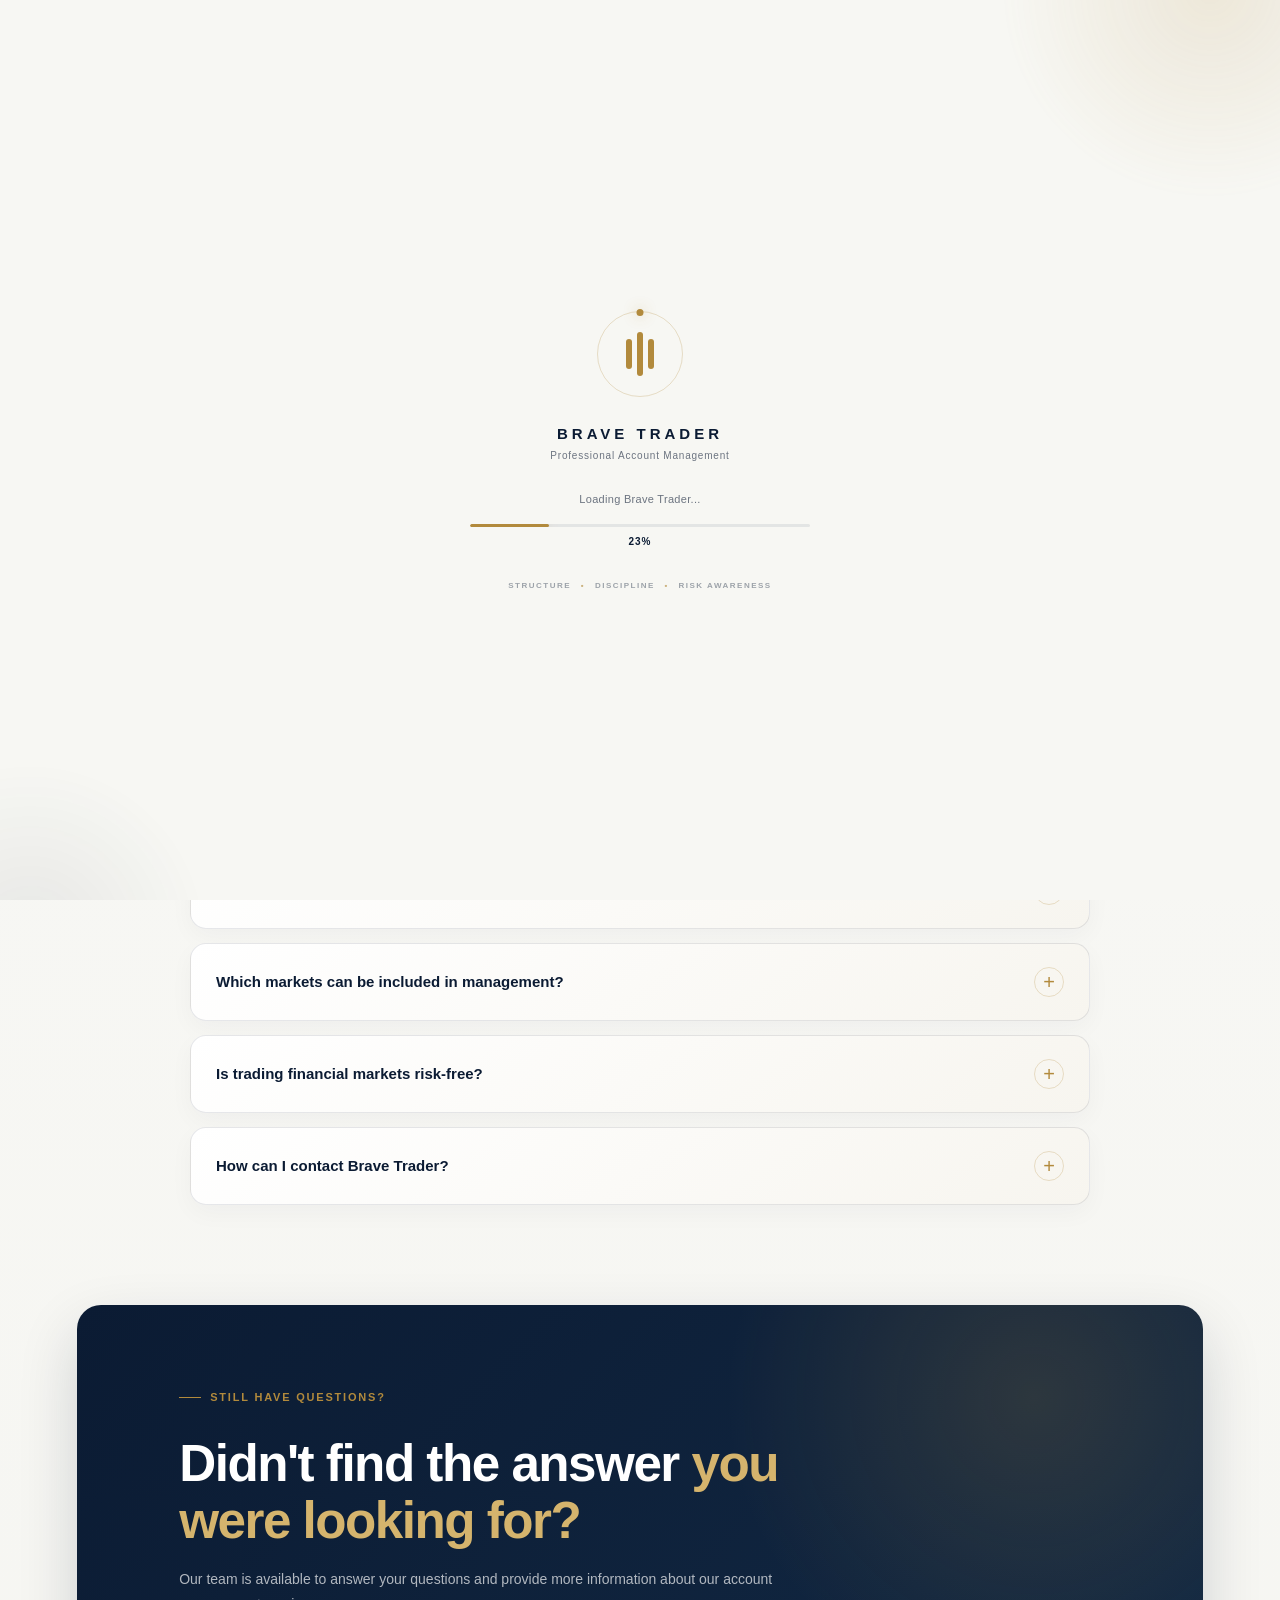
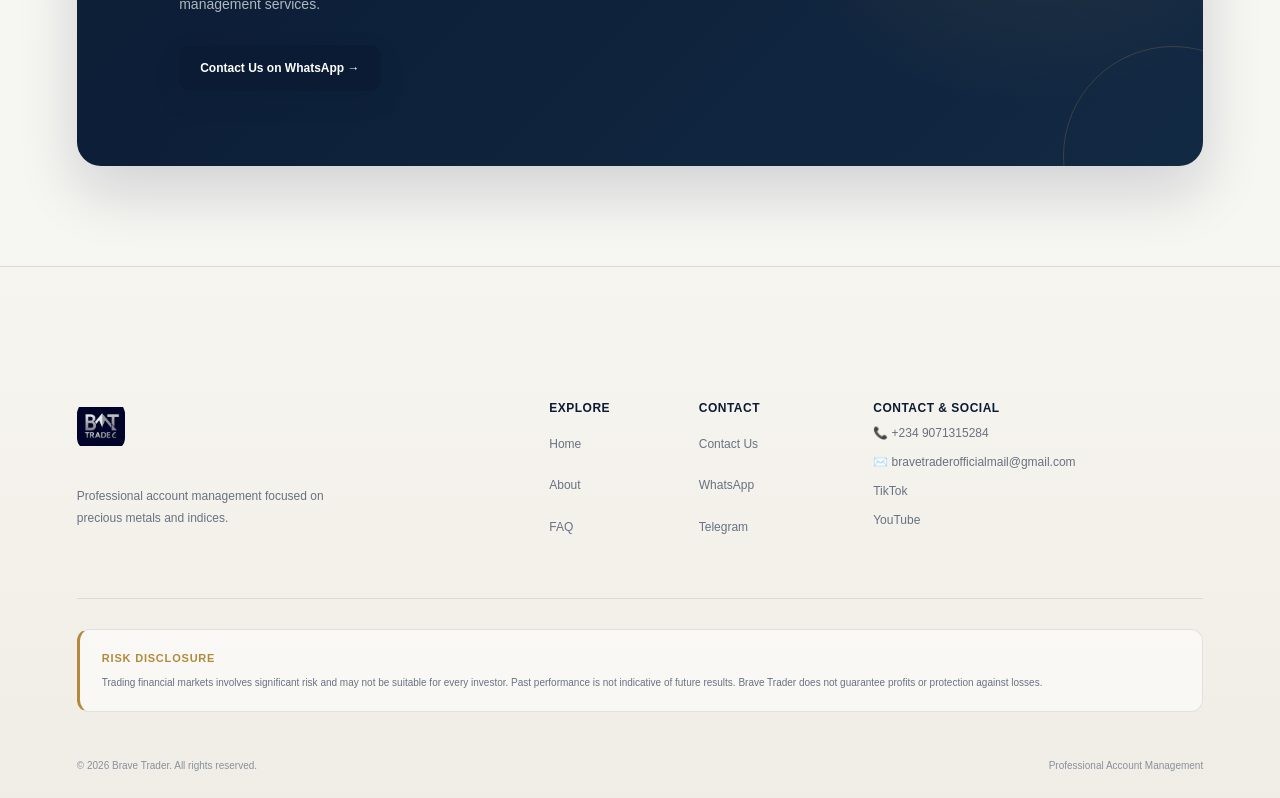
==== commit cb326170: "Add files via upload" ====
--- a/faq.html
+++ b/faq.html
@@ -18,6 +18,29 @@
         rel="stylesheet"
         href="style.css"
     >
+
+<link rel="stylesheet" href="weather.css">
+
+<style>
+    html.brave-loading body {
+        overflow: hidden !important;
+    }
+
+    html.brave-loading .brave-page-lock {
+        visibility: hidden !important;
+    }
+
+    #brave-loader {
+        position: fixed;
+        inset: 0;
+        z-index: 999999;
+        visibility: visible;
+    }
+</style>
+
+<script>
+    document.documentElement.classList.add("brave-loading");
+</script>
 
 </head>
 
@@ -399,7 +422,7 @@
     TikTok
 </a>
 
-        <a href="#" target="_blank" rel="noopener">
+        <a href="https://youtube.com/@brave-trader_official?si=rs32yLO0diEHz9pl" target="_blank" rel="noopener">
             YouTube
         </a>
 
@@ -449,6 +472,48 @@
 
     <script src="script.js"></script>
 
+<!-- =====================================================
+     DIZU SCROLL LEVER
+===================================================== -->
+
+<div class="dizu-scroll-control" id="dizu-scroll-control" aria-label="Page scroll control">
+
+    <button
+        type="button"
+        class="dizu-scroll-arrow"
+        id="dizu-scroll-up"
+        aria-label="Scroll up"
+    >
+        ↑
+    </button>
+
+    <div class="dizu-scroll-track" id="dizu-scroll-track">
+
+        <div
+            class="dizu-scroll-thumb"
+            id="dizu-scroll-thumb"
+        ></div>
+
+    </div>
+
+    <button
+        type="button"
+        class="dizu-scroll-arrow"
+        id="dizu-scroll-down"
+        aria-label="Scroll down"
+    >
+        ↓
+    </button>
+
+</div>
+
+<script src="dizu-scroll.js"></script>
+
+<script src="loader.js"></script>
+
+<script src="weather.js"></script>
+
+
 </body>
 
 </html>
--- a/style.css
+++ b/style.css
@@ -4598,4 +4598,262 @@
         animation: none;
     }
 
+}
+
+/* =========================================================
+   BRAVE TRADER — SMART NAVBAR
+========================================================= */
+
+.navbar {
+    position: fixed !important;
+    top: 0;
+    left: 0;
+    right: 0;
+
+    width: 100%;
+
+    z-index: 9999;
+
+    transform: translateY(0);
+
+    transition: transform 0.35s ease;
+}
+
+
+/* Hidden while scrolling down */
+
+.navbar.navbar-hidden {
+    transform: translateY(-110%);
+}
+
+/* =========================================================
+   DIZU SCROLL CONTROL
+   Brave Trader × DIZU
+========================================================= */
+
+.dizu-scroll-control {
+    position: fixed;
+
+    right: 16px;
+    top: 50%;
+
+    width: 42px;
+    height: 132px;
+
+    transform:
+        translateY(-50%)
+        translateX(18px);
+
+    display: flex;
+    flex-direction: column;
+    align-items: center;
+    justify-content: space-between;
+
+    padding: 7px 0;
+
+    background: rgba(255, 255, 255, 0.88);
+
+    border: 1px solid rgba(178, 138, 60, 0.25);
+
+    border-radius: 24px;
+
+    box-shadow:
+        0 12px 35px rgba(11, 27, 51, 0.13);
+
+    backdrop-filter: blur(12px);
+    -webkit-backdrop-filter: blur(12px);
+
+    opacity: 0;
+    visibility: hidden;
+
+    pointer-events: none;
+
+    z-index: 9999;
+
+    transition:
+        opacity 0.35s ease,
+        transform 0.35s ease,
+        visibility 0.35s ease;
+}
+
+
+/* Appears after scrolling */
+
+.dizu-scroll-control.dizu-visible {
+
+    opacity: 1;
+
+    visibility: visible;
+
+    pointer-events: auto;
+
+    transform:
+        translateY(-50%)
+        translateX(0);
+}
+
+
+/* =========================================================
+   ARROWS
+========================================================= */
+
+.dizu-scroll-arrow {
+
+    width: 30px;
+    height: 28px;
+
+    padding: 0;
+
+    border: 0;
+
+    background: transparent;
+
+    color: var(--join-navy, #0b1b33);
+
+    font-size: 15px;
+    font-weight: 700;
+
+    line-height: 1;
+
+    cursor: pointer;
+
+    display: flex;
+    align-items: center;
+    justify-content: center;
+
+    border-radius: 50%;
+
+    transition:
+        background 0.2s ease,
+        color 0.2s ease,
+        transform 0.2s ease;
+}
+
+
+.dizu-scroll-arrow:hover {
+
+    background: rgba(178, 138, 60, 0.10);
+
+    color: var(--join-gold, #b28a3c);
+}
+
+
+.dizu-scroll-arrow:active {
+
+    transform: scale(0.88);
+}
+
+
+/* =========================================================
+   TRACK
+========================================================= */
+
+.dizu-scroll-track {
+
+    position: relative;
+
+    width: 5px;
+
+    flex: 1;
+
+    margin: 3px 0;
+
+    border-radius: 10px;
+
+    background:
+        rgba(11, 27, 51, 0.10);
+
+    cursor: pointer;
+
+    touch-action: none;
+}
+
+
+/* =========================================================
+   DRAG HANDLE
+========================================================= */
+
+.dizu-scroll-thumb {
+
+    position: absolute;
+
+    left: 50%;
+
+    top: 0;
+
+    width: 17px;
+    height: 17px;
+
+    transform: translateX(-50%);
+
+    border-radius: 50%;
+
+    background: var(--join-gold, #b28a3c);
+
+    border: 3px solid #ffffff;
+
+    box-shadow:
+        0 3px 10px rgba(11, 27, 51, 0.20);
+
+    cursor: grab;
+
+    touch-action: none;
+
+    transition:
+        transform 0.15s ease,
+        box-shadow 0.15s ease;
+}
+
+
+.dizu-scroll-thumb:hover {
+
+    transform:
+        translateX(-50%)
+        scale(1.15);
+
+    box-shadow:
+        0 5px 14px rgba(11, 27, 51, 0.25);
+}
+
+
+.dizu-scroll-thumb:active {
+
+    cursor: grabbing;
+
+    transform:
+        translateX(-50%)
+        scale(1.08);
+}
+
+
+/* =========================================================
+   MOBILE
+========================================================= */
+
+@media (max-width: 480px) {
+
+    .dizu-scroll-control {
+
+        right: 9px;
+
+        width: 38px;
+        height: 120px;
+
+        border-radius: 22px;
+    }
+
+    .dizu-scroll-arrow {
+
+        width: 27px;
+        height: 26px;
+
+        font-size: 14px;
+    }
+
+    .dizu-scroll-thumb {
+
+        width: 16px;
+        height: 16px;
+    }
+
 }
--- a/weather.css
+++ b/weather.css
@@ -0,0 +1,743 @@
+/* =========================================================
+   BRAVE TRADER — DIZU WEATHER EXPERIENCE
+========================================================= */
+
+#dizu-weather {
+
+    position: fixed;
+
+    inset: 0;
+
+    width: 100%;
+    height: 100%;
+
+    z-index: 9000;
+
+    pointer-events: none;
+
+    overflow: hidden;
+
+    opacity: 0;
+
+    transition:
+        opacity 1.2s ease;
+
+    contain: strict;
+
+}
+
+
+#dizu-weather.weather-active {
+
+    opacity: 1;
+
+}
+
+
+/* =========================================================
+   SKY
+========================================================= */
+
+.weather-sky {
+
+    position: absolute;
+
+    inset: 0;
+
+    background:
+        linear-gradient(
+            180deg,
+            rgba(180, 205, 225, 0.14),
+            rgba(225, 235, 242, 0.06)
+        );
+
+    opacity: 0;
+
+    transition:
+        opacity 2s ease;
+
+}
+
+
+.weather-clouding .weather-sky {
+
+    opacity: 1;
+
+}
+
+
+/* =========================================================
+   SUN
+========================================================= */
+
+.weather-sun {
+
+    position: absolute;
+
+    top: 7%;
+
+    right: 10%;
+
+    width: 105px;
+    height: 105px;
+
+    opacity: 0;
+
+    transform:
+        translateY(-15px)
+        scale(0.8);
+
+    transition:
+        opacity 2s ease,
+        transform 3s ease;
+
+    will-change:
+        transform,
+        opacity;
+
+}
+
+
+.weather-active .weather-sun {
+
+    opacity: 0.95;
+
+    transform:
+        translateY(0)
+        scale(1);
+
+}
+
+
+.sun-core {
+
+    position: absolute;
+
+    inset: 22px;
+
+    border-radius: 50%;
+
+    background:
+        radial-gradient(
+            circle,
+            #fffdf0 0%,
+            #f7d77a 45%,
+            #e6b84e 100%
+        );
+
+    box-shadow:
+        0 0 30px
+        rgba(238, 196, 91, 0.45),
+
+        0 0 80px
+        rgba(238, 196, 91, 0.25);
+
+}
+
+
+.sun-glow {
+
+    position: absolute;
+
+    inset: -5px;
+
+    border-radius: 50%;
+
+    background:
+        radial-gradient(
+            circle,
+            rgba(239, 197, 89, 0.22),
+            transparent 68%
+        );
+
+}
+
+
+.weather-clouding .weather-sun {
+
+    transform:
+        translateY(18px)
+        scale(0.88);
+
+    opacity: 0.58;
+
+}
+
+
+.weather-sunny .weather-sun {
+
+    transform:
+        translateY(0)
+        scale(1.05);
+
+    opacity: 1;
+
+}
+
+
+/* =========================================================
+   CLOUDS
+========================================================= */
+
+.weather-cloud {
+
+    position: absolute;
+
+    border-radius: 999px;
+
+    background:
+        linear-gradient(
+            180deg,
+            rgba(255,255,255,0.94),
+            rgba(190,202,212,0.76)
+        );
+
+    opacity: 0;
+
+    transition:
+        opacity 2.5s ease;
+
+    will-change:
+        transform;
+
+    animation:
+        cloudWind 22s ease-in-out infinite alternate;
+
+}
+
+
+.weather-cloud::before,
+.weather-cloud::after {
+
+    content: "";
+
+    position: absolute;
+
+    border-radius: 50%;
+
+    background: inherit;
+
+}
+
+
+.cloud-one {
+
+    width: 250px;
+    height: 58px;
+
+    top: 10%;
+
+    right: 5%;
+
+}
+
+
+.cloud-one::before {
+
+    width: 105px;
+    height: 105px;
+
+    left: 38px;
+    bottom: 8px;
+
+}
+
+
+.cloud-one::after {
+
+    width: 78px;
+    height: 78px;
+
+    right: 35px;
+    bottom: 8px;
+
+}
+
+
+.cloud-two {
+
+    width: 300px;
+    height: 68px;
+
+    top: 19%;
+
+    left: -50px;
+
+    animation-duration:
+        27s;
+
+}
+
+
+.cloud-two::before {
+
+    width: 115px;
+    height: 115px;
+
+    left: 48px;
+    bottom: 5px;
+
+}
+
+
+.cloud-two::after {
+
+    width: 90px;
+    height: 90px;
+
+    right: 45px;
+    bottom: 5px;
+
+}
+
+
+.cloud-three {
+
+    width: 210px;
+    height: 48px;
+
+    top: 28%;
+
+    right: 24%;
+
+    animation-duration:
+        31s;
+
+}
+
+
+.cloud-three::before {
+
+    width: 82px;
+    height: 82px;
+
+    left: 35px;
+    bottom: 4px;
+
+}
+
+
+.cloud-three::after {
+
+    width: 68px;
+    height: 68px;
+
+    right: 30px;
+    bottom: 4px;
+
+}
+
+
+.weather-clouding .weather-cloud {
+
+    opacity: 0.78;
+
+}
+
+
+@keyframes cloudWind {
+
+    from {
+
+        transform:
+            translate3d(-18px, 0, 0);
+
+    }
+
+    to {
+
+        transform:
+            translate3d(24px, 4px, 0);
+
+    }
+
+}
+
+
+/* =========================================================
+   MIST
+========================================================= */
+
+.weather-mist {
+
+    position: absolute;
+
+    inset: 0;
+
+    background:
+        radial-gradient(
+            ellipse at 50% 45%,
+            rgba(220,231,238,0.10),
+            transparent 62%
+        );
+
+    opacity: 0;
+
+    filter:
+        blur(8px);
+
+    transition:
+        opacity 2s ease;
+
+}
+
+
+.weather-raining .weather-mist {
+
+    opacity: 0.45;
+
+}
+
+
+/* =========================================================
+   RAIN
+========================================================= */
+
+.weather-rain {
+
+    position: absolute;
+
+    inset: 0;
+
+    overflow: hidden;
+
+    opacity: 0;
+
+    transition:
+        opacity 1s ease;
+
+}
+
+
+.weather-raining .weather-rain {
+
+    opacity: 1;
+
+}
+
+
+.rain-drop {
+
+    position: absolute;
+
+    top: -70px;
+
+    width: 2px;
+
+    border-radius: 999px;
+
+    background:
+        linear-gradient(
+            180deg,
+            rgba(255,255,255,0),
+            rgba(145,190,225,0.78)
+        );
+
+    box-shadow:
+        0 0 5px
+        rgba(130,180,215,0.15);
+
+    animation:
+        dizuRainFall
+        1.15s
+        linear
+        infinite;
+
+    will-change:
+        transform;
+
+}
+
+
+@keyframes dizuRainFall {
+
+    from {
+
+        transform:
+            translate3d(
+                0,
+                -70px,
+                0
+            );
+
+    }
+
+    to {
+
+        transform:
+            translate3d(
+                -18px,
+                115vh,
+                0
+            );
+
+    }
+
+}
+
+
+/* =========================================================
+   GLASS
+========================================================= */
+
+.weather-glass {
+
+    position: absolute;
+
+    inset: 0;
+
+    background:
+        radial-gradient(
+            circle at 30% 25%,
+            rgba(255,255,255,0.06),
+            transparent 28%
+        ),
+
+        radial-gradient(
+            circle at 70% 60%,
+            rgba(170,205,225,0.06),
+            transparent 32%
+        );
+
+    opacity: 0;
+
+    transition:
+        opacity 1.5s ease;
+
+}
+
+
+.weather-raining .weather-glass {
+
+    opacity: 1;
+
+}
+
+
+/* =========================================================
+   LIGHTNING
+========================================================= */
+
+.weather-lightning {
+
+    position: absolute;
+
+    inset: 0;
+
+    background:
+        rgba(255,255,255,0.7);
+
+    opacity: 0;
+
+}
+
+
+.lightning-flash {
+
+    animation:
+        lightningFlash
+        0.32s
+        ease-out;
+
+}
+
+
+@keyframes lightningFlash {
+
+    0% {
+
+        opacity: 0;
+
+    }
+
+    25% {
+
+        opacity: 0.22;
+
+    }
+
+    45% {
+
+        opacity: 0;
+
+    }
+
+    65% {
+
+        opacity: 0.12;
+
+    }
+
+    100% {
+
+        opacity: 0;
+
+    }
+
+}
+
+
+/* =========================================================
+   CLEARING
+========================================================= */
+
+.weather-clearing .weather-rain {
+
+    opacity: 0;
+
+}
+
+
+.weather-clearing .weather-mist {
+
+    opacity: 0;
+
+}
+
+
+.weather-clearing .weather-glass {
+
+    opacity: 0;
+
+}
+
+
+.weather-clearing .weather-cloud {
+
+    opacity: 0.28;
+
+}
+
+
+.weather-sunny .weather-sky {
+
+    opacity: 0;
+
+}
+
+
+.weather-sunny .weather-cloud {
+
+    opacity: 0.20;
+
+}
+
+
+.weather-sunny .weather-sun {
+
+    filter:
+        brightness(1.08);
+
+}
+
+
+/* =========================================================
+   PAUSED
+========================================================= */
+
+.weather-paused *,
+.weather-paused *::before,
+.weather-paused *::after {
+
+    animation-play-state:
+        paused !important;
+
+}
+
+
+/* =========================================================
+   FINISHED / SAFETY
+========================================================= */
+
+#dizu-weather.weather-finished {
+
+    opacity: 0;
+
+}
+
+
+/* =========================================================
+   MOBILE
+========================================================= */
+
+@media (max-width: 600px) {
+
+    .weather-sun {
+
+        width: 92px;
+        height: 92px;
+
+        top: 6%;
+
+        right: 8%;
+
+    }
+
+
+    .cloud-one {
+
+        top: 11%;
+
+        right: -60px;
+
+        transform:
+            scale(0.82);
+
+    }
+
+
+    .cloud-two {
+
+        top: 20%;
+
+        left: -90px;
+
+        transform:
+            scale(0.80);
+
+    }
+
+
+    .cloud-three {
+
+        top: 28%;
+
+        right: 8%;
+
+        transform:
+            scale(0.72);
+
+    }
+
+
+    .rain-drop {
+
+        width: 2.5px;
+
+    }
+
+}
+
+
+/* =========================================================
+   REDUCED MOTION
+========================================================= */
+
+@media (prefers-reduced-motion: reduce) {
+
+    #dizu-weather *,
+    #dizu-weather *::before,
+    #dizu-weather *::after {
+
+        animation-duration:
+            0.01ms !important;
+
+        animation-iteration-count:
+            1 !important;
+
+        transition-duration:
+            0.01ms !important;
+
+    }
+
+}
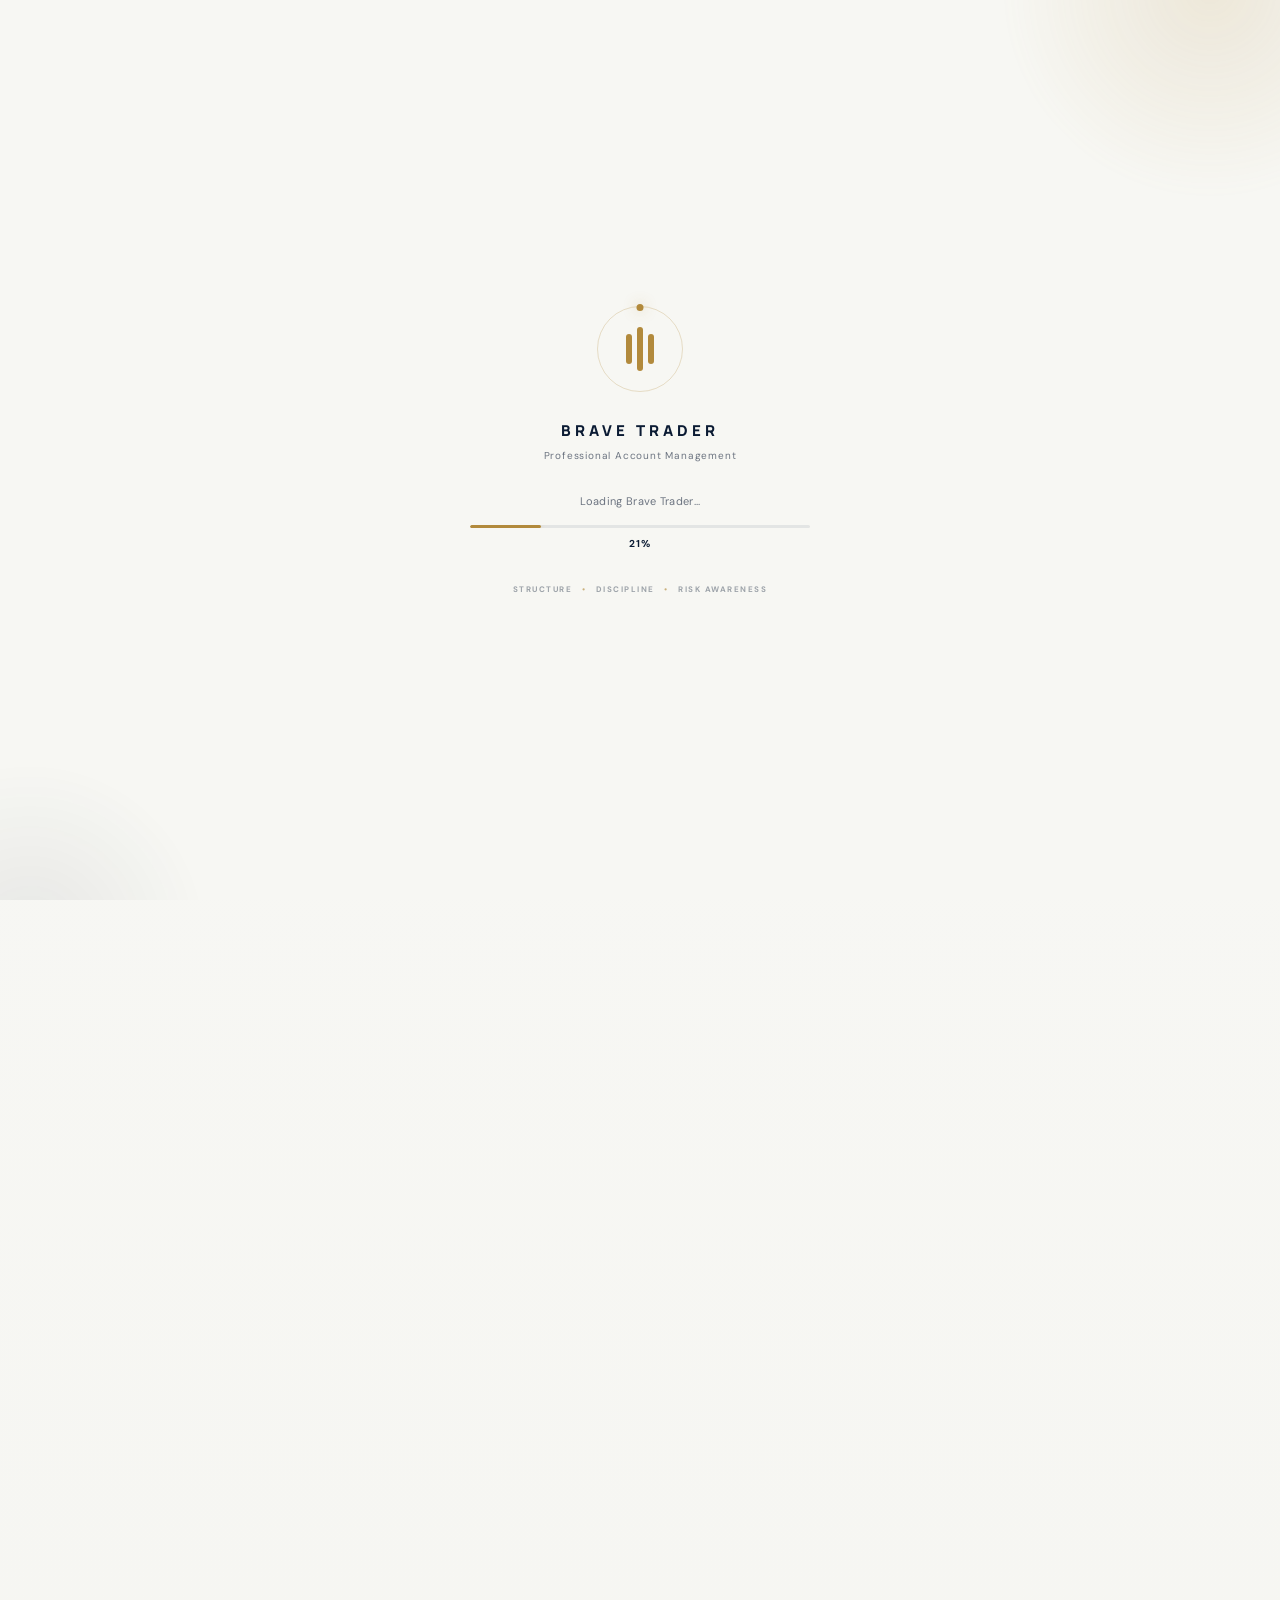
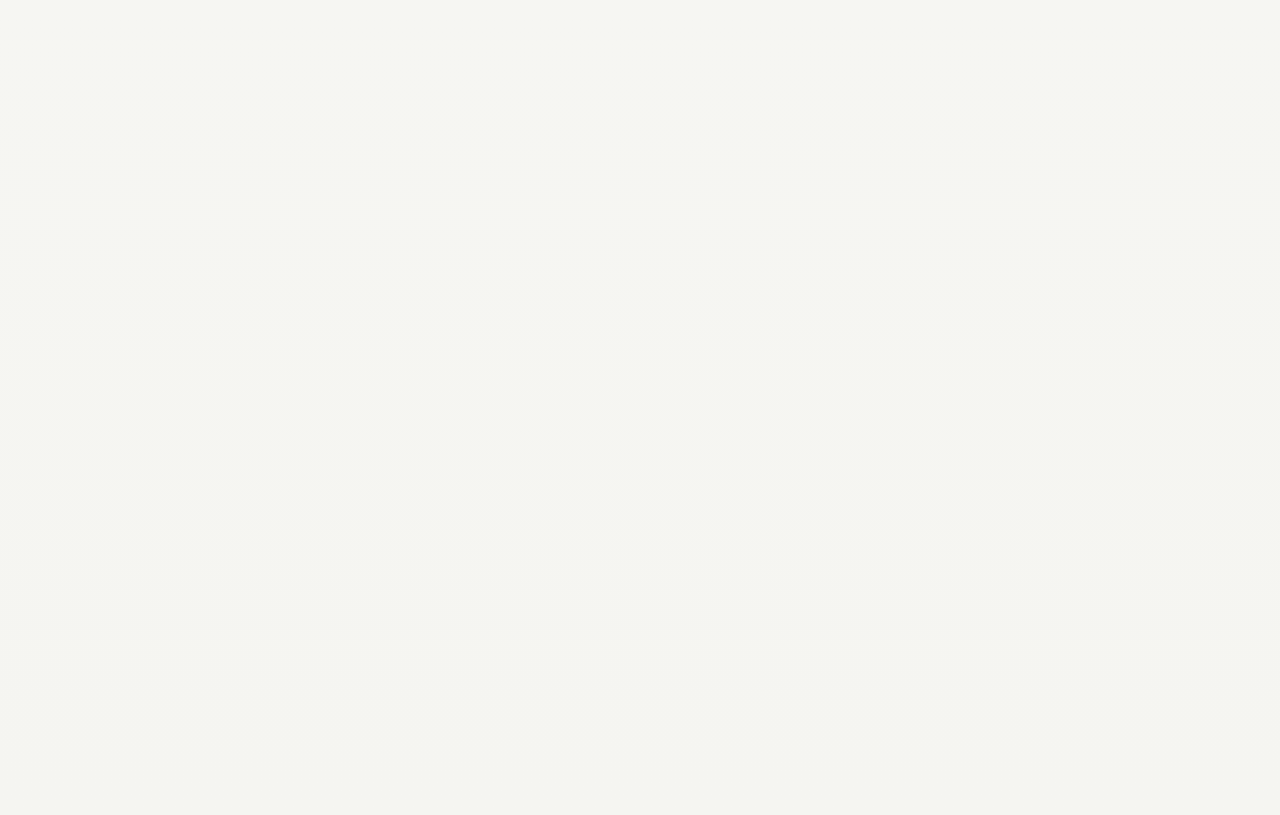
==== commit 9aa4ed24: "Add files via upload" ====
--- a/faq.html
+++ b/faq.html
@@ -1,32 +1,185 @@
-<!DOCTYPE html>
-<html lang="en">
-
-<head>
-
-    <meta charset="UTF-8">
-
-    <meta
-        name="viewport"
-        content="width=device-width, initial-scale=1.0"
-    >
-
-    <link rel="icon" type="image/x-icon" href="IMG-20250711-WA0019.jpg">    
-
-    <title>Brave Trader | FAQ</title>
-
-    <link
-        rel="stylesheet"
-        href="style.css"
-    >
+<!DOCTYPE html><html lang="en"><head>
+
+<meta charset="UTF-8">
+
+<meta
+    name="viewport"
+    content="width=device-width, initial-scale=1.0"
+>
+
+<meta
+    name="description"
+    content="Find answers to common questions about Brave Trader, a Nigerian professional account management company focused on selected precious metals and global market indices."
+>
+
+<meta
+    name="keywords"
+    content="Brave Trader FAQ, Brave Trader Nigeria, account management FAQ, professional account management, forex account management, gold XAU/USD, silver XAG/USD, market indices"
+>
+
+<meta
+    name="author"
+    content="Brave Trader"
+>
+
+<meta
+    name="robots"
+    content="index, follow"
+>
+
+<meta
+    name="theme-color"
+    content="#f7f7f3"
+>
+
+<link
+    rel="canonical"
+    href="https://www.brave-trader.com/faq.html"
+>
+
+
+<!-- Open Graph -->
+
+<meta
+    property="og:type"
+    content="website"
+>
+
+<meta
+    property="og:title"
+    content="FAQ | Brave Trader"
+>
+
+<meta
+    property="og:description"
+    content="Answers to common questions about Brave Trader, its professional account management approach, markets, processes and risk awareness."
+>
+
+<meta
+    property="og:url"
+    content="https://www.brave-trader.com/faq.html"
+>
+
+<meta
+    property="og:site_name"
+    content="Brave Trader"
+>
+
+<meta
+    property="og:image"
+    content="https://www.brave-trader.com/IMG-20250711-WA0019.jpg"
+>
+
+
+<title>
+    FAQ | Brave Trader
+</title>
+
+
+<link
+    rel="icon"
+    type="image/x-icon"
+    href="IMG-20250711-WA0019.jpg"
+>
+
+
+<!-- Fonts -->
+
+<link
+    rel="preconnect"
+    href="https://fonts.googleapis.com"
+>
+
+<link
+    rel="preconnect"
+    href="https://fonts.gstatic.com"
+    crossorigin
+>
+
+<link
+    href="https://fonts.googleapis.com/css2?family=DM+Sans:wght@400;500;600;700&family=Manrope:wght@500;600;700;800&display=swap"
+    rel="stylesheet"
+>
+
+
+<!-- Main stylesheet -->
+
+<link
+    rel="stylesheet"
+    href="style.css"
+>
 
 <link rel="stylesheet" href="weather.css">
+
+<!-- =====================================================
+     BRAVE TRADER — SEARCH / AI IDENTITY
+====================================================== -->
+
+<script type="application/ld+json">
+{
+    "@context": "https://schema.org",
+    "@graph": [
+
+        {
+            "@type": "Organization",
+            "@id": "https://www.brave-trader.com/#organization",
+            "name": "Brave Trader",
+            "url": "https://www.brave-trader.com/",
+            "logo": "https://www.brave-trader.com/IMG-20250711-WA0019.jpg",
+            "description": "Brave Trader is a Nigerian professional account management company focused on selected precious metals and global market indices.",
+            "areaServed": {
+                "@type": "Country",
+                "name": "Nigeria"
+            },
+            "sameAs": [
+                "https://www.tiktok.com/@brave_trader",
+                "https://youtube.com/@brave-trader_official"
+            ]
+        },
+
+        {
+            "@type": "WebSite",
+            "@id": "https://www.brave-trader.com/#website",
+            "url": "https://www.brave-trader.com/",
+            "name": "Brave Trader",
+            "description": "Official website of Brave Trader, a Nigerian professional account management company.",
+            "publisher": {
+                "@id": "https://www.brave-trader.com/#organization"
+            }
+        },
+
+        {
+            "@type": "WebPage",
+            "@id": "https://www.brave-trader.com/faq.html#webpage",
+            "url": "https://www.brave-trader.com/faq.html",
+            "name": "FAQ | Brave Trader",
+            "isPartOf": {
+                "@id": "https://www.brave-trader.com/#website"
+            },
+            "about": {
+                "@id": "https://www.brave-trader.com/#organization"
+            },
+            "description": "Frequently asked questions about Brave Trader and its professional account management services."
+        }
+
+    ]
+}
+
+</script>
+
+
+<script>
+    document.documentElement.classList.add("brave-loading");
+</script>
 
 <style>
     html.brave-loading body {
         overflow: hidden !important;
     }
 
-    html.brave-loading .brave-page-lock {
+    html.brave-loading body > header,
+    html.brave-loading body > main,
+    html.brave-loading body > footer {
         visibility: hidden !important;
     }
 
